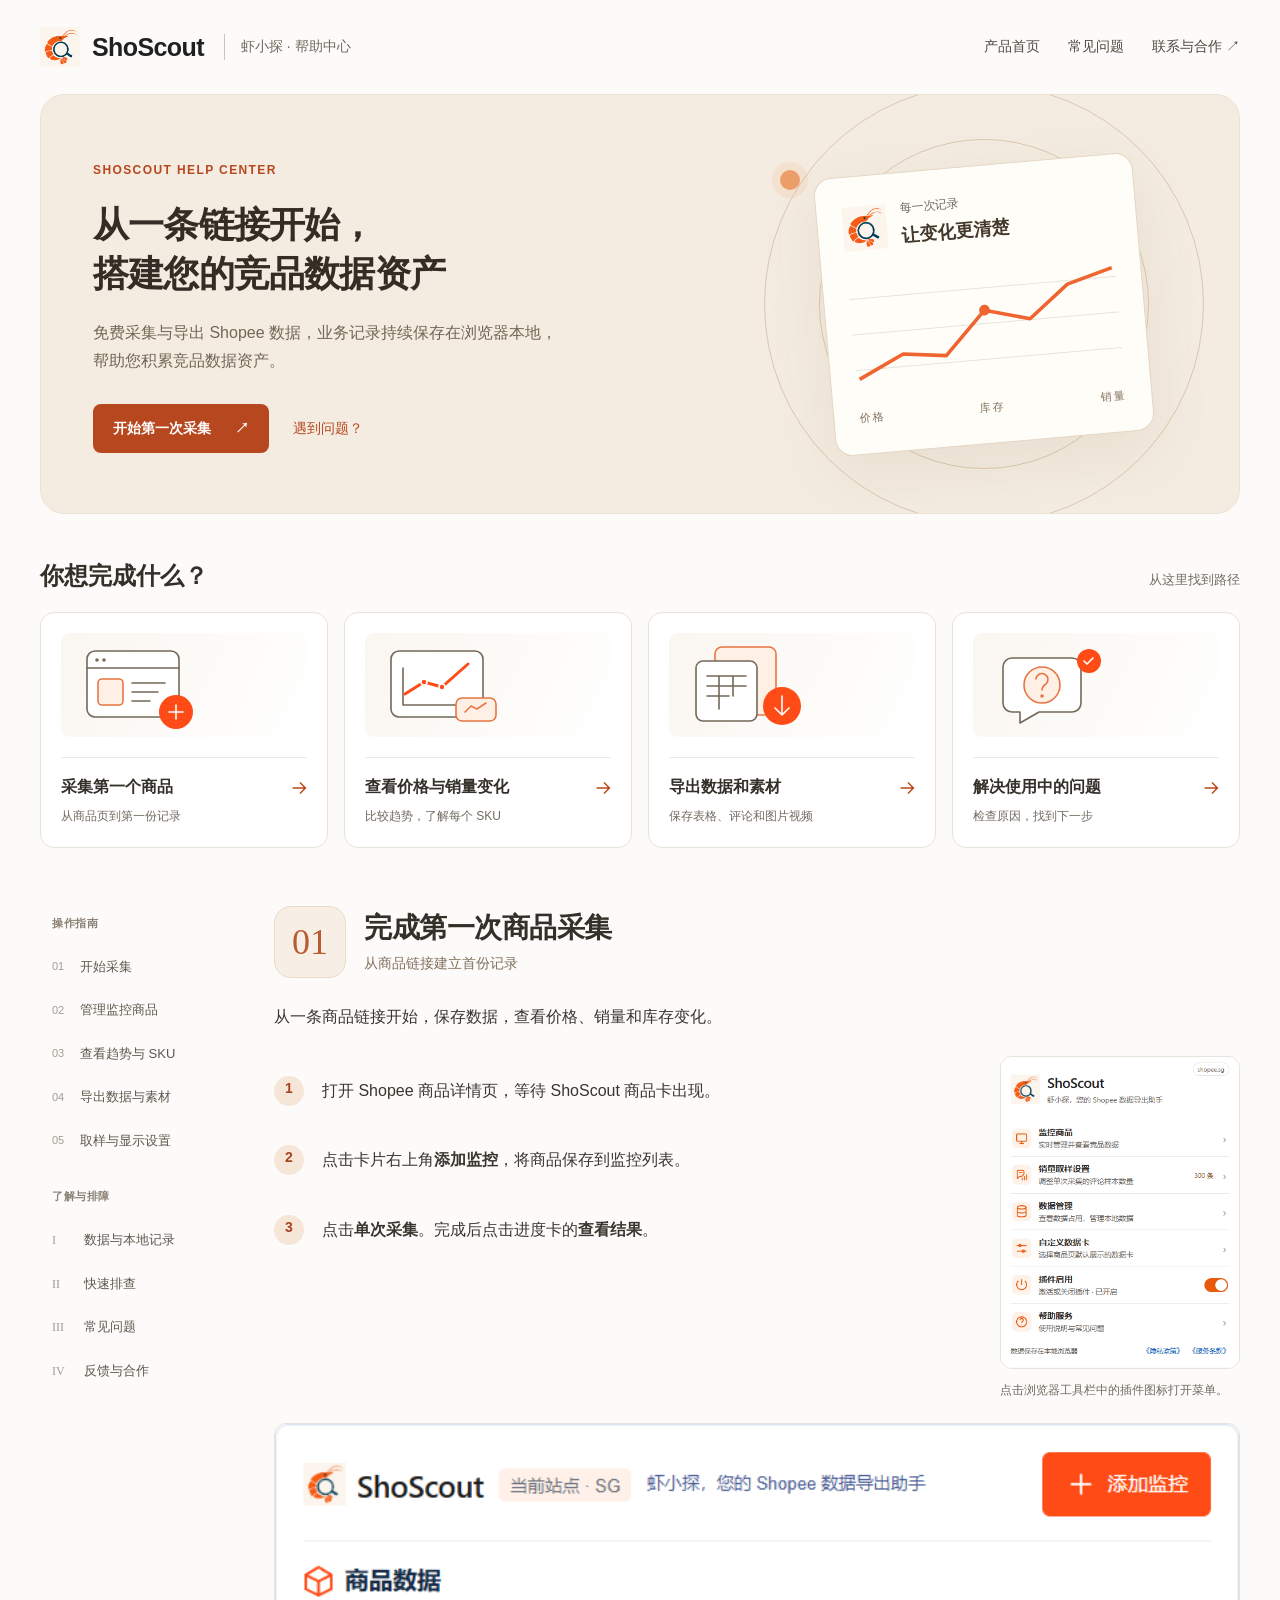
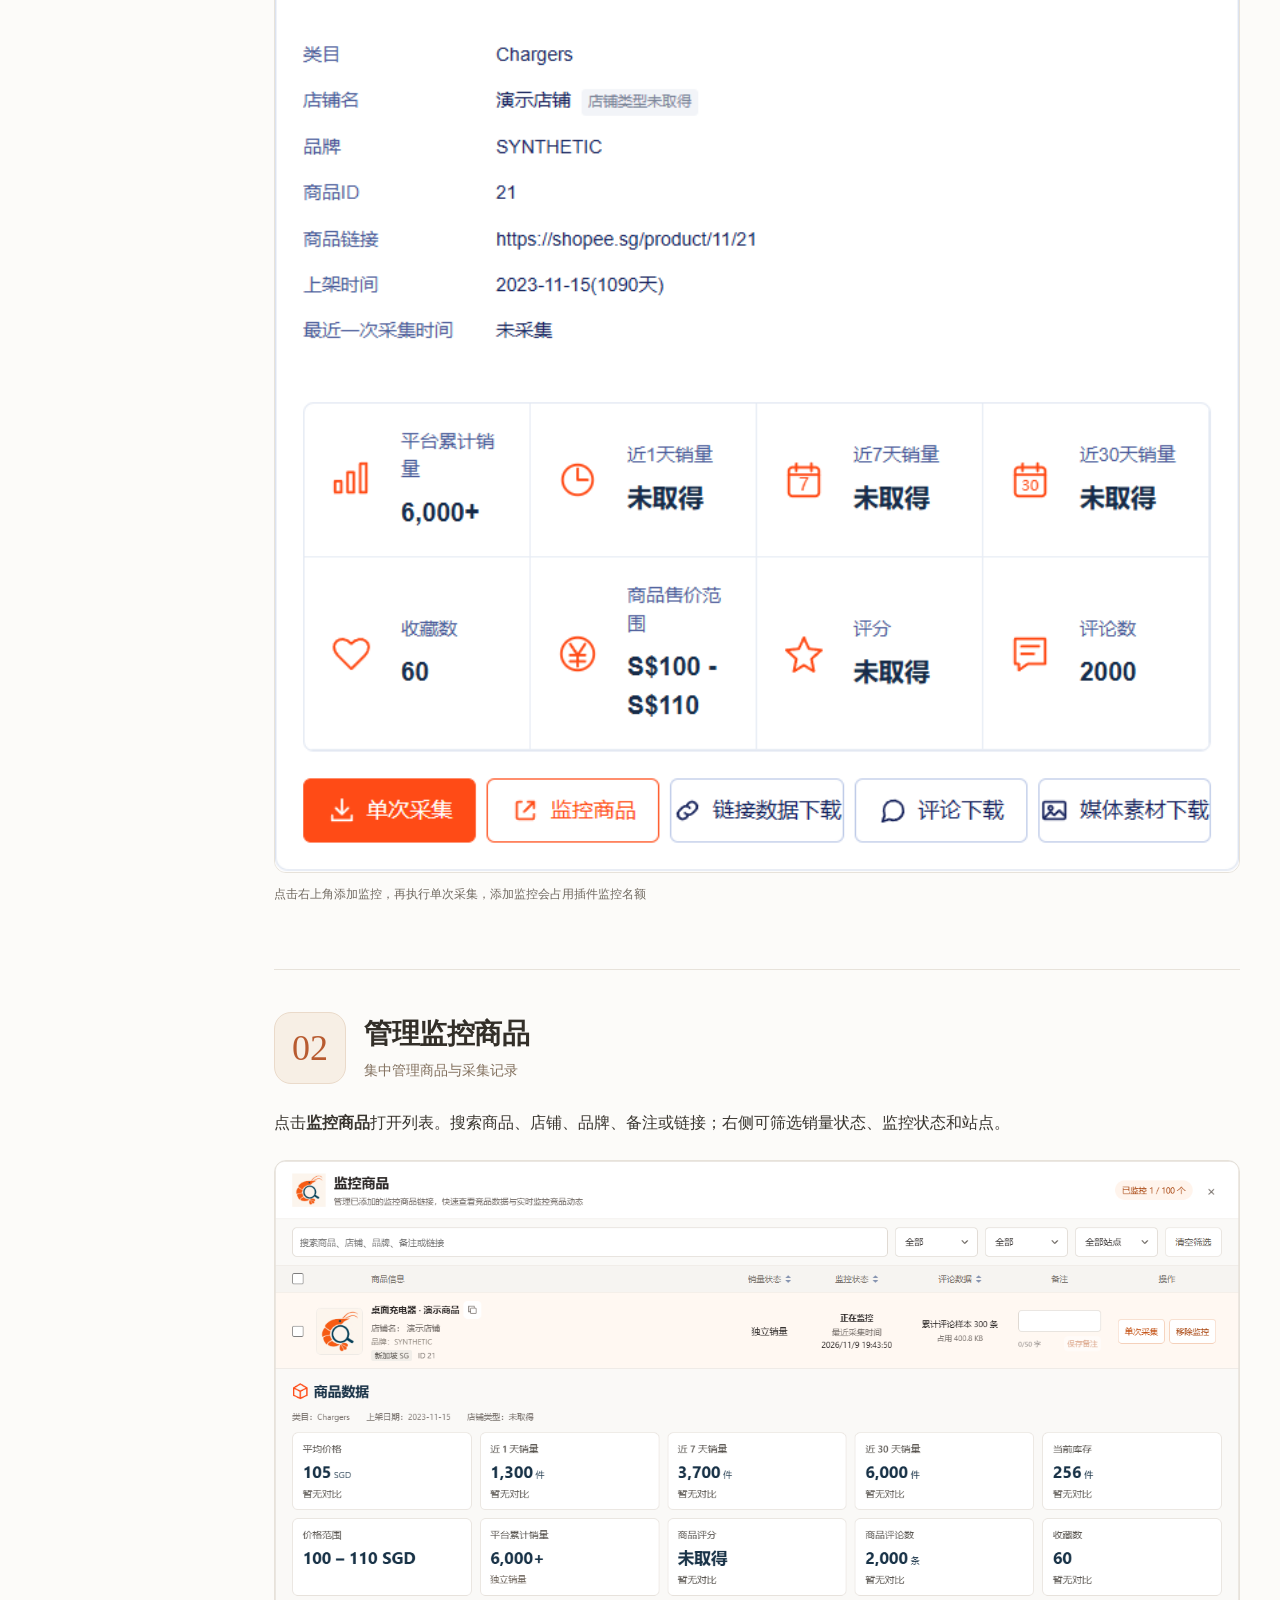
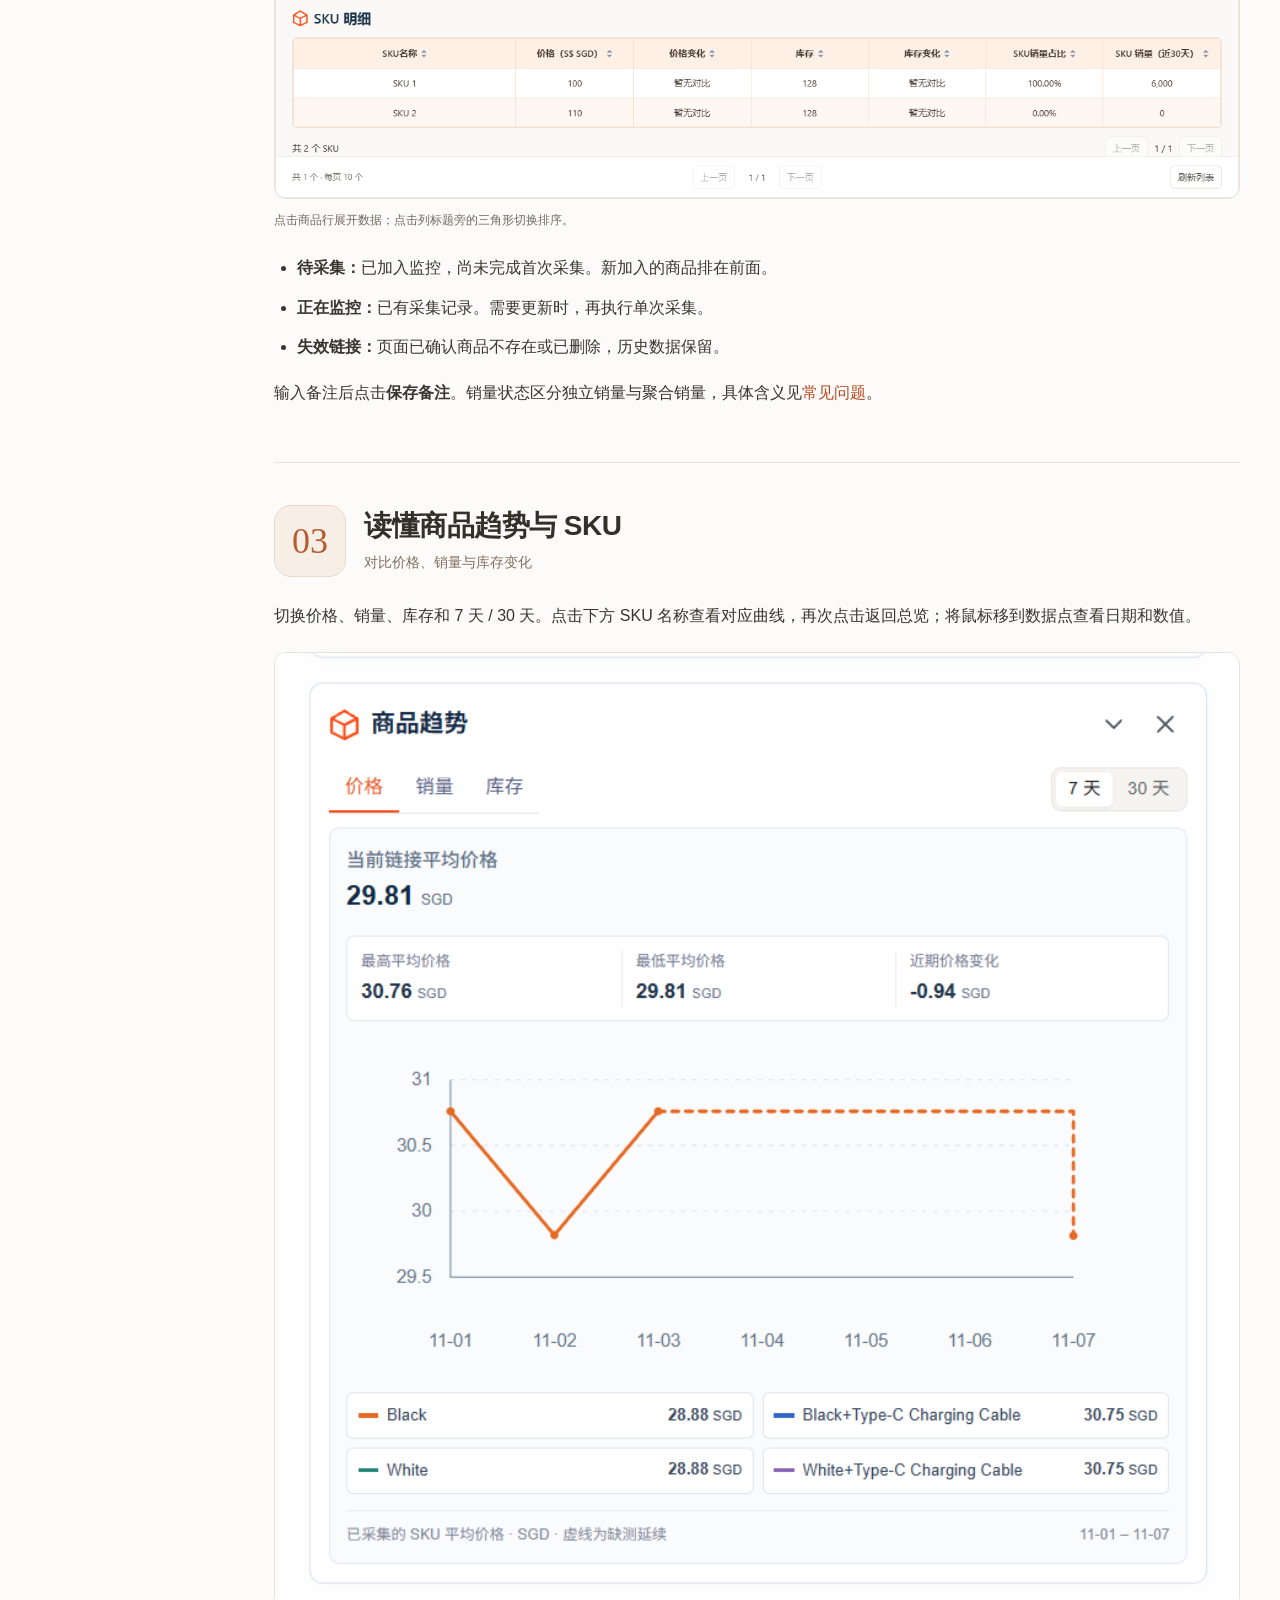
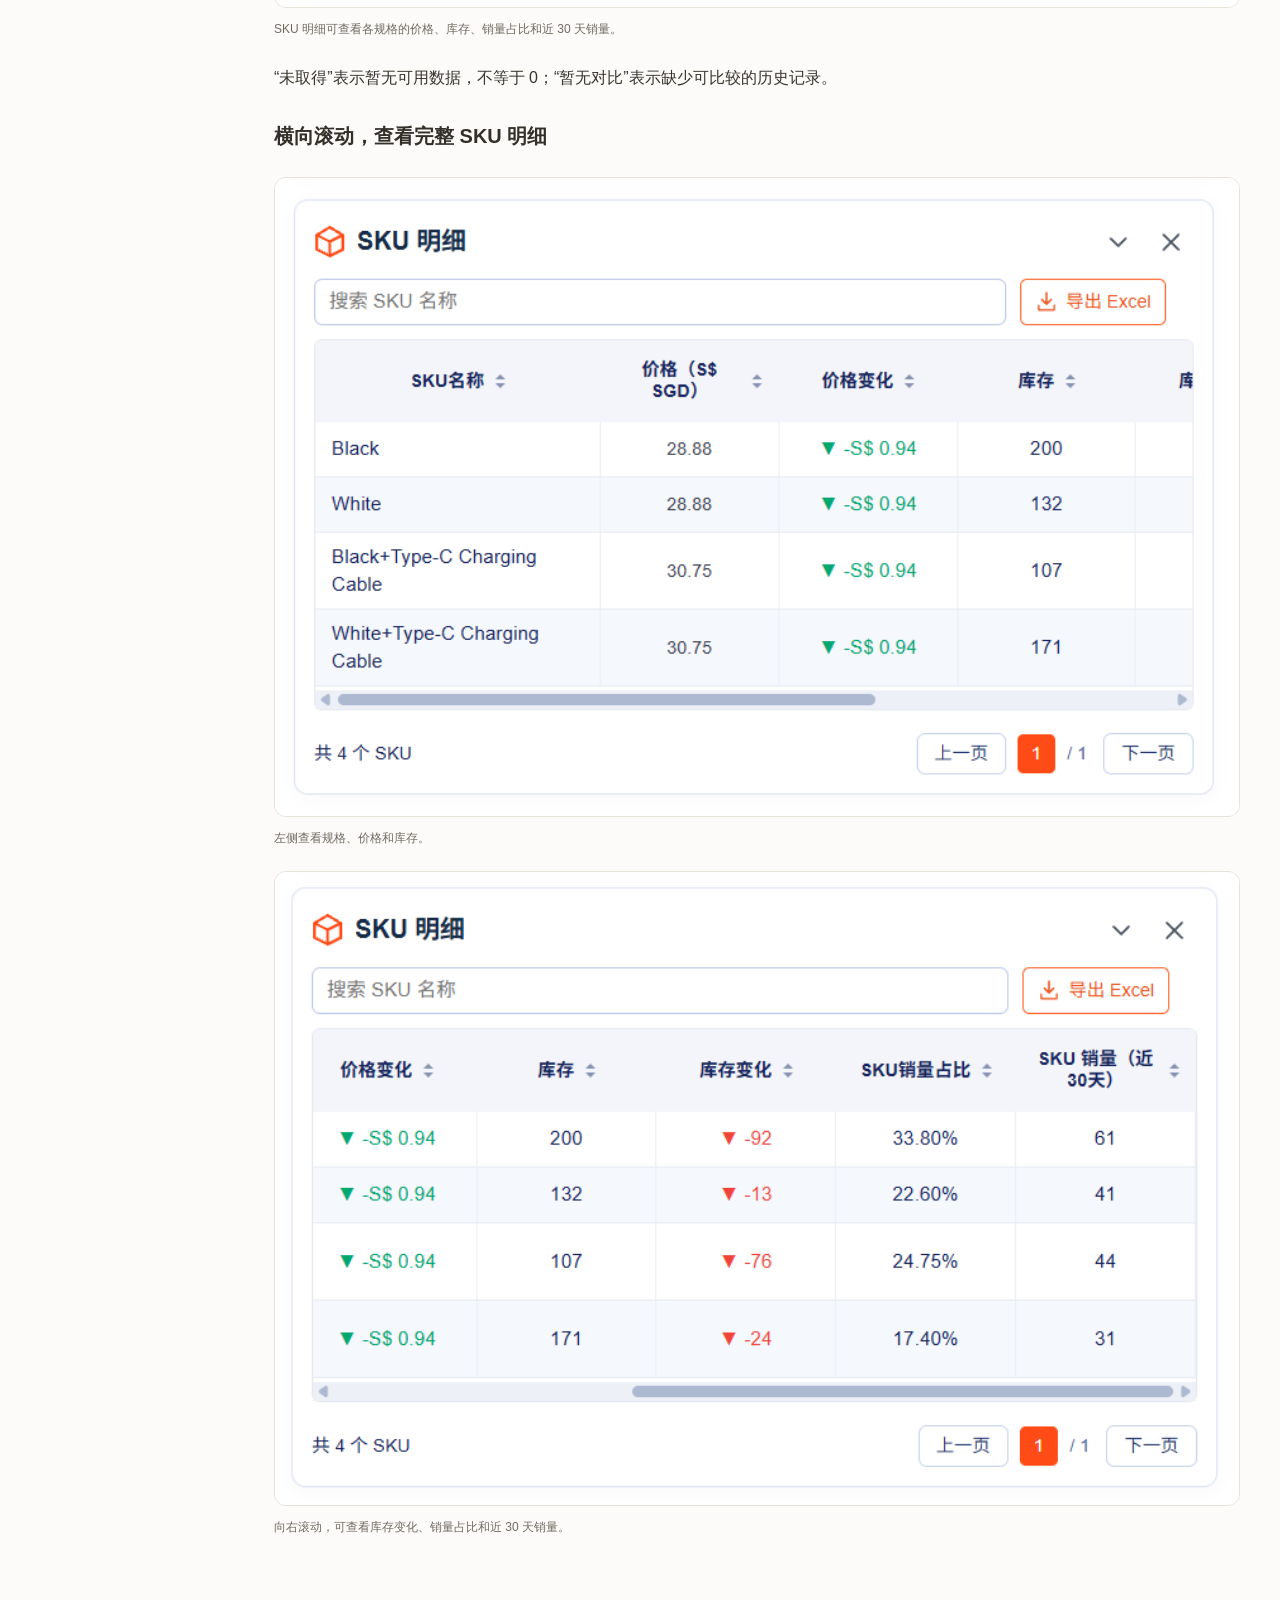
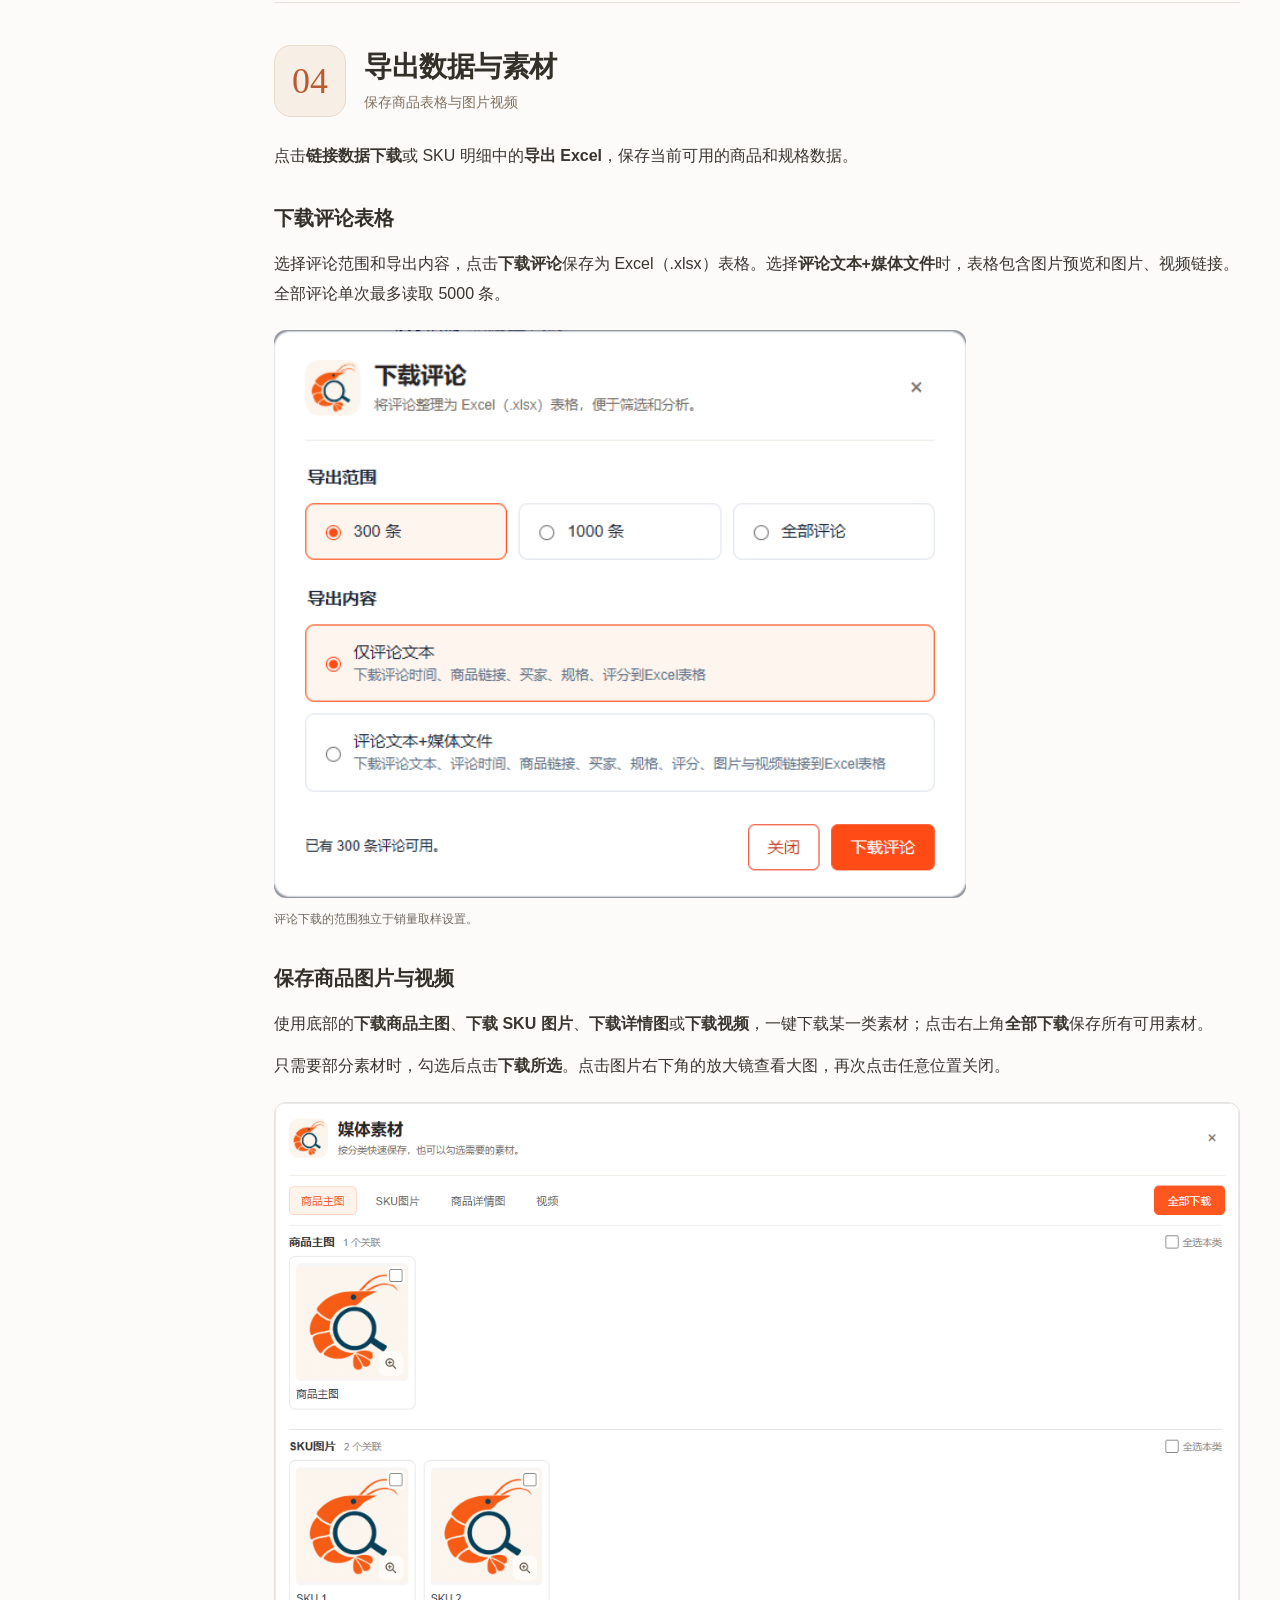
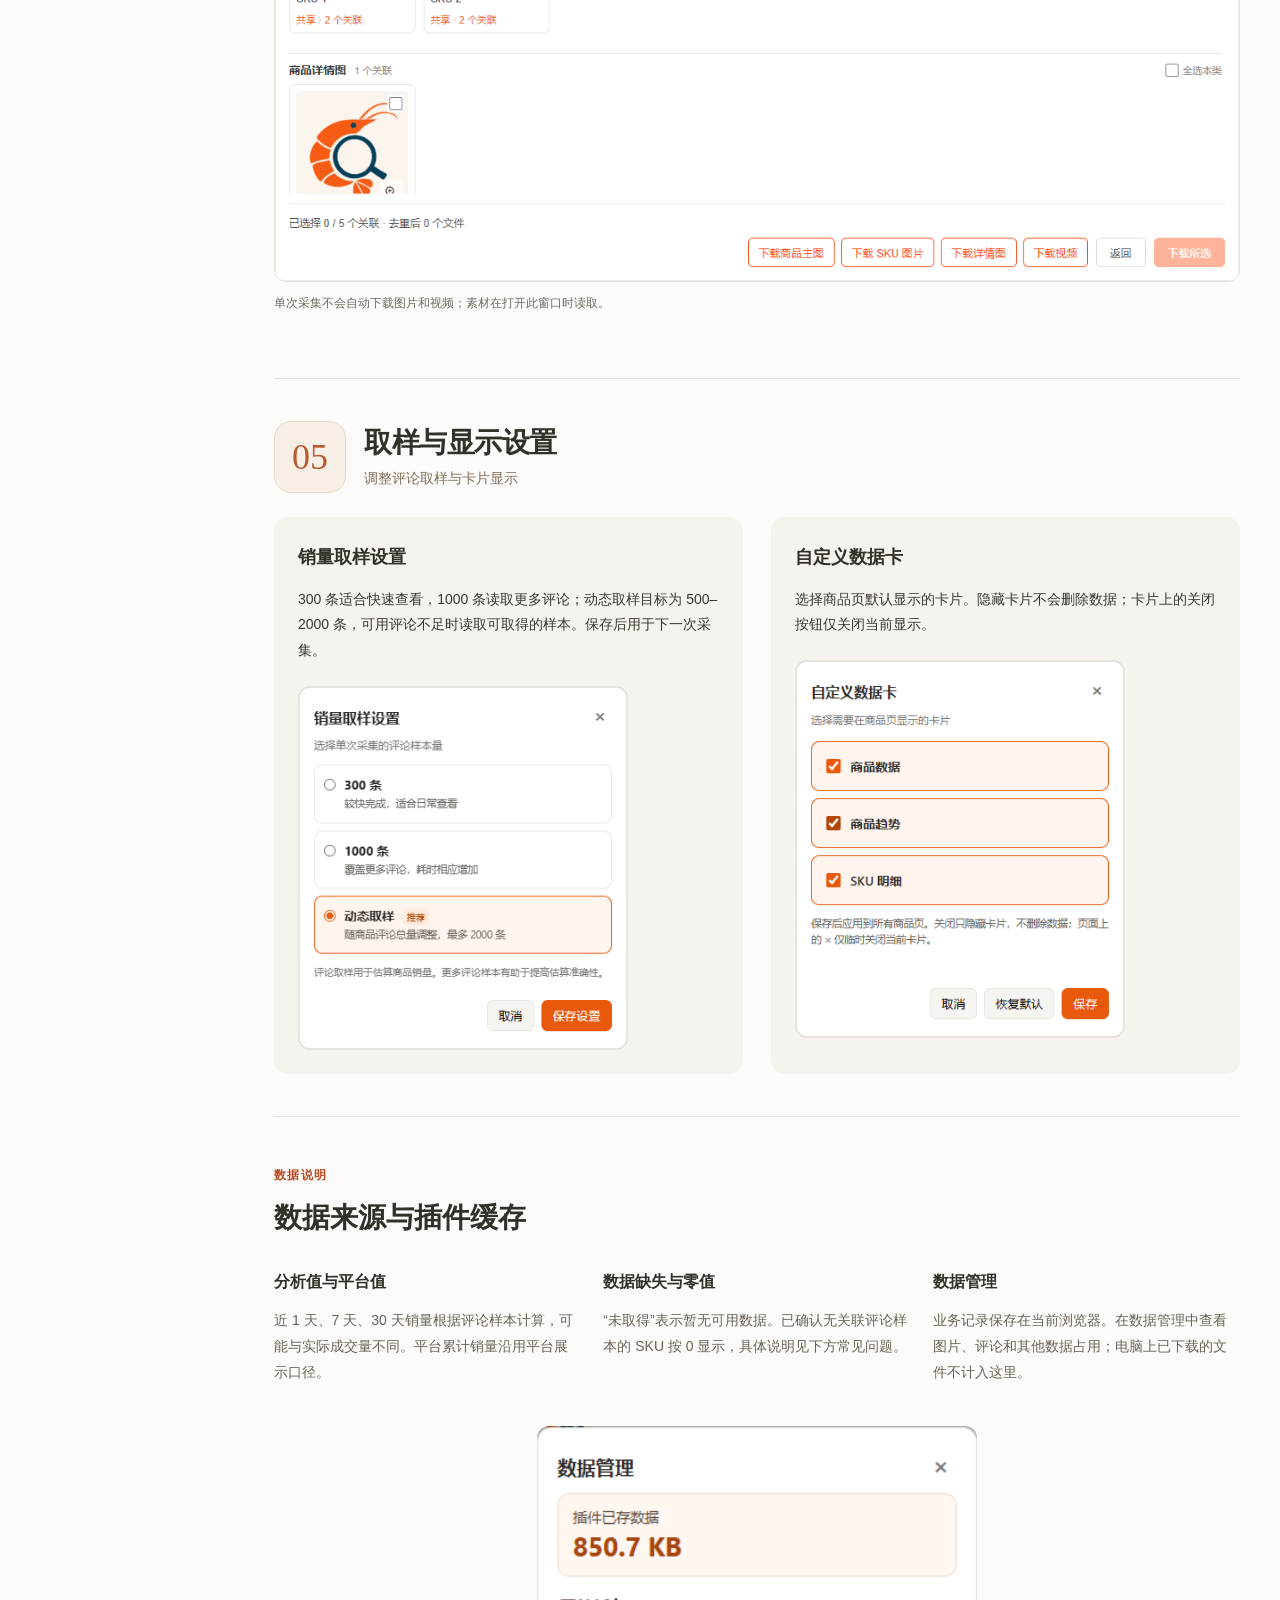
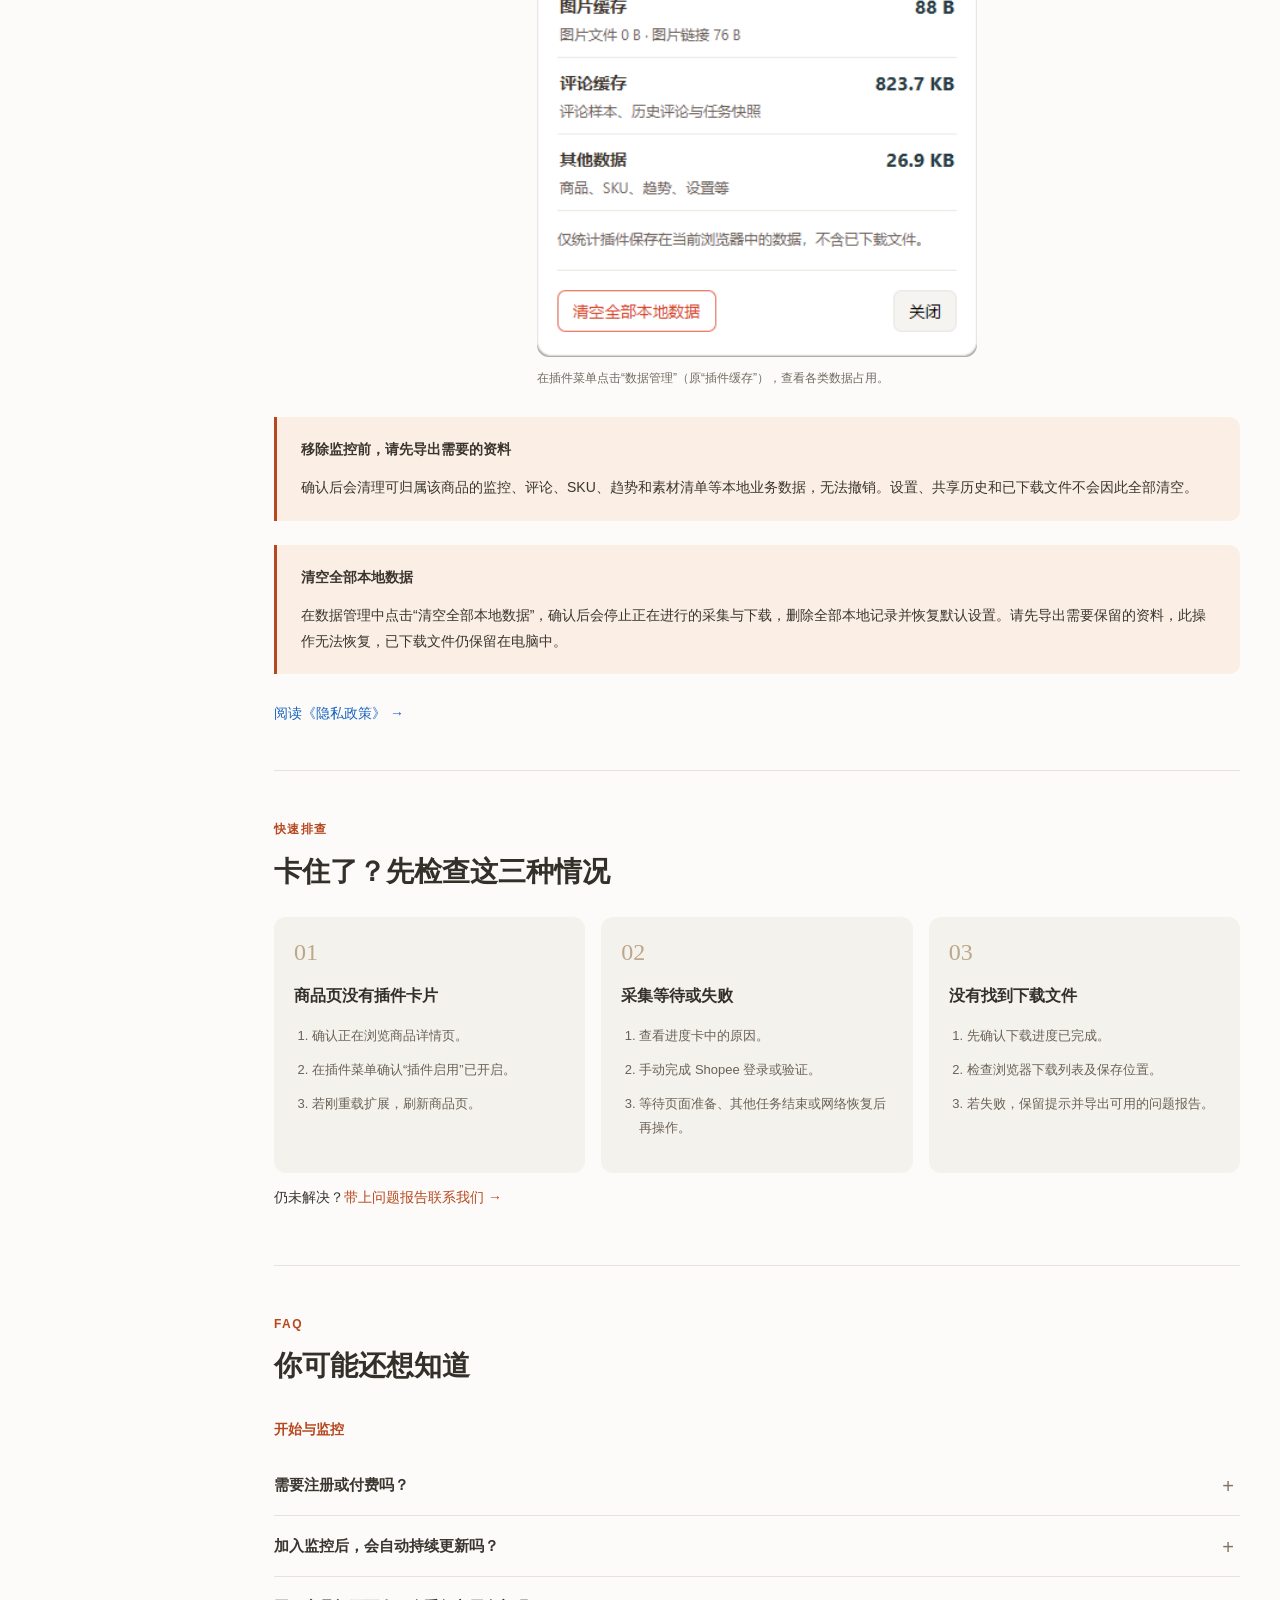
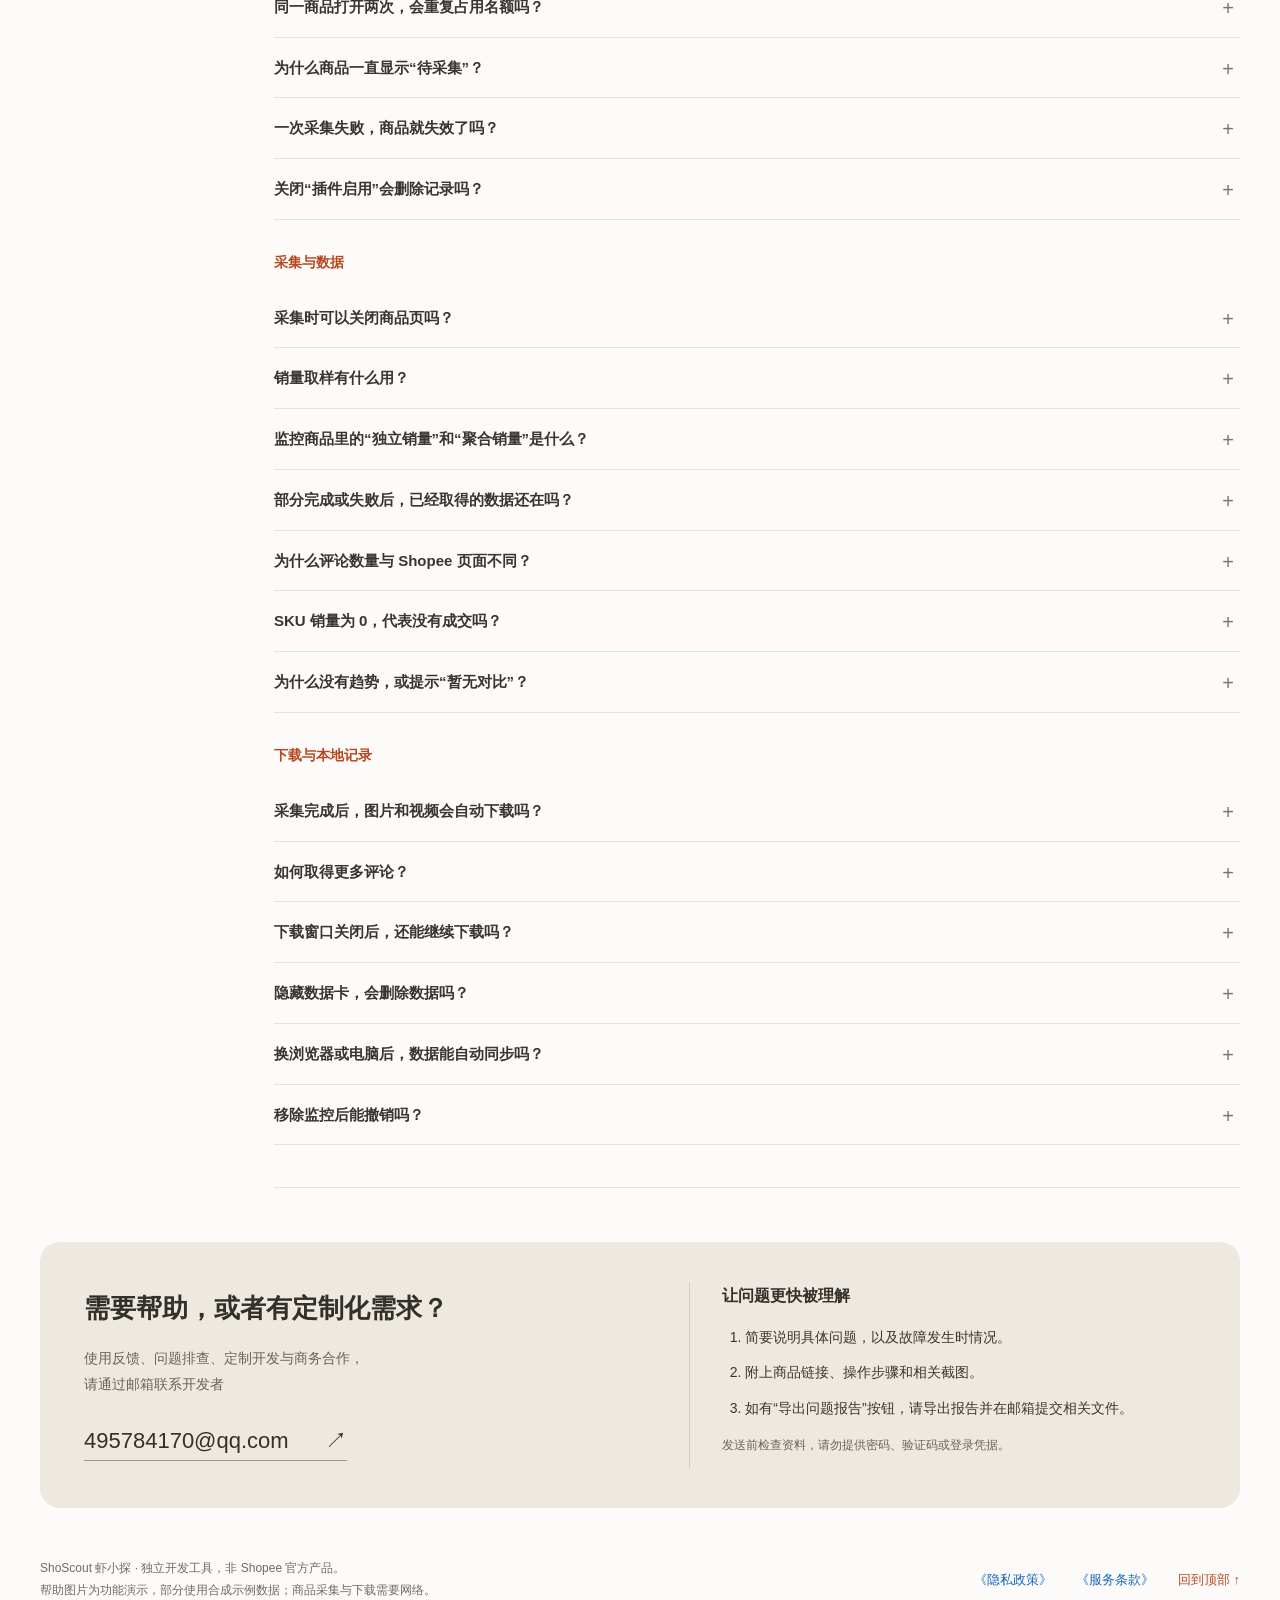
==== help.html @ ff56bff9 "Publish ShoScout product website and documentation" ====
<!doctype html>
<html lang="zh-CN"><head><meta charset="utf-8"><meta name="viewport" content="width=device-width,initial-scale=1"><link rel="icon" href="assets/brand-logo.png"><title>帮助中心 · ShoScout 虾小探</title><link rel="stylesheet" href="assets/brand.css"><link rel="stylesheet" href="assets/help.css"></head><body id="top">
<a class="skip" href="#tasks">跳到帮助内容</a>
<header class="site-header wrap"><a class="brand" href="index.html" aria-label="ShoScout 虾小探首页"><img src="assets/brand-logo.png" alt=""><b class="ss-brand-wordmark">ShoScout</b><span>虾小探 · 帮助中心</span></a><nav aria-label="快捷导航"><a href="index.html">产品首页</a><a href="#questions">常见问题</a><a href="#contact">联系与合作 ↗</a></nav></header>
<main class="wrap"><section class="hero"><div class="hero-copy"><span class="eyebrow">SHOSCOUT HELP CENTER</span><h1>从一条链接开始，<br>搭建您的竞品数据资产</h1><p>免费采集与导出 Shopee 数据，业务记录持续保存在浏览器本地，帮助您积累竞品数据资产。</p><div class="hero-actions"><a class="button" href="#start">开始第一次采集 <span>↗</span></a><a href="#troubleshoot">遇到问题？</a></div></div><div class="hero-art" aria-hidden="true"><div class="radar r1"></div><div class="radar r2"></div><div class="radar r3"></div><span class="orb"></span><div class="art-card"><div class="art-title"><img src="assets/brand-logo.png" alt=""><span>每一次记录<br><b>让变化更清楚</b></span></div><svg viewBox="0 0 300 130" fill="none"><path d="M0 100H300M0 60H300M0 20H300" stroke="#e7e1d9"/><path d="M4 110L55 86L103 92L150 45L200 59L245 24L296 10" stroke="#f0642f" stroke-width="4" stroke-linejoin="round"/><circle cx="150" cy="45" r="6" fill="#f0642f"/></svg><div class="art-labels"><span>价格</span><span>库存</span><span>销量</span></div></div></div></section>
<section id="tasks" class="tasks" aria-labelledby="tasks-title"><div class="section-heading"><h2 id="tasks-title">你想完成什么？</h2><span>从这里找到路径</span></div><div class="task-grid"><a href="#start"><span class="task-visual" aria-hidden="true"><svg viewBox="0 0 150 96" fill="none" stroke="currentColor" stroke-width="1.6" stroke-linecap="round" stroke-linejoin="round"><rect x="22" y="14" width="92" height="66" rx="8" fill="white"/><path d="M22 31h92"/><circle cx="32" cy="23" r="1"/><circle cx="39" cy="23" r="1"/><rect x="33" y="42" width="25" height="26" rx="4" fill="#fff0e6" stroke="#e87543"/><path d="M67 46h33M67 55h26M67 64h18"/><circle cx="111" cy="75" r="17" fill="#ff4b16" stroke="none"/><path d="M111 68v14m-7-7h14" stroke="white"/></svg></span><div class="task-copy"><h3>采集第一个商品</h3><p>从商品页到第一份记录</p></div><span class="task-arrow" aria-hidden="true"><svg viewBox="0 0 24 24" fill="none" stroke="currentColor" stroke-width="1.6"><path d="M5 12h14m-6-6 6 6-6 6"/></svg></span></a><a href="#trends"><span class="task-visual" aria-hidden="true"><svg viewBox="0 0 150 96" fill="none" stroke="currentColor" stroke-width="1.6" stroke-linecap="round" stroke-linejoin="round"><rect x="22" y="14" width="92" height="66" rx="8" fill="white"/><path d="M34 31v37h68"/><path d="M36 57l19-12 18 5 26-23" stroke="#ff4b16" stroke-width="3"/><circle cx="55" cy="45" r="3" fill="#ff4b16" stroke="white"/><circle cx="73" cy="50" r="3" fill="#ff4b16" stroke="white"/><rect x="87" y="61" width="40" height="23" rx="6" fill="#fff0e6" stroke="#e87543"/><path d="M96 75l6-6 6 3 9-6" stroke="#e87543"/></svg></span><div class="task-copy"><h3>查看价格与销量变化</h3><p>比较趋势，了解每个 SKU</p></div><span class="task-arrow" aria-hidden="true"><svg viewBox="0 0 24 24" fill="none" stroke="currentColor" stroke-width="1.6"><path d="M5 12h14m-6-6 6 6-6 6"/></svg></span></a><a href="#download"><span class="task-visual" aria-hidden="true"><svg viewBox="0 0 150 96" fill="none" stroke="currentColor" stroke-width="1.6" stroke-linecap="round" stroke-linejoin="round"><rect x="42" y="10" width="61" height="68" rx="7" fill="#fff0e6" stroke="#e87543"/><rect x="23" y="24" width="61" height="60" rx="7" fill="white"/><path d="M34 39h39M34 49h39M34 59h22M46 39v33M60 39v20"/><circle cx="109" cy="69" r="19" fill="#ff4b16" stroke="none"/><path d="M109 59v19m-7-7 7 7 7-7" stroke="white"/></svg></span><div class="task-copy"><h3>导出数据和素材</h3><p>保存表格、评论和图片视频</p></div><span class="task-arrow" aria-hidden="true"><svg viewBox="0 0 24 24" fill="none" stroke="currentColor" stroke-width="1.6"><path d="M5 12h14m-6-6 6 6-6 6"/></svg></span></a><a href="#troubleshoot"><span class="task-visual" aria-hidden="true"><svg viewBox="0 0 150 96" fill="none" stroke="currentColor" stroke-width="1.6" stroke-linecap="round" stroke-linejoin="round"><path d="M35 21h60a9 9 0 0 1 9 9v36a9 9 0 0 1-9 9H62L43 86V75h-8a9 9 0 0 1-9-9V30a9 9 0 0 1 9-9Z" fill="white"/><circle cx="65" cy="48" r="18" fill="#fff0e6" stroke="#e87543"/><path d="M59 42a6 6 0 1 1 10 5c-3 2-4 3-4 6" stroke="#e87543"/><circle cx="65" cy="59" r="1" fill="#e87543" stroke="#e87543"/><circle cx="112" cy="24" r="12" fill="#ff4b16" stroke="none"/><path d="m107 24 3 3 6-6" stroke="white"/></svg></span><div class="task-copy"><h3>解决使用中的问题</h3><p>检查原因，找到下一步</p></div><span class="task-arrow" aria-hidden="true"><svg viewBox="0 0 24 24" fill="none" stroke="currentColor" stroke-width="1.6"><path d="M5 12h14m-6-6 6 6-6 6"/></svg></span></a></div></section>
<div class="guide-layout"><aside><nav class="guide-nav" aria-label="帮助目录"><span>操作指南</span><a href="#start"><span class="nav-marker" aria-hidden="true">01</span><span>开始采集</span></a><a href="#monitor"><span class="nav-marker" aria-hidden="true">02</span><span>管理监控商品</span></a><a href="#trends"><span class="nav-marker" aria-hidden="true">03</span><span>查看趋势与 SKU</span></a><a href="#download"><span class="nav-marker" aria-hidden="true">04</span><span>导出数据与素材</span></a><a href="#settings"><span class="nav-marker" aria-hidden="true">05</span><span>取样与显示设置</span></a><span>了解与排障</span><a href="#data"><span class="nav-marker nav-roman" aria-hidden="true">I</span><span>数据与本地记录</span></a><a href="#troubleshoot"><span class="nav-marker nav-roman" aria-hidden="true">II</span><span>快速排查</span></a><a href="#questions"><span class="nav-marker nav-roman" aria-hidden="true">III</span><span>常见问题</span></a><a href="#contact"><span class="nav-marker nav-roman" aria-hidden="true">IV</span><span>反馈与合作</span></a></nav></aside><div class="guide-content"><section class="guide-section" id="start"><header class="chapter-heading"><span class="chapter-number" aria-hidden="true">01</span><div class="chapter-copy"><h2>完成第一次商品采集</h2><p class="chapter-description">从商品链接建立首份记录</p></div></header><p>从一条商品链接开始，保存数据，查看价格、销量和库存变化。</p><div class="start"><ol class="steps"><li>打开 Shopee 商品详情页，等待 ShoScout 商品卡出现。</li><li>点击卡片右上角<b>添加监控</b>，将商品保存到监控列表。</li><li>点击<b>单次采集</b>。完成后点击进度卡的<b>查看结果</b>。</li></ol><figure><img src="assets/screens/popup.png" alt="插件菜单：监控商品、取样、缓存和显示设置"><figcaption>点击浏览器工具栏中的插件图标打开菜单。</figcaption></figure></div><figure><img src="assets/screens/product-start.png" alt="未监控商品的数据卡，右上为添加监控，下方为单次采集入口" loading="lazy"><figcaption>点击右上角添加监控，再执行单次采集，添加监控会占用插件监控名额</figcaption></figure></section><section class="guide-section" id="monitor"><header class="chapter-heading"><span class="chapter-number" aria-hidden="true">02</span><div class="chapter-copy"><h2>管理监控商品</h2><p class="chapter-description">集中管理商品与采集记录</p></div></header><p>点击<b>监控商品</b>打开列表。搜索商品、店铺、品牌、备注或链接；右侧可筛选销量状态、监控状态和站点。</p><figure><img src="assets/screens/monitor.png" alt="监控商品列表展开后的商品数据与 SKU 明细，商品信息已脱敏" loading="lazy"><figcaption>点击商品行展开数据；点击列标题旁的三角形切换排序。</figcaption></figure><ul><li><b>待采集：</b>已加入监控，尚未完成首次采集。新加入的商品排在前面。</li><li><b>正在监控：</b>已有采集记录。需要更新时，再执行单次采集。</li><li><b>失效链接：</b>页面已确认商品不存在或已删除，历史数据保留。</li></ul><p>输入备注后点击<b>保存备注</b>。销量状态区分独立销量与聚合销量，具体含义见<a href="#sales-scope">常见问题</a>。</p></section><section class="guide-section" id="trends"><header class="chapter-heading"><span class="chapter-number" aria-hidden="true">03</span><div class="chapter-copy"><h2>读懂商品趋势与 SKU</h2><p class="chapter-description">对比价格、销量与库存变化</p></div></header><p>切换价格、销量、库存和 7 天 / 30 天。点击下方 SKU 名称查看对应曲线，再次点击返回总览；将鼠标移到数据点查看日期和数值。</p><figure><img src="assets/screens/trend.png" alt="已监控商品的价格曲线、历史变化与可切换的 SKU 列表" loading="lazy"><figcaption>SKU 明细可查看各规格的价格、库存、销量占比和近 30 天销量。</figcaption></figure><p>“未取得”表示暂无可用数据，不等于 0；“暂无对比”表示缺少可比较的历史记录。</p><h3>横向滚动，查看完整 SKU 明细</h3><figure><img src="assets/screens/sku-prices.png" alt="SKU 表格左侧：规格名称、价格、价格变化和库存" loading="lazy"><figcaption>左侧查看规格、价格和库存。</figcaption></figure><figure><img src="assets/screens/sku-sales.png" alt="SKU 表格右侧：库存变化、销量占比和近 30 天销量" loading="lazy"><figcaption>向右滚动，可查看库存变化、销量占比和近 30 天销量。</figcaption></figure></section><section class="guide-section" id="download"><header class="chapter-heading"><span class="chapter-number" aria-hidden="true">04</span><div class="chapter-copy"><h2>导出数据与素材</h2><p class="chapter-description">保存商品表格与图片视频</p></div></header><p>点击<b>链接数据下载</b>或 SKU 明细中的<b>导出 Excel</b>，保存当前可用的商品和规格数据。</p><div class="download-guide"><h3>下载评论表格</h3><p>选择评论范围和导出内容，点击<b>下载评论</b>保存为 Excel（.xlsx）表格。选择<b>评论文本+媒体文件</b>时，表格包含图片预览和图片、视频链接。全部评论单次最多读取 5000 条。</p><figure class="review-figure"><img src="assets/screens/review-download.png" alt="下载评论窗口：选择 300 条、1000 条或全部评论，以及仅评论文本或评论文本加媒体文件" loading="lazy" width="692" height="568"><figcaption>评论下载的范围独立于销量取样设置。</figcaption></figure></div><div class="download-guide"><h3>保存商品图片与视频</h3><p>使用底部的<b>下载商品主图</b>、<b>下载 SKU 图片</b>、<b>下载详情图</b>或<b>下载视频</b>，一键下载某一类素材；点击右上角<b>全部下载</b>保存所有可用素材。</p><p>只需要部分素材时，勾选后点击<b>下载所选</b>。点击图片右下角的放大镜查看大图，再次点击任意位置关闭。</p><figure><img src="assets/screens/media-download.png" alt="媒体素材窗口：分类浏览商品主图、SKU 图片、详情图和视频，支持分类快捷下载、全部下载及勾选下载" loading="lazy" width="1345" height="1213"><figcaption>单次采集不会自动下载图片和视频；素材在打开此窗口时读取。</figcaption></figure></div></section><section class="guide-section" id="settings"><header class="chapter-heading"><span class="chapter-number" aria-hidden="true">05</span><div class="chapter-copy"><h2>取样与显示设置</h2><p class="chapter-description">调整评论取样与卡片显示</p></div></header><div class="settings"><div><h3>销量取样设置</h3><p>300 条适合快速查看，1000 条读取更多评论；动态取样目标为 500–2000 条，可用评论不足时读取可取得的样本。保存后用于下一次采集。</p><figure><img src="assets/screens/sampling.png" alt="销量取样设置：300 条、1000 条、动态取样" loading="lazy"></figure></div><div><h3>自定义数据卡</h3><p>选择商品页默认显示的卡片。隐藏卡片不会删除数据；卡片上的关闭按钮仅关闭当前显示。</p><figure><img src="assets/screens/cards.png" alt="自定义数据卡：商品数据、商品趋势、SKU 明细" loading="lazy"></figure></div></div></section><section class="guide-section" id="data"><span class="eyebrow">数据说明</span><h2>数据来源与插件缓存</h2><div class="definition-grid"><article><h3>分析值与平台值</h3><p>近 1 天、7 天、30 天销量根据评论样本计算，可能与实际成交量不同。平台累计销量沿用平台展示口径。</p></article><article><h3>数据缺失与零值</h3><p>“未取得”表示暂无可用数据。已确认无关联评论样本的 SKU 按 0 显示，具体说明见下方常见问题。</p></article><article><h3>数据管理</h3><p>业务记录保存在当前浏览器。在数据管理中查看图片、评论和其他数据占用；电脑上已下载的文件不计入这里。</p></article></div><figure class="cache-figure"><img src="assets/screens/cache.png" alt="从插件菜单打开插件缓存，查看图片、评论和其他数据的本地占用" loading="lazy" width="440" height="640"><figcaption>在插件菜单点击“数据管理”（原“插件缓存”），查看各类数据占用。</figcaption></figure><div class="warning"><b>移除监控前，请先导出需要的资料</b><p>确认后会清理可归属该商品的监控、评论、SKU、趋势和素材清单等本地业务数据，无法撤销。设置、共享历史和已下载文件不会因此全部清空。</p></div><div class="warning"><b>清空全部本地数据</b><p>在数据管理中点击“清空全部本地数据”，确认后会停止正在进行的采集与下载，删除全部本地记录并恢复默认设置。请先导出需要保留的资料，此操作无法恢复，已下载文件仍保留在电脑中。</p></div><a class="privacy-link" href="privacy.html">阅读《隐私政策》 →</a></section>
<section class="guide-section" id="troubleshoot"><span class="eyebrow">快速排查</span><h2>卡住了？先检查这三种情况</h2><div class="troubleshoot-grid"><article><span class="number">01</span><h3>商品页没有插件卡片</h3><ol><li>确认正在浏览商品详情页。</li><li>在插件菜单确认“插件启用”已开启。</li><li>若刚重载扩展，刷新商品页。</li></ol></article><article><span class="number">02</span><h3>采集等待或失败</h3><ol><li>查看进度卡中的原因。</li><li>手动完成 Shopee 登录或验证。</li><li>等待页面准备、其他任务结束或网络恢复后再操作。</li></ol></article><article><span class="number">03</span><h3>没有找到下载文件</h3><ol><li>先确认下载进度已完成。</li><li>检查浏览器下载列表及保存位置。</li><li>若失败，保留提示并导出可用的问题报告。</li></ol></article></div><p class="related">仍未解决？<a href="#contact">带上问题报告联系我们 →</a></p></section>
<section class="guide-section faq" id="questions"><span class="eyebrow">FAQ</span><h2>你可能还想知道</h2><div class="faq-group"><h3>开始与监控</h3><details><summary>需要注册或付费吗？</summary><p>当前插件免费开放。无需注册账号即可使用，最多监控 100 个商品。Shopee 页面需要自行登录与手动验证。</p></details><details><summary>加入监控后，会自动持续更新吗？</summary><p>当前通过单次采集更新数据。加入监控用于保存和比较商品，批量采集与自动更新功能暂不支持。</p></details><details><summary>同一商品打开两次，会重复占用名额吗？</summary><p>同一站点、店铺与商品按同一个监控商品识别。不要同时重复点击采集；等待当前任务完成即可。</p></details><details><summary>为什么商品一直显示“待采集”？</summary><p>添加监控和完成采集是两个步骤。打开商品后执行单次采集，查看进度卡是否成功完成。</p></details><details><summary>一次采集失败，商品就失效了吗？</summary><p>不会。失效链接表示页面已确认商品不存在或已删除；网络、验证或临时读取失败不等于商品失效。</p></details><details><summary>关闭“插件启用”会删除记录吗？</summary><p>不会，这个开关只控制商品页里挂载的卡片。重新开启后可继续查看已有数据。</p></details></div><div class="faq-group"><h3>采集与数据</h3><details><summary>采集时可以关闭商品页吗？</summary><p>请保留正在执行任务的商品页，等待进度卡完成。关闭或跳转页面可能中断读取。</p></details><details><summary>销量取样有什么用？</summary><p>销量取样用于计算当前商品近 1 天、7 天、30 天的销量，通过评论样本分布计算商品的历史销量趋势。取样设置决定下一次采集读取的评论样本数量。</p></details><details id="sales-scope"><summary>监控商品里的“独立销量”和“聚合销量”是什么？</summary><p>这两个标签说明 Shopee 平台累计销量的统计口径。“独立销量”对应当前商品；“聚合销量”是平台合并展示的销量，不能全部视为当前商品的成交量。近 1 天、7 天、30 天销量则根据评论样本计算。</p></details><details><summary>部分完成或失败后，已经取得的数据还在吗？</summary><p>有效数据会保留。先查看进度卡中的具体原因，处理登录、验证或网络问题后再采集，不必清空已有记录。</p></details><details><summary>为什么评论数量与 Shopee 页面不同？</summary><p>销量采集按取样设置读取评论，并非全部评论。完整评论需单独下载；平台可读取范围、重复记录和页面展示口径也可能影响数量。</p></details><details><summary>SKU 销量为 0，代表没有成交吗？</summary><p>不一定。已确认没有关联评论样本的 SKU，销量占比和近 30 天销量按 0 显示；这是当前分析结果，不代表平台真实订单为零。读取失败或数据不可用仍显示未取得。</p></details><details><summary>为什么没有趋势，或提示“暂无对比”？</summary><p>趋势依赖已经保存的采集记录。首次采集或缺少可比较的历史记录时，无法展示完整变化；后续采集会逐步积累数据。</p></details></div><div class="faq-group"><h3>下载与本地记录</h3><details><summary>采集完成后，图片和视频会自动下载吗？</summary><p>不会。需要时打开媒体素材下载窗口，使用分类快捷下载或全部下载，也可以勾选需要的素材后下载。</p></details><details><summary>如何取得更多评论？</summary><p>使用评论下载，并选择需要的范围与内容。全部评论单次最多读取 5000 条，实际数量以可取得的结果为准；它与销量取样设置相互独立。</p></details><details><summary>下载窗口关闭后，还能继续下载吗？</summary><p>窗口关闭或离开页面后，临时下载资料会释放。需要继续时重新打开下载窗口；已经保存到电脑的文件不会被删除。</p></details><details><summary>隐藏数据卡，会删除数据吗？</summary><p>不会。自定义数据卡只调整默认显示；卡片上的关闭按钮仅关闭当前显示。</p></details><details><summary>换浏览器或电脑后，数据能自动同步吗？</summary><p>目前记录保存在本地浏览器，不提供跨设备自动同步。可导出需要保留的资料；导出文件不等于可恢复整个扩展的完整备份。</p></details><details><summary>移除监控后能撤销吗？</summary><p>不能。确认后会清理可归属该商品的本地业务数据，请先导出需要的资料；设置、共享历史和已下载文件不会因此全部清空。</p></details></div></section>
</div></div><section id="contact" class="contact"><div><h2>需要帮助，或者有定制化需求？</h2><p>使用反馈、问题排查、定制开发与商务合作，<br>请通过邮箱联系开发者</p><a class="contact-email" href="mailto:495784170@qq.com">495784170@qq.com <span>↗</span></a></div><div class="contact-tips"><h3>让问题更快被理解</h3><ol><li>简要说明具体问题，以及故障发生时情况。</li><li>附上商品链接、操作步骤和相关截图。</li><li>如有“导出问题报告”按钮，请导出报告并在邮箱提交相关文件。</li></ol><p>发送前检查资料，请勿提供密码、验证码或登录凭据。</p></div></section></main>
<footer class="site-footer wrap"><p>ShoScout 虾小探 · 独立开发工具，非 Shopee 官方产品。<br>帮助图片为功能演示，部分使用合成示例数据；商品采集与下载需要网络。</p><div><a class="privacy-link" href="privacy.html">《隐私政策》</a><a class="privacy-link" href="terms.html">《服务条款》</a><a href="#top">回到顶部 ↑</a></div></footer><script src="assets/help.js" defer></script></body></html>
---- assets/brand.css ----
.ss-brand-icon{display:block;flex:none;object-fit:contain;width:32px;height:32px}
.ss-brand-wordmark{font-family:"Segoe UI","Microsoft YaHei",sans-serif;font-weight:600;letter-spacing:-.6px;color:#202020;white-space:nowrap}
.shield .ss-brand-icon,.ss-beta-monitor .ss-monitor-logo .ss-brand-icon{width:100%;height:100%}
.login-eyebrow.ss-brand-wordmark{display:flex;align-items:center;gap:10px;font-size:24px}
.login-eyebrow .ss-brand-icon{width:36px;height:36px}
.shopee-v2-inventory-bootstrap__header h2.ss-brand-wordmark{color:#202020;font-weight:600;gap:0}
.shopee-v2-inventory-bootstrap__header h2.ss-brand-wordmark::before{display:none}
.shopee-v2-inventory-bootstrap__header h2 .ss-brand-icon{width:32px;height:32px;margin-right:8px}
---- assets/help.css ----
:root{font:16px/1.8 "Segoe UI","Microsoft YaHei",sans-serif;color:#39352f;background:#fcfbf9;color-scheme:light;--muted:#716a61;--line:#e7e2da;--accent:#b7471e}*{box-sizing:border-box}html{scroll-behavior:smooth}body{margin:0}a{color:var(--accent);text-decoration:none}a:hover{text-decoration:underline}a:focus-visible,summary:focus-visible{outline:3px solid #2469b4;outline-offset:5px;border-radius:3px}.wrap{max-width:1248px;margin:auto;padding-left:24px;padding-right:24px}.skip{position:absolute;left:24px;top:-90px;z-index:10;background:#fff;padding:12px}.skip:focus{top:10px}.site-header{height:94px;display:flex;align-items:center;justify-content:space-between;gap:16px}.brand{display:flex;align-items:center;gap:12px;color:#292824}.brand:hover{text-decoration:none}.brand img{width:40px;height:40px}.brand b{font-size:25px}.brand>span{font-size:14px;border-left:1px solid #ccc4ba;padding-left:16px;margin-left:8px;color:var(--muted)}.site-header nav{display:flex;gap:28px;font-size:14px}.site-header nav a{color:#4f4941}.hero{min-height:420px;display:grid;grid-template-columns:1.35fr 1fr;align-items:center;background:#f4ece1;border:1px solid #ece3d5;border-radius:24px;overflow:hidden;position:relative}.hero-copy{padding:48px 0 48px 52px;z-index:1}.eyebrow{color:var(--accent);font-size:12px;letter-spacing:1.4px;font-weight:650}.hero h1{font-size:36px;line-height:1.35;letter-spacing:-.8px;margin:18px 0;color:#332d25;font-weight:650}.hero p{max-width:480px;color:#746554;margin:20px 0 28px;font-size:16px}.hero-actions{display:flex;align-items:center;gap:24px;font-size:14px}.button{padding:12px 20px;background:#b7471e;color:#fff;border-radius:8px;font-weight:600;display:inline-flex;gap:24px}.button:hover{background:#943b1b;text-decoration:none}.hero-art{position:relative;height:100%;min-height:380px;display:flex;justify-content:center;align-items:center}.radar{position:absolute;border:1px solid #dac8b1;border-radius:50%;width:440px;height:440px}.r2{width:330px;height:330px}.r3{width:220px;height:220px;background:#efdfc7}.orb{position:absolute;left:10%;top:18%;width:20px;height:20px;border-radius:50%;background:#ed9f6a;box-shadow:0 0 0 8px #ed9f6a22}.art-card{position:relative;background:#fffdf8;transform:rotate(-5deg);width:320px;border:1px solid #e4d7c5;border-radius:18px;padding:25px;box-shadow:0 20px 60px #8a63371a}.art-title{display:flex;gap:14px;align-items:center;font-size:12px;color:var(--muted)}.art-title img{width:44px;height:44px}.art-title b{font-size:18px;font-weight:600;color:#42382b}.art-card svg{display:block;width:100%;margin:25px 0 12px}.art-labels{display:flex;justify-content:space-between;font-size:11px;color:#81715d;letter-spacing:2px}.tasks{padding:44px 0 58px;scroll-margin-top:24px}.section-heading{display:flex;justify-content:space-between;align-items:baseline;gap:12px;margin-bottom:18px}.section-heading h2{font-size:24px;margin:0}.section-heading>span{font-size:13px;color:var(--muted)}.task-grid{display:grid;grid-template-columns:repeat(4,minmax(0,1fr));gap:16px}.task-grid>a{position:relative;display:grid;grid-template-columns:minmax(0,1fr) 28px;gap:0 8px;color:#39352f;background:#fff;border:1px solid var(--line);border-radius:14px;padding:20px;transition:transform .15s,border-color .15s,box-shadow .15s}.task-grid>a:hover{transform:translateY(-3px);border-color:#d9b297;box-shadow:0 10px 24px #6e4d2b0a;text-decoration:none}.task-visual{grid-column:1/-1;display:flex;align-items:center;height:104px;margin-bottom:20px;border-radius:9px;background:linear-gradient(115deg,#faf6f0,#fff);color:#746858}.task-visual svg{width:150px;height:96px;margin-left:4px}.task-copy{grid-column:1/-1;border-top:1px solid #eee8e0;padding-top:16px;padding-right:26px}.task-grid h3{font-size:16px;line-height:1.6;margin:0 0 6px;font-weight:600}.task-grid p{font-size:12px;color:var(--muted);margin:0}.task-arrow{position:absolute;right:17px;bottom:48px;width:22px;height:22px;color:#b7471e}.task-arrow svg{width:100%;height:100%}.guide-layout{display:grid;grid-template-columns:170px minmax(0,1fr);gap:52px}.guide-nav{position:sticky;top:24px;display:flex;flex-direction:column;align-items:flex-start;font-size:13px;gap:10px;padding:8px 18px 24px 0}.guide-nav>span{font-size:11px;color:#80786c;font-weight:650;letter-spacing:1px;margin-bottom:4px}.guide-nav>span:not(:first-child){margin-top:22px}.guide-nav a{color:#5f574d;padding:3px 0}.guide-nav a:hover{color:var(--accent)}.guide-content{min-width:0}.guide-section{scroll-margin-top:24px;padding:0 0 42px;margin-bottom:42px;border-bottom:1px solid var(--line)}h2,h3{color:#332f29;font-weight:600}h2{font-size:28px;line-height:1.5;margin:8px 0 18px}h3{font-size:18px;margin:0 0 10px}p{margin:12px 0}b{font-weight:600}ol,ul{padding-left:23px}li{margin:10px 0}figure{margin:22px 0}figure img{display:block;width:100%;height:auto;border:1px solid var(--line);border-radius:12px;background:white}figcaption{font-size:12px;color:var(--muted);margin-top:10px}.start{display:grid;grid-template-columns:minmax(0,1fr) 240px;gap:32px;align-items:start}.start figure{margin:12px 0 0}.steps{list-style:none;padding:0;counter-reset:steps}.steps li{position:relative;padding:0 0 24px 48px;margin:16px 0 0;counter-increment:steps}.steps li:before{content:counter(steps);position:absolute;left:0;top:0;width:30px;height:30px;border-radius:50%;background:#f5e6d7;color:#a7411f;text-align:center;font-weight:600;font-size:14px}.settings{display:grid;grid-template-columns:1fr 1fr;gap:28px}.settings>div{background:#f6f3ee;padding:24px;border-radius:14px}.settings p{font-size:14px}.settings figure{max-width:330px;margin-bottom:0}.definition-grid{display:grid;grid-template-columns:repeat(3,minmax(0,1fr));gap:22px;margin:28px 0}.definition-grid h3{font-size:16px}.definition-grid p{font-size:14px;color:#6b6257}.warning{border-left:3px solid #b7471e;background:#fbefe5;padding:20px 24px;border-radius:0 10px 10px 0;font-size:14px;margin:24px 0}.warning p{margin-bottom:0}.privacy-link{color:#1765c1;font-size:14px}.troubleshoot-grid{display:grid;grid-template-columns:repeat(3,minmax(0,1fr));gap:16px;margin-top:24px}.troubleshoot-grid article{background:#f4f2ed;border-radius:12px;padding:20px}.troubleshoot-grid h3{font-size:16px;margin-top:12px}.troubleshoot-grid ol{font-size:13px;color:#6b6257;padding-left:18px}.number{font:24px/1.3 Georgia,serif;color:#bca78a}.related{font-size:14px}.faq-group{margin-top:30px}.faq-group h3{font-size:14px;color:var(--accent);margin-bottom:12px}.faq details{border-bottom:1px solid var(--line);padding:16px 0}.faq summary{list-style:none;position:relative;padding-right:36px;cursor:pointer;font-size:15px;font-weight:600}.faq summary::-webkit-details-marker{display:none}.faq summary:after{content:'+';position:absolute;right:6px;font-size:20px;top:-3px;color:#827465;font-weight:400}.faq details[open] summary:after{content:'−'}.faq details p{font-size:14px;color:#6b6257;margin:14px 30px 0 0}.contact{display:grid;grid-template-columns:1.1fr 1fr;gap:48px;padding:40px 44px;border-radius:20px;background:#eee9e0;margin:12px 0 38px;scroll-margin-top:24px}.contact h2{font-size:26px;margin-top:0}.contact>div:first-child{align-self:center}.contact p{font-size:14px;color:#6b6257}.contact-email{display:inline-flex;gap:36px;font-size:22px;color:#382f24;margin-top:12px;border-bottom:1px solid #a7947b}.contact-tips{border-left:1px solid #d7cbbb;padding-left:32px;align-self:center}.contact-tips h3{font-size:16px}.contact-tips ol{font-size:14px}.contact-tips p{font-size:12px}.site-footer{display:flex;justify-content:space-between;align-items:center;gap:20px;padding-bottom:30px;color:var(--muted);font-size:12px}.site-footer>div{display:flex;gap:24px;white-space:nowrap}.site-footer a{font-size:13px}
@media(max-width:1000px){.hero-copy{padding-left:32px}.hero h1{font-size:30px}.art-card{width:270px}.task-grid{grid-template-columns:repeat(2,minmax(0,1fr))}.guide-layout{grid-template-columns:150px minmax(0,1fr);gap:28px}.start{grid-template-columns:1fr}.start figure{max-width:260px}.definition-grid,.troubleshoot-grid{grid-template-columns:1fr}.troubleshoot-grid article{padding:20px 24px}.contact{gap:28px;padding:32px}.contact-email{font-size:20px}.settings{grid-template-columns:1fr}}
@media(max-width:700px){.wrap{padding-left:20px;padding-right:20px}.site-header{height:auto;min-height:100px;flex-wrap:wrap;padding-top:20px;padding-bottom:18px;gap:12px}.brand{gap:10px}.brand img{width:34px;height:34px}.brand b{font-size:23px}.brand>span{padding-left:10px;margin-left:0;font-size:12px}.site-header nav{font-size:12px;gap:24px}.hero{grid-template-columns:1fr;border-radius:18px}.hero-copy{padding:30px 26px 0}.hero h1{font-size:30px;letter-spacing:-1px}.hero p{font-size:14px;margin:16px 0 22px}.hero-actions{gap:18px;font-size:12px}.button{padding:11px 14px;gap:15px}.hero-art{min-height:270px}.art-card{width:240px;padding:18px}.art-card svg{margin:14px 0 8px;height:90px}.art-title b{font-size:16px}.radar{width:320px;height:320px}.r2{width:240px;height:240px}.r3{width:160px;height:160px}.tasks{padding:30px 0 36px}.section-heading h2{font-size:21px}.section-heading>span{display:none}.task-grid{gap:12px}.task-grid>a{padding:18px 14px}.task-grid h3{font-size:14px;line-height:1.6}.task-grid p{font-size:12px}.task-arrow{right:14px;bottom:46px}.task-visual{height:88px;margin-bottom:14px}.task-visual svg{width:130px;height:84px}.task-copy{padding-right:20px}.guide-layout{grid-template-columns:1fr;gap:24px}.guide-nav{position:static;flex-direction:row;flex-wrap:wrap;gap:8px 16px;border-bottom:1px solid var(--line);padding:0 0 20px;font-size:12px}.guide-nav>span{display:none}h2{font-size:24px}.guide-section{font-size:14px;margin-bottom:30px;padding-bottom:30px}.start{gap:4px}.start figure{margin:0 auto}.steps li{padding-bottom:16px}.settings{gap:18px}.settings>div{padding:20px}.definition-grid{gap:10px;margin:20px 0}.warning{padding:18px}.faq summary{font-size:14px}.contact{grid-template-columns:1fr;padding:26px;gap:24px}.contact h2{font-size:24px}.contact-email{font-size:19px;gap:18px}.contact-tips{border-left:none;border-top:1px solid #d7cbbb;padding:24px 0 0}.site-footer{flex-direction:column;align-items:flex-start;gap:8px}.desktop-break{display:none}}
@media(max-width:360px){.hero h1{font-size:27px}.hero-copy{padding-left:22px;padding-right:22px}}
@media(prefers-reduced-motion:reduce){html{scroll-behavior:auto}.task-grid>a{transition:none}}

.download-guide{margin-top:30px}.review-figure{max-width:692px}.cache-figure{max-width:440px;margin:28px auto}.review-figure img,.cache-figure img{border:0}

@media(max-width:480px){.task-grid{grid-template-columns:1fr}.task-grid>a{grid-template-columns:76px minmax(0,1fr) 20px;gap:14px;align-items:center;padding:18px 14px}.task-visual{grid-column:auto;width:76px;height:70px;margin:0;background:#faf6f0}.task-visual svg{width:76px;height:58px;margin:0}.task-copy{grid-column:auto;border:0;padding:0}.task-arrow{position:static;width:20px;height:20px}.task-grid h3{font-size:15px}}

/* Help directory and chapter hierarchy */
.guide-layout{grid-template-columns:194px minmax(0,1fr);gap:40px}.guide-nav{gap:4px;padding-right:0;font-size:13px}.guide-nav>span{padding:0 12px;margin:0 0 9px;color:#8a8074;font-size:11px;letter-spacing:.6px}.guide-nav>span:not(:first-child){margin-top:23px}.guide-nav a{width:100%;display:flex;align-items:center;gap:10px;padding:10px 12px;border-radius:8px;line-height:1.5;transition:background .15s,color .15s}.guide-nav a:hover{background:#f4efe8;text-decoration:none}.guide-nav a[aria-current=location]{background:#fff0e5;color:#a33d17;font-weight:600;box-shadow:inset 3px 0 #ed6b36}.nav-marker{font:11px/1.5 "Segoe UI",sans-serif;color:#a49b91;width:18px;flex-shrink:0}.guide-nav [aria-current] .nav-marker{color:#c55b2c}.chapter-heading{display:flex;gap:18px;align-items:center;margin:0 0 24px}.nav-roman{font-family:Georgia,serif;font-size:12px;width:22px}.chapter-number{display:grid;place-items:center;width:72px;height:72px;flex-shrink:0;border:1px solid #eadaca;border-radius:17px;background:#f7efe5;font:400 36px/1 Georgia,serif;color:#b85b30}.chapter-copy{min-width:0}.chapter-heading h2{margin:0;font-size:28px;line-height:1.3;letter-spacing:-.5px}.chapter-heading .chapter-description{margin:7px 0 0;font-size:14px;line-height:1.5;font-weight:400;color:#82705e}.guide-section>h3,.download-guide>h3{font-size:20px;margin-top:26px}.guide-content{line-height:1.85}.guide-section{scroll-margin-top:32px}
@media(max-width:1000px) and (min-width:701px){.guide-layout{grid-template-columns:174px minmax(0,1fr);gap:26px}.guide-nav a{padding:9px 10px}}
@media(max-width:700px){.guide-layout{grid-template-columns:1fr}.guide-nav{display:grid;grid-template-columns:repeat(2,minmax(0,1fr));gap:4px;padding-bottom:18px}.guide-nav a{padding:9px 10px}.chapter-heading{gap:12px;margin-bottom:20px}.chapter-heading h2{font-size:23px}.chapter-number{width:54px;height:54px;border-radius:13px;font-size:29px}.chapter-heading .chapter-description{margin-top:6px;font-size:12px}}
@media(prefers-reduced-motion:reduce){.guide-nav a{transition:none}}
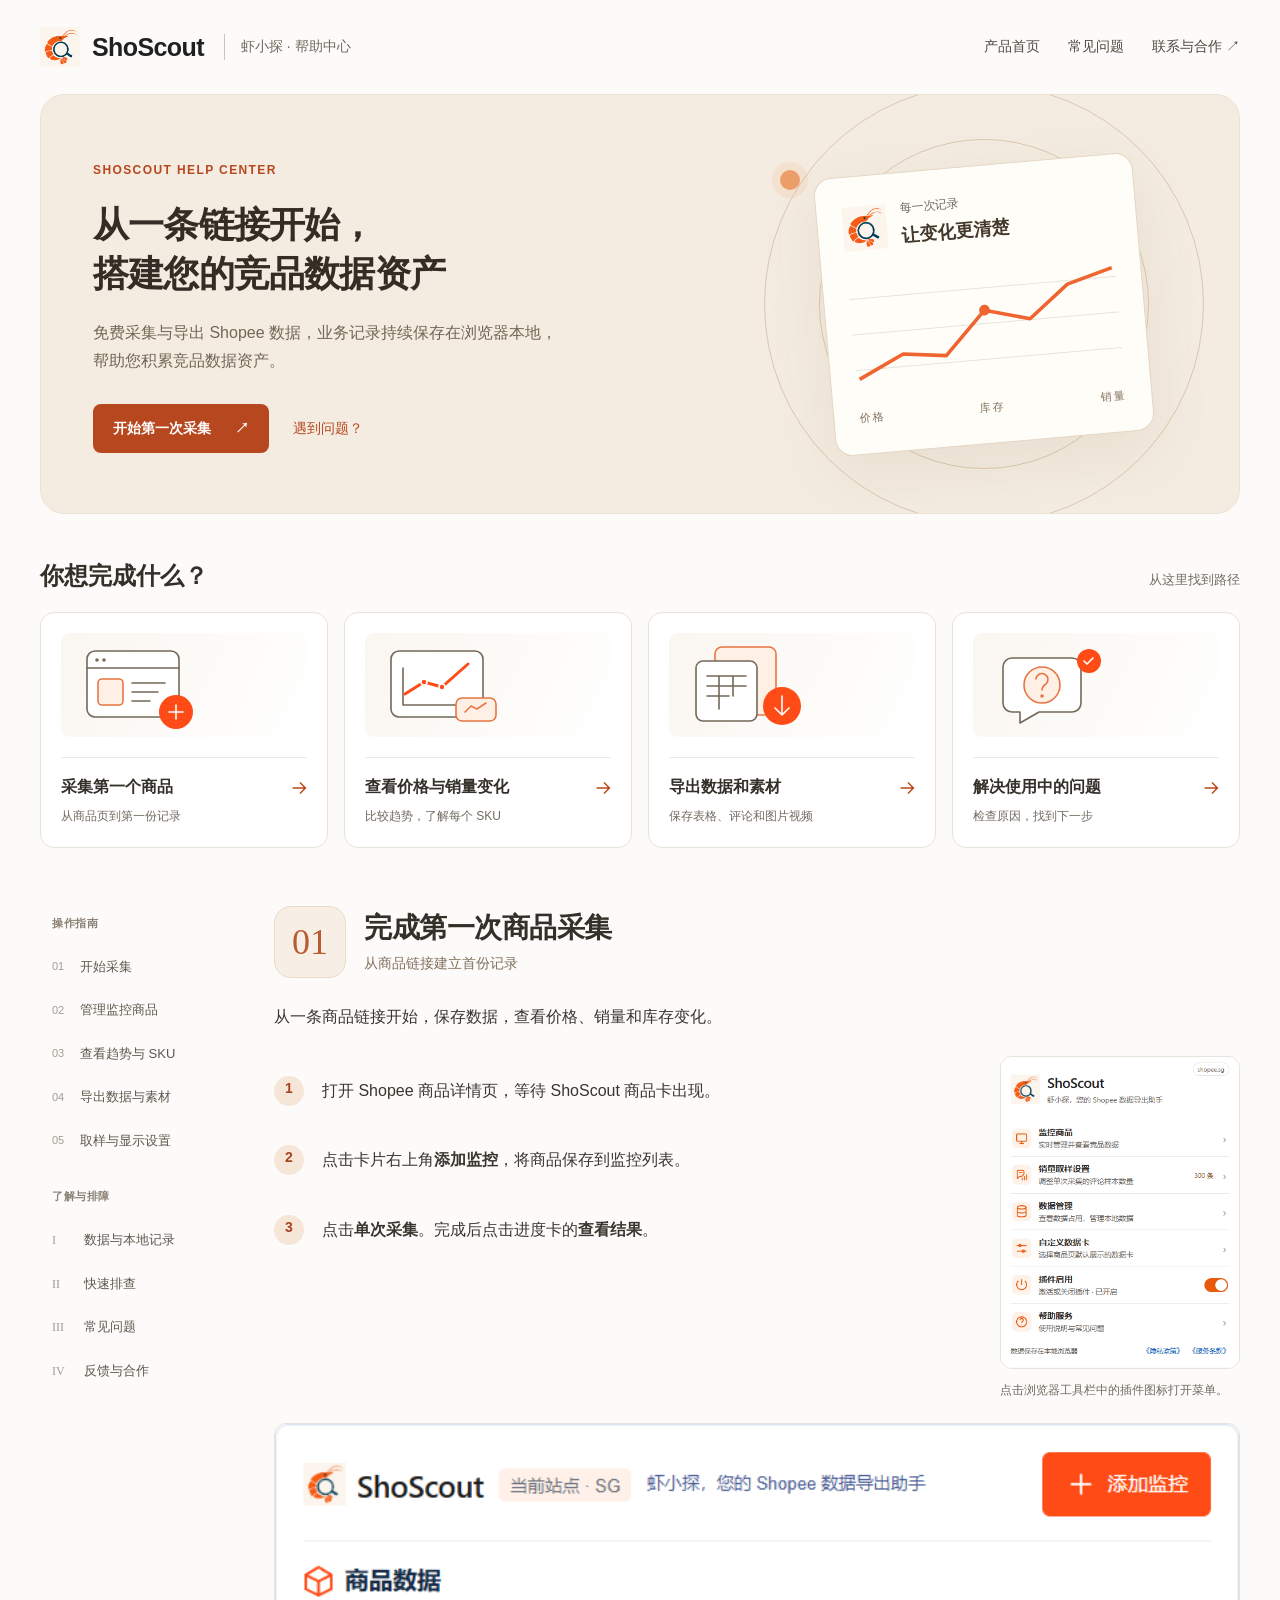
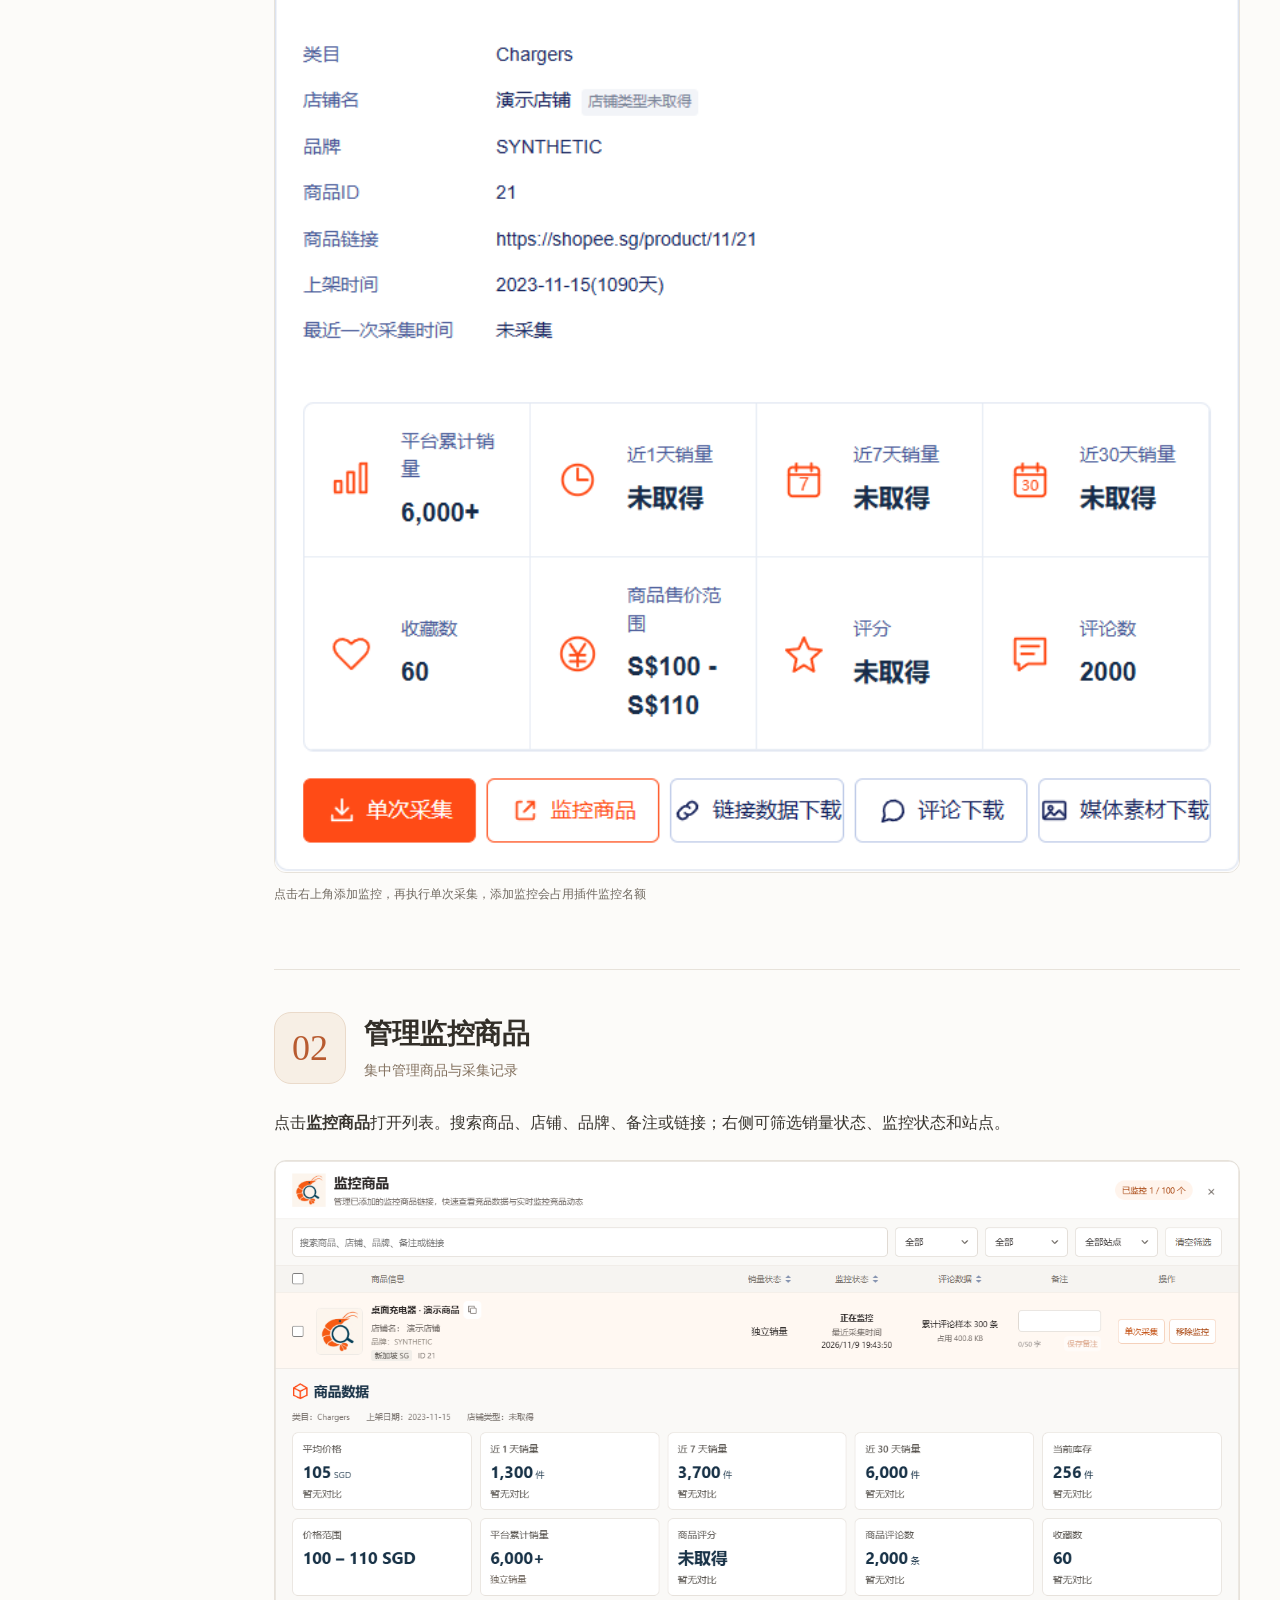
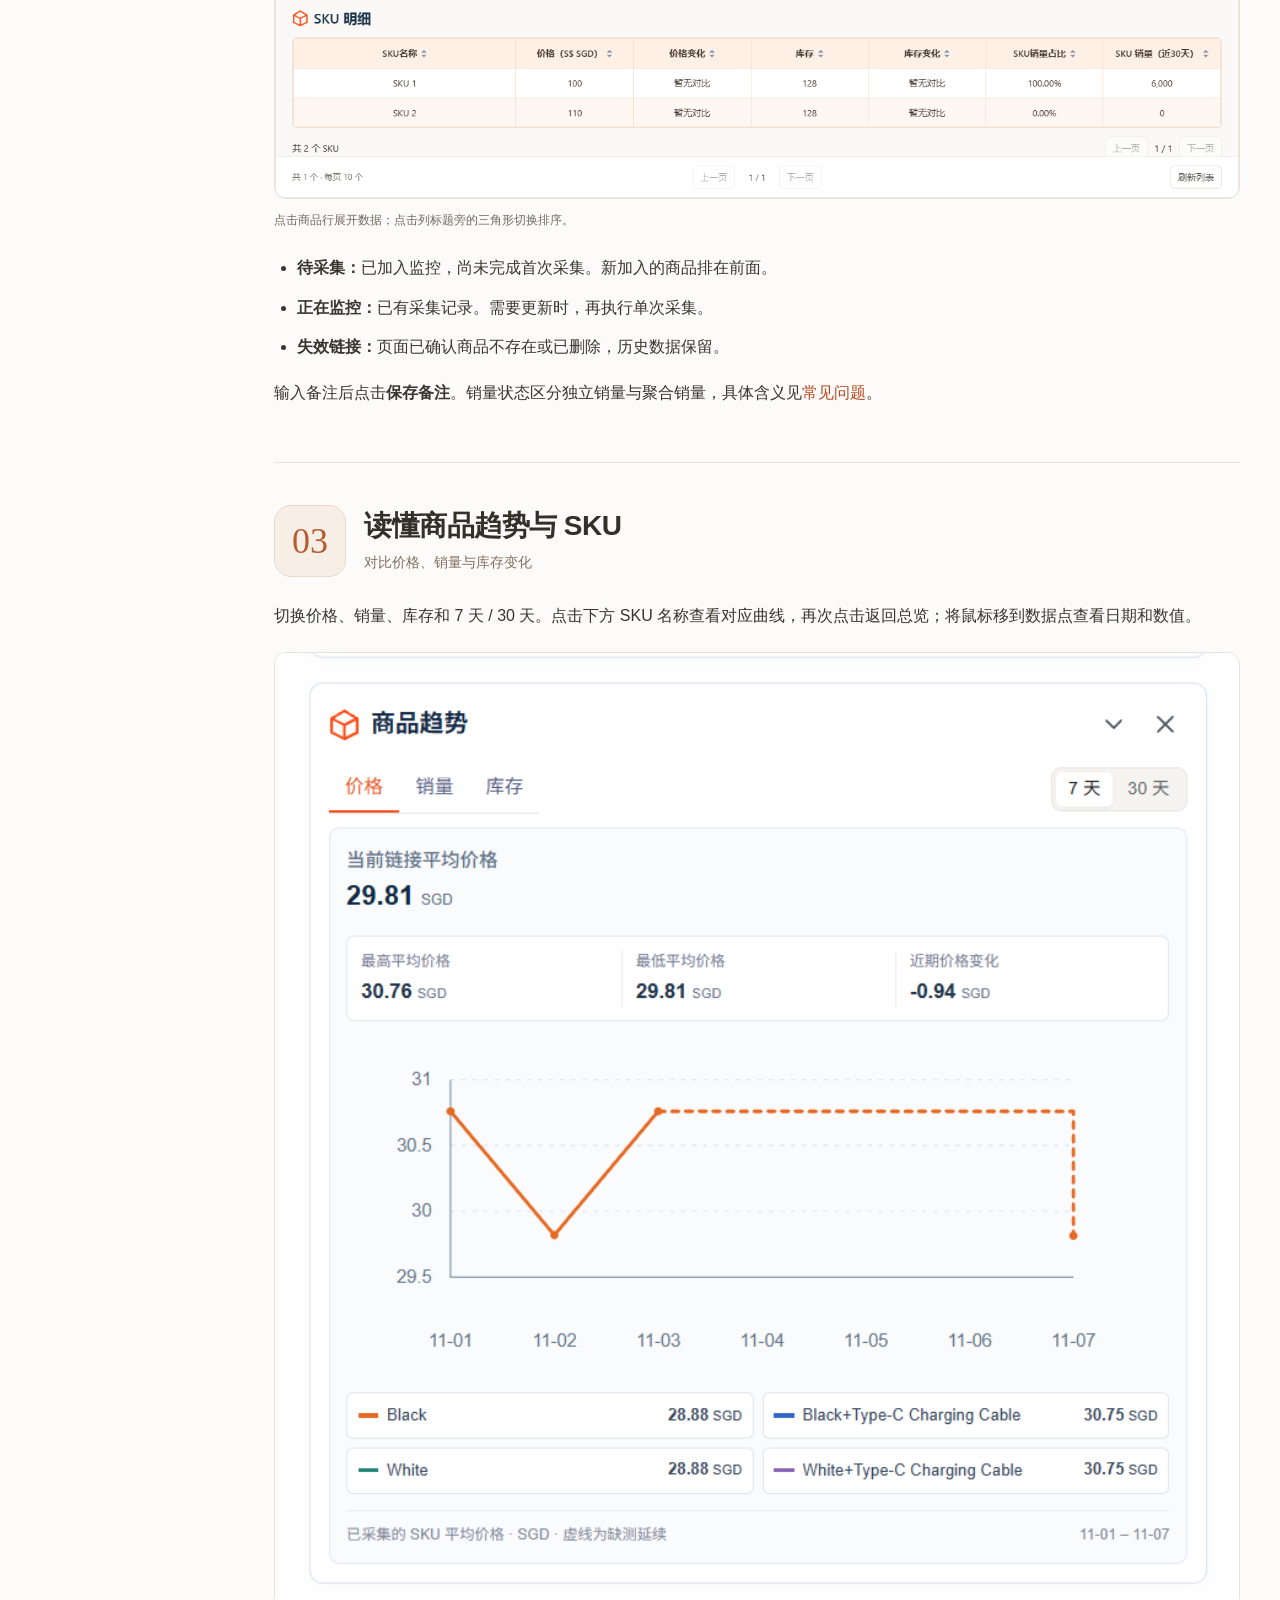
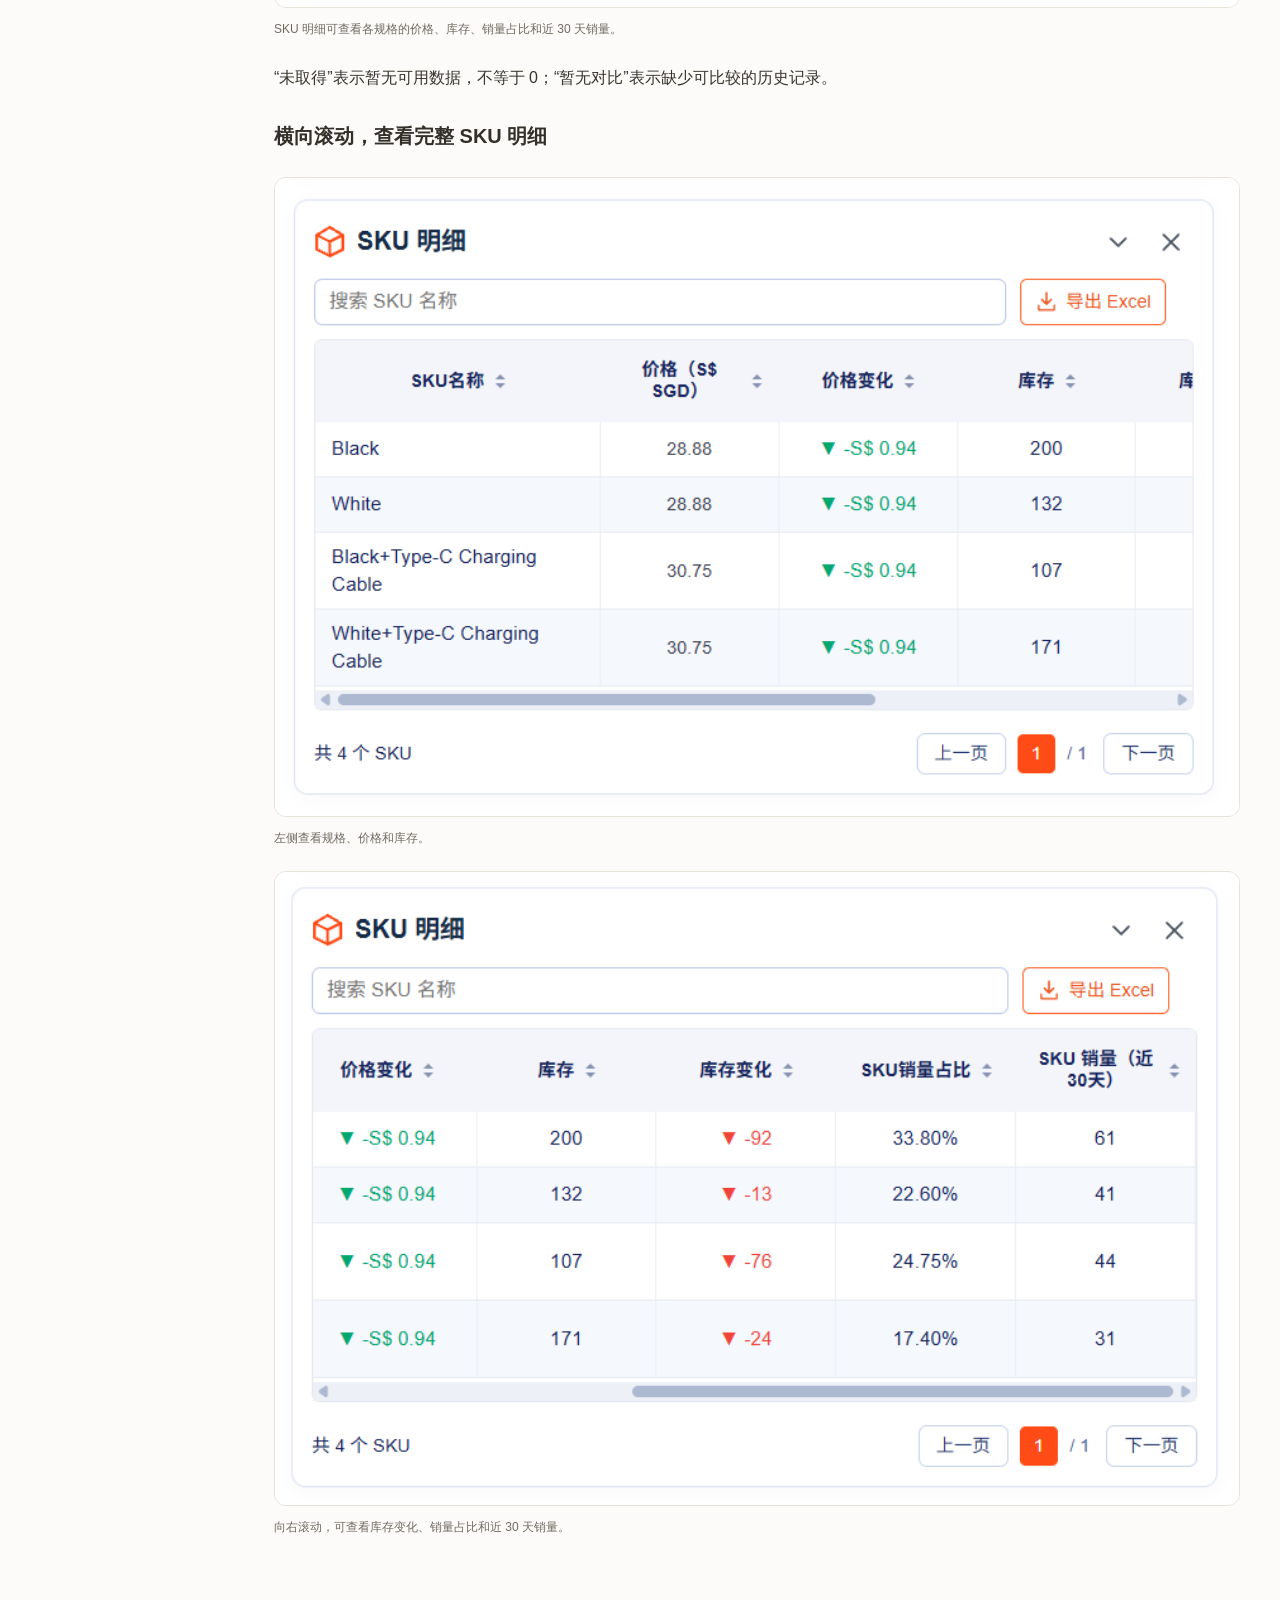
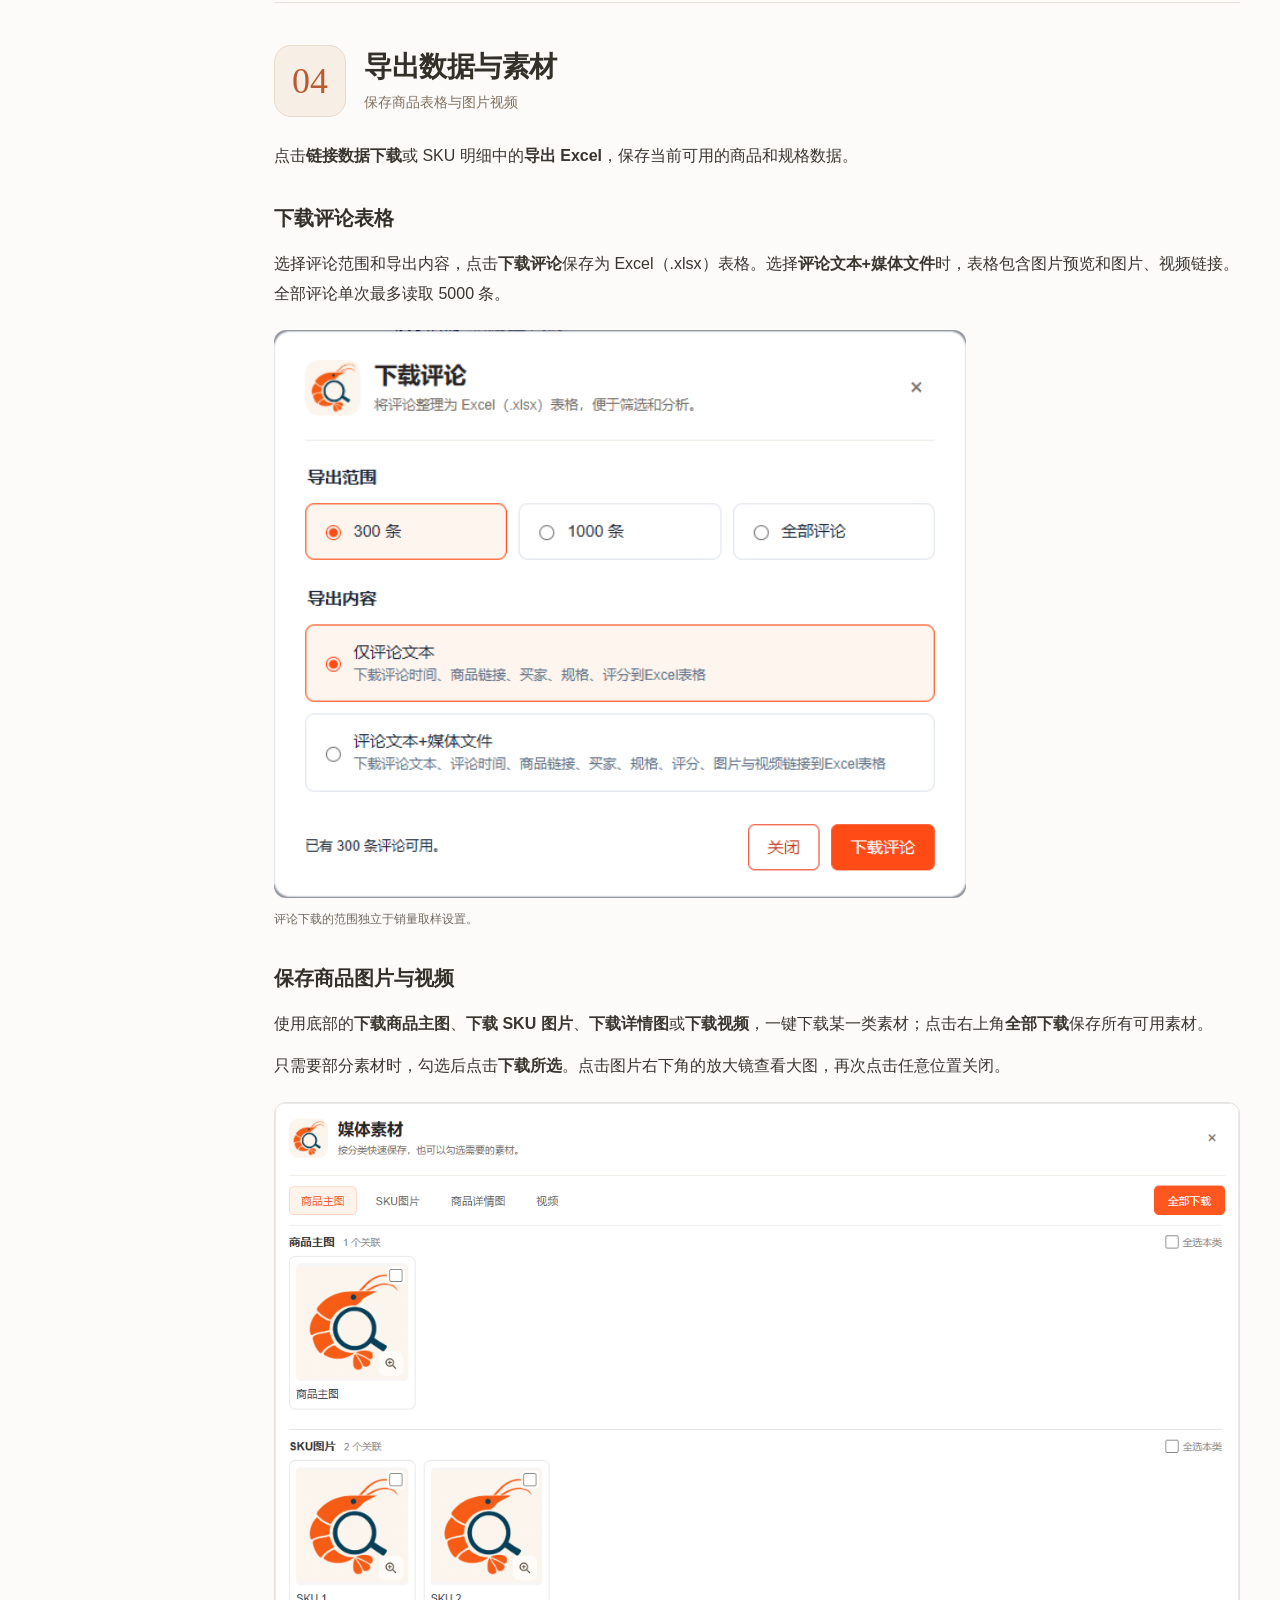
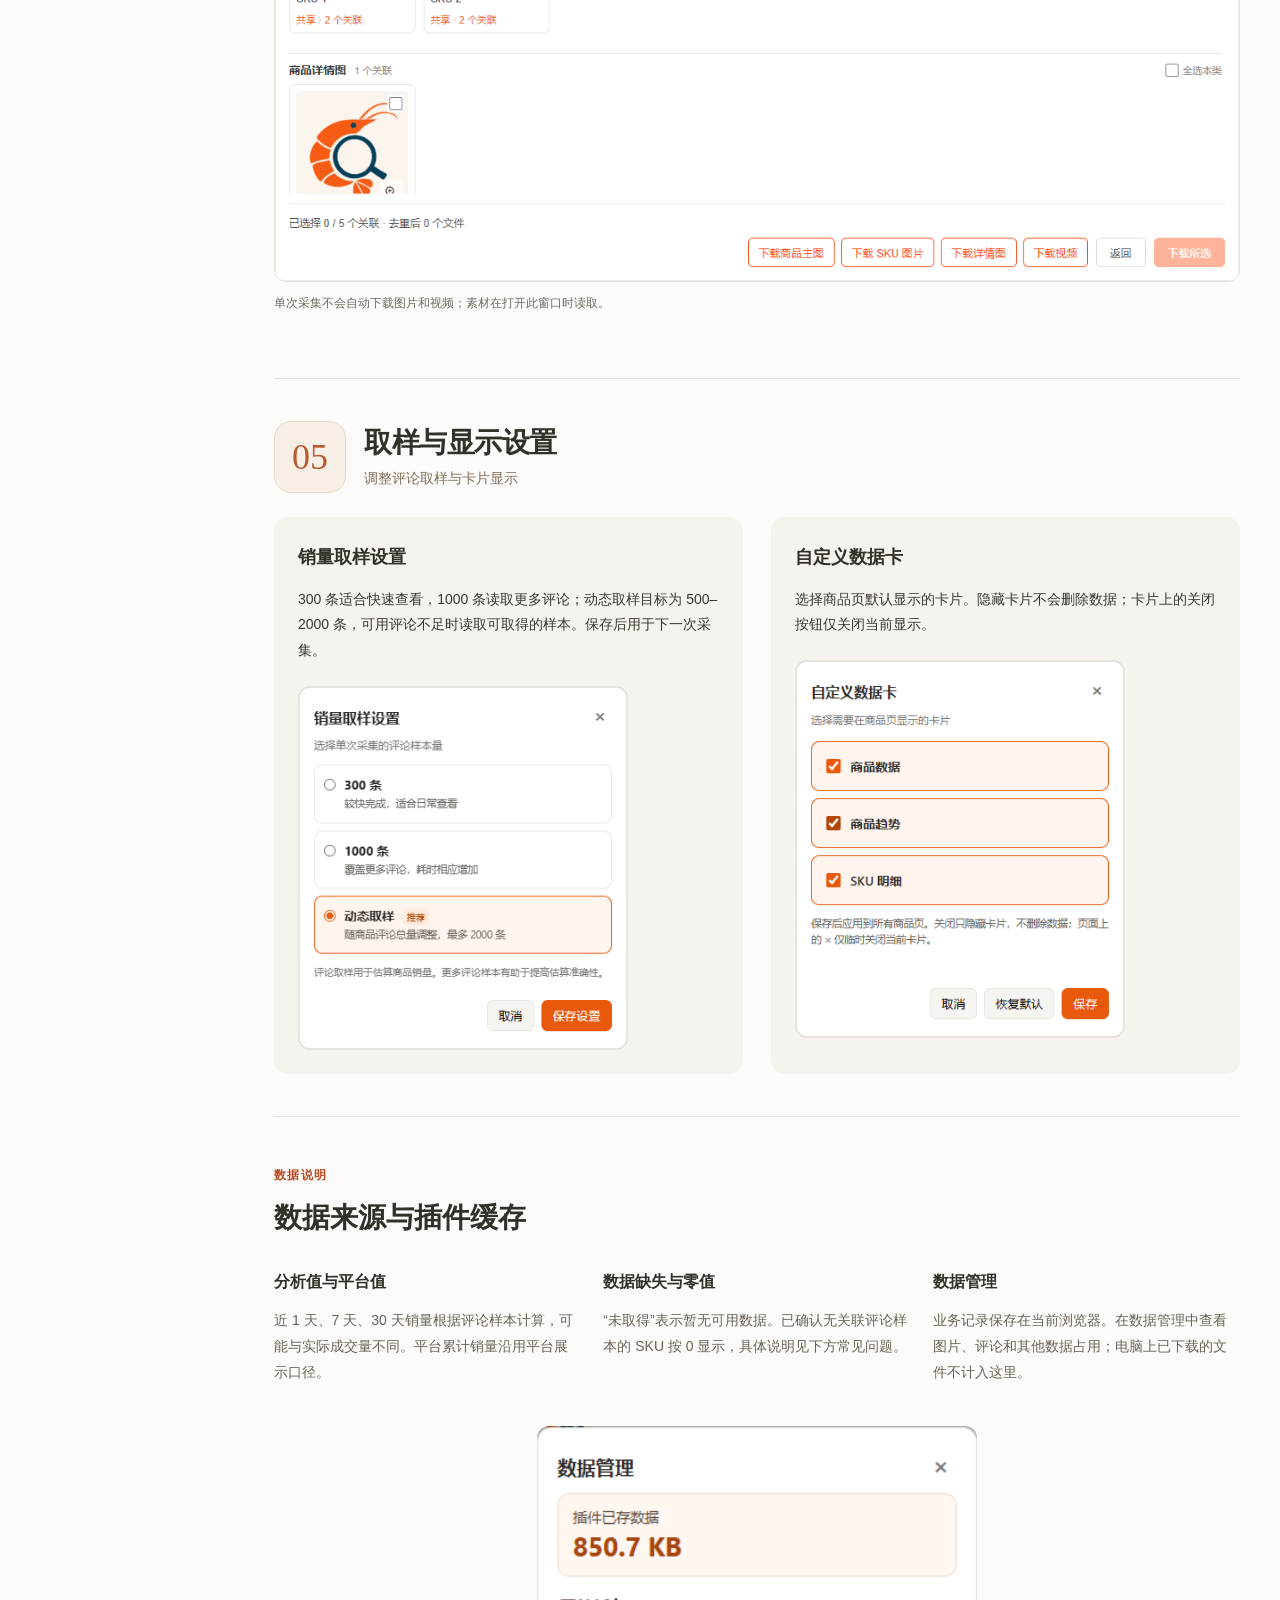
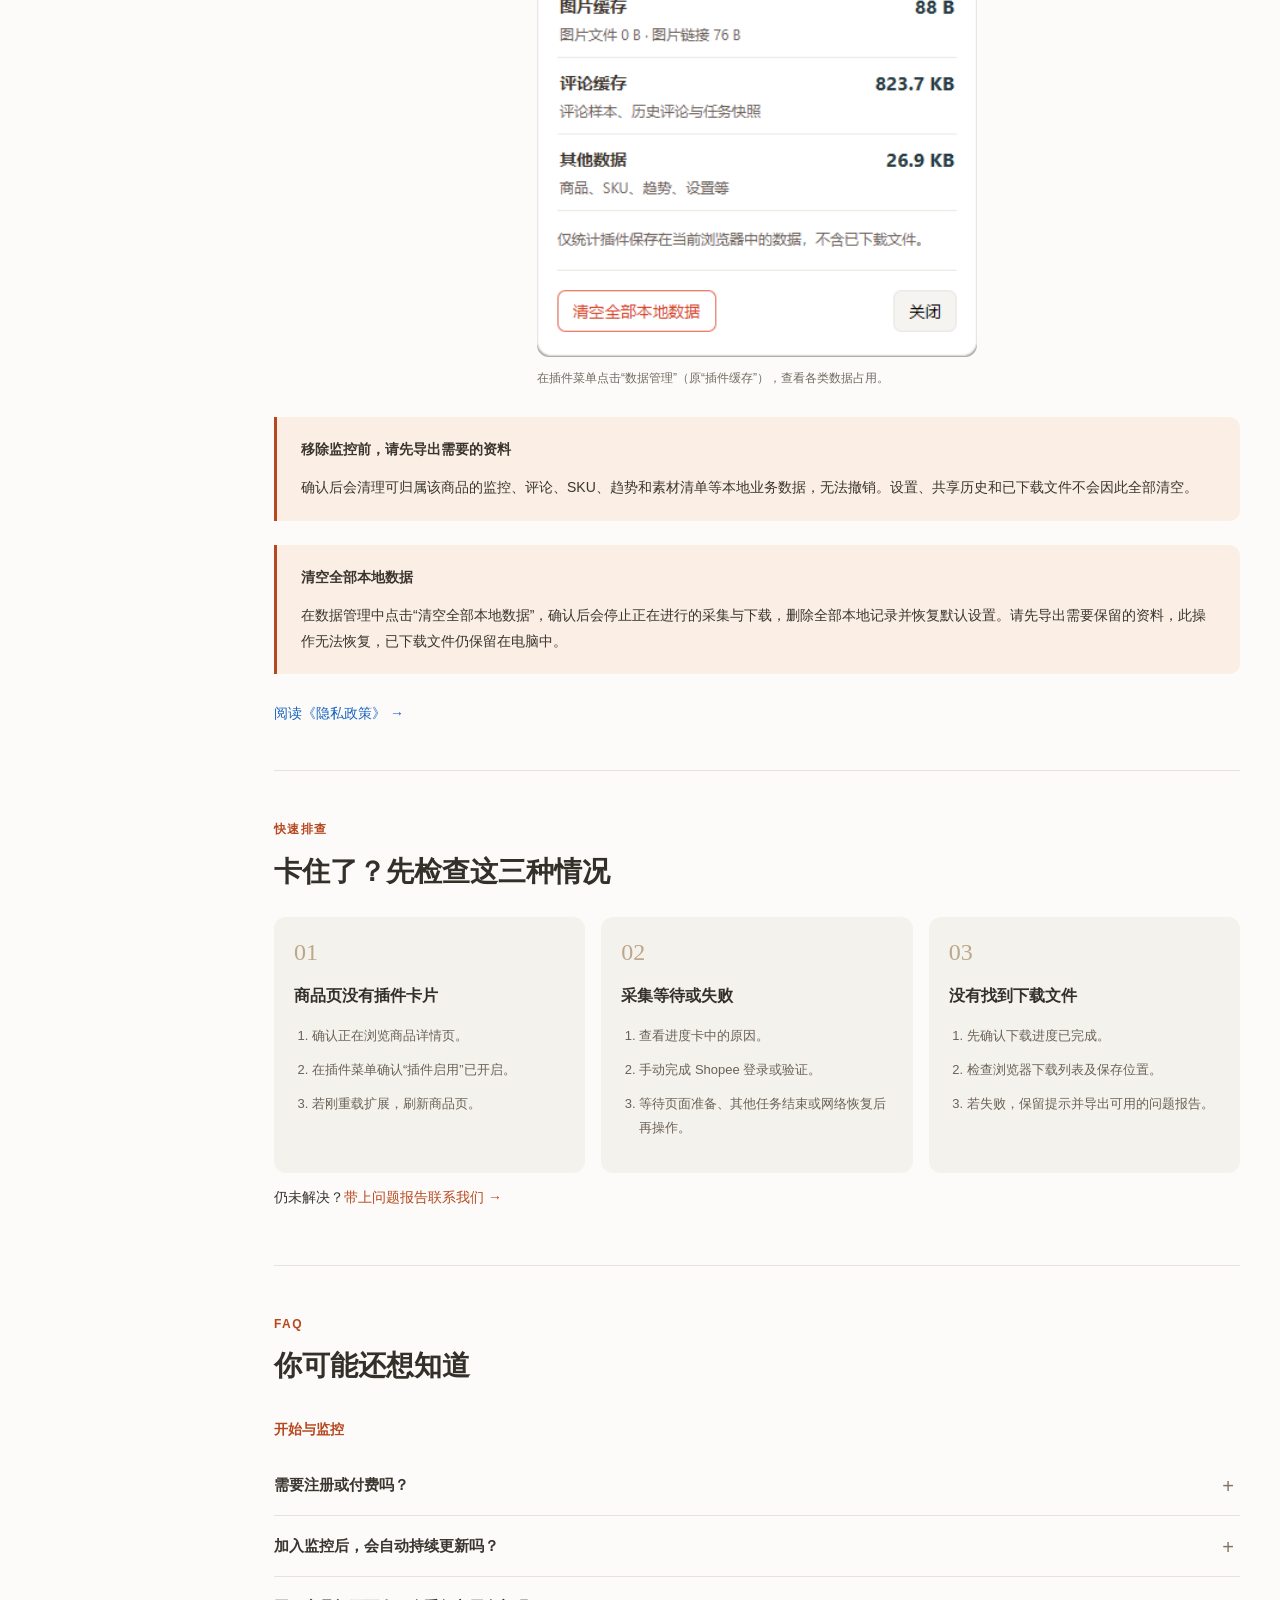
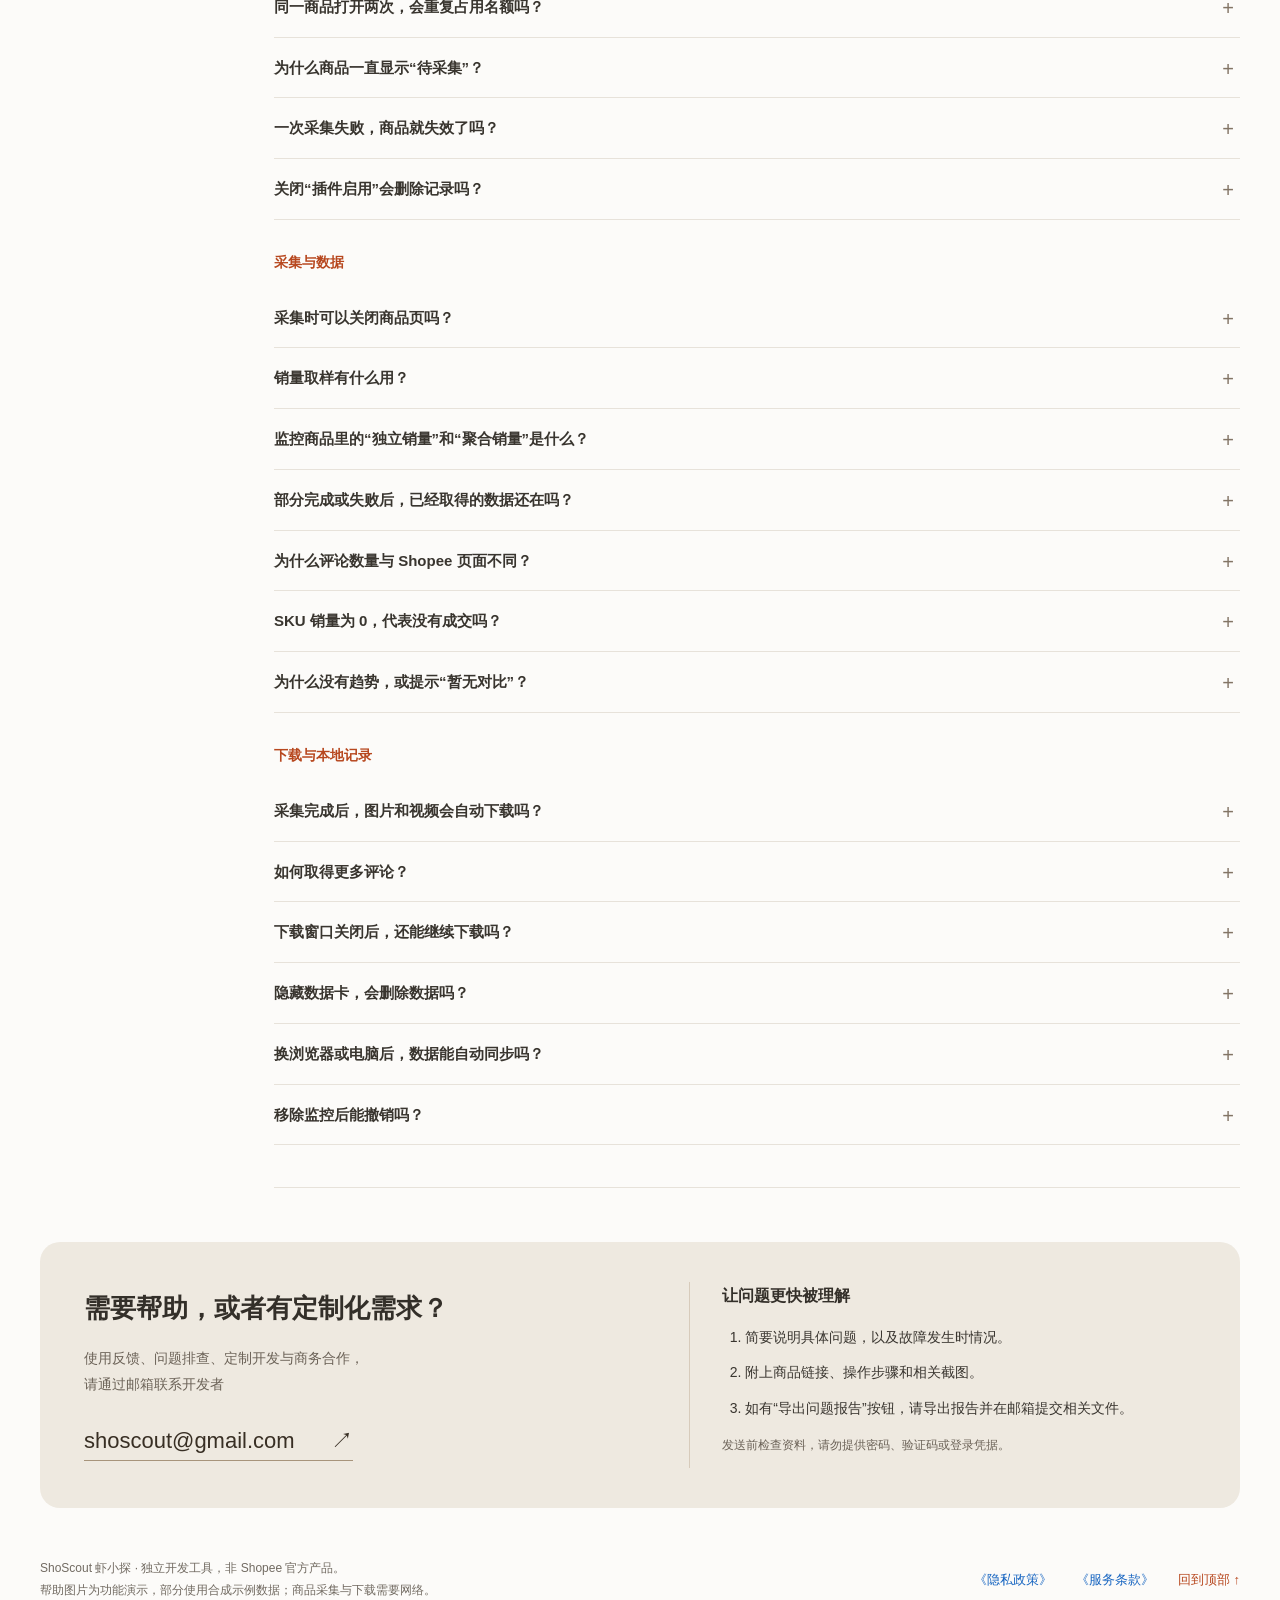
==== commit b13223d5: "Update support and author email to shoscout@gmail.com" ====
--- a/help.html
+++ b/help.html
@@ -7,5 +7,5 @@
 <div class="guide-layout"><aside><nav class="guide-nav" aria-label="帮助目录"><span>操作指南</span><a href="#start"><span class="nav-marker" aria-hidden="true">01</span><span>开始采集</span></a><a href="#monitor"><span class="nav-marker" aria-hidden="true">02</span><span>管理监控商品</span></a><a href="#trends"><span class="nav-marker" aria-hidden="true">03</span><span>查看趋势与 SKU</span></a><a href="#download"><span class="nav-marker" aria-hidden="true">04</span><span>导出数据与素材</span></a><a href="#settings"><span class="nav-marker" aria-hidden="true">05</span><span>取样与显示设置</span></a><span>了解与排障</span><a href="#data"><span class="nav-marker nav-roman" aria-hidden="true">I</span><span>数据与本地记录</span></a><a href="#troubleshoot"><span class="nav-marker nav-roman" aria-hidden="true">II</span><span>快速排查</span></a><a href="#questions"><span class="nav-marker nav-roman" aria-hidden="true">III</span><span>常见问题</span></a><a href="#contact"><span class="nav-marker nav-roman" aria-hidden="true">IV</span><span>反馈与合作</span></a></nav></aside><div class="guide-content"><section class="guide-section" id="start"><header class="chapter-heading"><span class="chapter-number" aria-hidden="true">01</span><div class="chapter-copy"><h2>完成第一次商品采集</h2><p class="chapter-description">从商品链接建立首份记录</p></div></header><p>从一条商品链接开始，保存数据，查看价格、销量和库存变化。</p><div class="start"><ol class="steps"><li>打开 Shopee 商品详情页，等待 ShoScout 商品卡出现。</li><li>点击卡片右上角<b>添加监控</b>，将商品保存到监控列表。</li><li>点击<b>单次采集</b>。完成后点击进度卡的<b>查看结果</b>。</li></ol><figure><img src="assets/screens/popup.png" alt="插件菜单：监控商品、取样、缓存和显示设置"><figcaption>点击浏览器工具栏中的插件图标打开菜单。</figcaption></figure></div><figure><img src="assets/screens/product-start.png" alt="未监控商品的数据卡，右上为添加监控，下方为单次采集入口" loading="lazy"><figcaption>点击右上角添加监控，再执行单次采集，添加监控会占用插件监控名额</figcaption></figure></section><section class="guide-section" id="monitor"><header class="chapter-heading"><span class="chapter-number" aria-hidden="true">02</span><div class="chapter-copy"><h2>管理监控商品</h2><p class="chapter-description">集中管理商品与采集记录</p></div></header><p>点击<b>监控商品</b>打开列表。搜索商品、店铺、品牌、备注或链接；右侧可筛选销量状态、监控状态和站点。</p><figure><img src="assets/screens/monitor.png" alt="监控商品列表展开后的商品数据与 SKU 明细，商品信息已脱敏" loading="lazy"><figcaption>点击商品行展开数据；点击列标题旁的三角形切换排序。</figcaption></figure><ul><li><b>待采集：</b>已加入监控，尚未完成首次采集。新加入的商品排在前面。</li><li><b>正在监控：</b>已有采集记录。需要更新时，再执行单次采集。</li><li><b>失效链接：</b>页面已确认商品不存在或已删除，历史数据保留。</li></ul><p>输入备注后点击<b>保存备注</b>。销量状态区分独立销量与聚合销量，具体含义见<a href="#sales-scope">常见问题</a>。</p></section><section class="guide-section" id="trends"><header class="chapter-heading"><span class="chapter-number" aria-hidden="true">03</span><div class="chapter-copy"><h2>读懂商品趋势与 SKU</h2><p class="chapter-description">对比价格、销量与库存变化</p></div></header><p>切换价格、销量、库存和 7 天 / 30 天。点击下方 SKU 名称查看对应曲线，再次点击返回总览；将鼠标移到数据点查看日期和数值。</p><figure><img src="assets/screens/trend.png" alt="已监控商品的价格曲线、历史变化与可切换的 SKU 列表" loading="lazy"><figcaption>SKU 明细可查看各规格的价格、库存、销量占比和近 30 天销量。</figcaption></figure><p>“未取得”表示暂无可用数据，不等于 0；“暂无对比”表示缺少可比较的历史记录。</p><h3>横向滚动，查看完整 SKU 明细</h3><figure><img src="assets/screens/sku-prices.png" alt="SKU 表格左侧：规格名称、价格、价格变化和库存" loading="lazy"><figcaption>左侧查看规格、价格和库存。</figcaption></figure><figure><img src="assets/screens/sku-sales.png" alt="SKU 表格右侧：库存变化、销量占比和近 30 天销量" loading="lazy"><figcaption>向右滚动，可查看库存变化、销量占比和近 30 天销量。</figcaption></figure></section><section class="guide-section" id="download"><header class="chapter-heading"><span class="chapter-number" aria-hidden="true">04</span><div class="chapter-copy"><h2>导出数据与素材</h2><p class="chapter-description">保存商品表格与图片视频</p></div></header><p>点击<b>链接数据下载</b>或 SKU 明细中的<b>导出 Excel</b>，保存当前可用的商品和规格数据。</p><div class="download-guide"><h3>下载评论表格</h3><p>选择评论范围和导出内容，点击<b>下载评论</b>保存为 Excel（.xlsx）表格。选择<b>评论文本+媒体文件</b>时，表格包含图片预览和图片、视频链接。全部评论单次最多读取 5000 条。</p><figure class="review-figure"><img src="assets/screens/review-download.png" alt="下载评论窗口：选择 300 条、1000 条或全部评论，以及仅评论文本或评论文本加媒体文件" loading="lazy" width="692" height="568"><figcaption>评论下载的范围独立于销量取样设置。</figcaption></figure></div><div class="download-guide"><h3>保存商品图片与视频</h3><p>使用底部的<b>下载商品主图</b>、<b>下载 SKU 图片</b>、<b>下载详情图</b>或<b>下载视频</b>，一键下载某一类素材；点击右上角<b>全部下载</b>保存所有可用素材。</p><p>只需要部分素材时，勾选后点击<b>下载所选</b>。点击图片右下角的放大镜查看大图，再次点击任意位置关闭。</p><figure><img src="assets/screens/media-download.png" alt="媒体素材窗口：分类浏览商品主图、SKU 图片、详情图和视频，支持分类快捷下载、全部下载及勾选下载" loading="lazy" width="1345" height="1213"><figcaption>单次采集不会自动下载图片和视频；素材在打开此窗口时读取。</figcaption></figure></div></section><section class="guide-section" id="settings"><header class="chapter-heading"><span class="chapter-number" aria-hidden="true">05</span><div class="chapter-copy"><h2>取样与显示设置</h2><p class="chapter-description">调整评论取样与卡片显示</p></div></header><div class="settings"><div><h3>销量取样设置</h3><p>300 条适合快速查看，1000 条读取更多评论；动态取样目标为 500–2000 条，可用评论不足时读取可取得的样本。保存后用于下一次采集。</p><figure><img src="assets/screens/sampling.png" alt="销量取样设置：300 条、1000 条、动态取样" loading="lazy"></figure></div><div><h3>自定义数据卡</h3><p>选择商品页默认显示的卡片。隐藏卡片不会删除数据；卡片上的关闭按钮仅关闭当前显示。</p><figure><img src="assets/screens/cards.png" alt="自定义数据卡：商品数据、商品趋势、SKU 明细" loading="lazy"></figure></div></div></section><section class="guide-section" id="data"><span class="eyebrow">数据说明</span><h2>数据来源与插件缓存</h2><div class="definition-grid"><article><h3>分析值与平台值</h3><p>近 1 天、7 天、30 天销量根据评论样本计算，可能与实际成交量不同。平台累计销量沿用平台展示口径。</p></article><article><h3>数据缺失与零值</h3><p>“未取得”表示暂无可用数据。已确认无关联评论样本的 SKU 按 0 显示，具体说明见下方常见问题。</p></article><article><h3>数据管理</h3><p>业务记录保存在当前浏览器。在数据管理中查看图片、评论和其他数据占用；电脑上已下载的文件不计入这里。</p></article></div><figure class="cache-figure"><img src="assets/screens/cache.png" alt="从插件菜单打开插件缓存，查看图片、评论和其他数据的本地占用" loading="lazy" width="440" height="640"><figcaption>在插件菜单点击“数据管理”（原“插件缓存”），查看各类数据占用。</figcaption></figure><div class="warning"><b>移除监控前，请先导出需要的资料</b><p>确认后会清理可归属该商品的监控、评论、SKU、趋势和素材清单等本地业务数据，无法撤销。设置、共享历史和已下载文件不会因此全部清空。</p></div><div class="warning"><b>清空全部本地数据</b><p>在数据管理中点击“清空全部本地数据”，确认后会停止正在进行的采集与下载，删除全部本地记录并恢复默认设置。请先导出需要保留的资料，此操作无法恢复，已下载文件仍保留在电脑中。</p></div><a class="privacy-link" href="privacy.html">阅读《隐私政策》 →</a></section>
 <section class="guide-section" id="troubleshoot"><span class="eyebrow">快速排查</span><h2>卡住了？先检查这三种情况</h2><div class="troubleshoot-grid"><article><span class="number">01</span><h3>商品页没有插件卡片</h3><ol><li>确认正在浏览商品详情页。</li><li>在插件菜单确认“插件启用”已开启。</li><li>若刚重载扩展，刷新商品页。</li></ol></article><article><span class="number">02</span><h3>采集等待或失败</h3><ol><li>查看进度卡中的原因。</li><li>手动完成 Shopee 登录或验证。</li><li>等待页面准备、其他任务结束或网络恢复后再操作。</li></ol></article><article><span class="number">03</span><h3>没有找到下载文件</h3><ol><li>先确认下载进度已完成。</li><li>检查浏览器下载列表及保存位置。</li><li>若失败，保留提示并导出可用的问题报告。</li></ol></article></div><p class="related">仍未解决？<a href="#contact">带上问题报告联系我们 →</a></p></section>
 <section class="guide-section faq" id="questions"><span class="eyebrow">FAQ</span><h2>你可能还想知道</h2><div class="faq-group"><h3>开始与监控</h3><details><summary>需要注册或付费吗？</summary><p>当前插件免费开放。无需注册账号即可使用，最多监控 100 个商品。Shopee 页面需要自行登录与手动验证。</p></details><details><summary>加入监控后，会自动持续更新吗？</summary><p>当前通过单次采集更新数据。加入监控用于保存和比较商品，批量采集与自动更新功能暂不支持。</p></details><details><summary>同一商品打开两次，会重复占用名额吗？</summary><p>同一站点、店铺与商品按同一个监控商品识别。不要同时重复点击采集；等待当前任务完成即可。</p></details><details><summary>为什么商品一直显示“待采集”？</summary><p>添加监控和完成采集是两个步骤。打开商品后执行单次采集，查看进度卡是否成功完成。</p></details><details><summary>一次采集失败，商品就失效了吗？</summary><p>不会。失效链接表示页面已确认商品不存在或已删除；网络、验证或临时读取失败不等于商品失效。</p></details><details><summary>关闭“插件启用”会删除记录吗？</summary><p>不会，这个开关只控制商品页里挂载的卡片。重新开启后可继续查看已有数据。</p></details></div><div class="faq-group"><h3>采集与数据</h3><details><summary>采集时可以关闭商品页吗？</summary><p>请保留正在执行任务的商品页，等待进度卡完成。关闭或跳转页面可能中断读取。</p></details><details><summary>销量取样有什么用？</summary><p>销量取样用于计算当前商品近 1 天、7 天、30 天的销量，通过评论样本分布计算商品的历史销量趋势。取样设置决定下一次采集读取的评论样本数量。</p></details><details id="sales-scope"><summary>监控商品里的“独立销量”和“聚合销量”是什么？</summary><p>这两个标签说明 Shopee 平台累计销量的统计口径。“独立销量”对应当前商品；“聚合销量”是平台合并展示的销量，不能全部视为当前商品的成交量。近 1 天、7 天、30 天销量则根据评论样本计算。</p></details><details><summary>部分完成或失败后，已经取得的数据还在吗？</summary><p>有效数据会保留。先查看进度卡中的具体原因，处理登录、验证或网络问题后再采集，不必清空已有记录。</p></details><details><summary>为什么评论数量与 Shopee 页面不同？</summary><p>销量采集按取样设置读取评论，并非全部评论。完整评论需单独下载；平台可读取范围、重复记录和页面展示口径也可能影响数量。</p></details><details><summary>SKU 销量为 0，代表没有成交吗？</summary><p>不一定。已确认没有关联评论样本的 SKU，销量占比和近 30 天销量按 0 显示；这是当前分析结果，不代表平台真实订单为零。读取失败或数据不可用仍显示未取得。</p></details><details><summary>为什么没有趋势，或提示“暂无对比”？</summary><p>趋势依赖已经保存的采集记录。首次采集或缺少可比较的历史记录时，无法展示完整变化；后续采集会逐步积累数据。</p></details></div><div class="faq-group"><h3>下载与本地记录</h3><details><summary>采集完成后，图片和视频会自动下载吗？</summary><p>不会。需要时打开媒体素材下载窗口，使用分类快捷下载或全部下载，也可以勾选需要的素材后下载。</p></details><details><summary>如何取得更多评论？</summary><p>使用评论下载，并选择需要的范围与内容。全部评论单次最多读取 5000 条，实际数量以可取得的结果为准；它与销量取样设置相互独立。</p></details><details><summary>下载窗口关闭后，还能继续下载吗？</summary><p>窗口关闭或离开页面后，临时下载资料会释放。需要继续时重新打开下载窗口；已经保存到电脑的文件不会被删除。</p></details><details><summary>隐藏数据卡，会删除数据吗？</summary><p>不会。自定义数据卡只调整默认显示；卡片上的关闭按钮仅关闭当前显示。</p></details><details><summary>换浏览器或电脑后，数据能自动同步吗？</summary><p>目前记录保存在本地浏览器，不提供跨设备自动同步。可导出需要保留的资料；导出文件不等于可恢复整个扩展的完整备份。</p></details><details><summary>移除监控后能撤销吗？</summary><p>不能。确认后会清理可归属该商品的本地业务数据，请先导出需要的资料；设置、共享历史和已下载文件不会因此全部清空。</p></details></div></section>
-</div></div><section id="contact" class="contact"><div><h2>需要帮助，或者有定制化需求？</h2><p>使用反馈、问题排查、定制开发与商务合作，<br>请通过邮箱联系开发者</p><a class="contact-email" href="mailto:495784170@qq.com">495784170@qq.com <span>↗</span></a></div><div class="contact-tips"><h3>让问题更快被理解</h3><ol><li>简要说明具体问题，以及故障发生时情况。</li><li>附上商品链接、操作步骤和相关截图。</li><li>如有“导出问题报告”按钮，请导出报告并在邮箱提交相关文件。</li></ol><p>发送前检查资料，请勿提供密码、验证码或登录凭据。</p></div></section></main>
+</div></div><section id="contact" class="contact"><div><h2>需要帮助，或者有定制化需求？</h2><p>使用反馈、问题排查、定制开发与商务合作，<br>请通过邮箱联系开发者</p><a class="contact-email" href="mailto:shoscout@gmail.com">shoscout@gmail.com <span>↗</span></a></div><div class="contact-tips"><h3>让问题更快被理解</h3><ol><li>简要说明具体问题，以及故障发生时情况。</li><li>附上商品链接、操作步骤和相关截图。</li><li>如有“导出问题报告”按钮，请导出报告并在邮箱提交相关文件。</li></ol><p>发送前检查资料，请勿提供密码、验证码或登录凭据。</p></div></section></main>
 <footer class="site-footer wrap"><p>ShoScout 虾小探 · 独立开发工具，非 Shopee 官方产品。<br>帮助图片为功能演示，部分使用合成示例数据；商品采集与下载需要网络。</p><div><a class="privacy-link" href="privacy.html">《隐私政策》</a><a class="privacy-link" href="terms.html">《服务条款》</a><a href="#top">回到顶部 ↑</a></div></footer><script src="assets/help.js" defer></script></body></html>
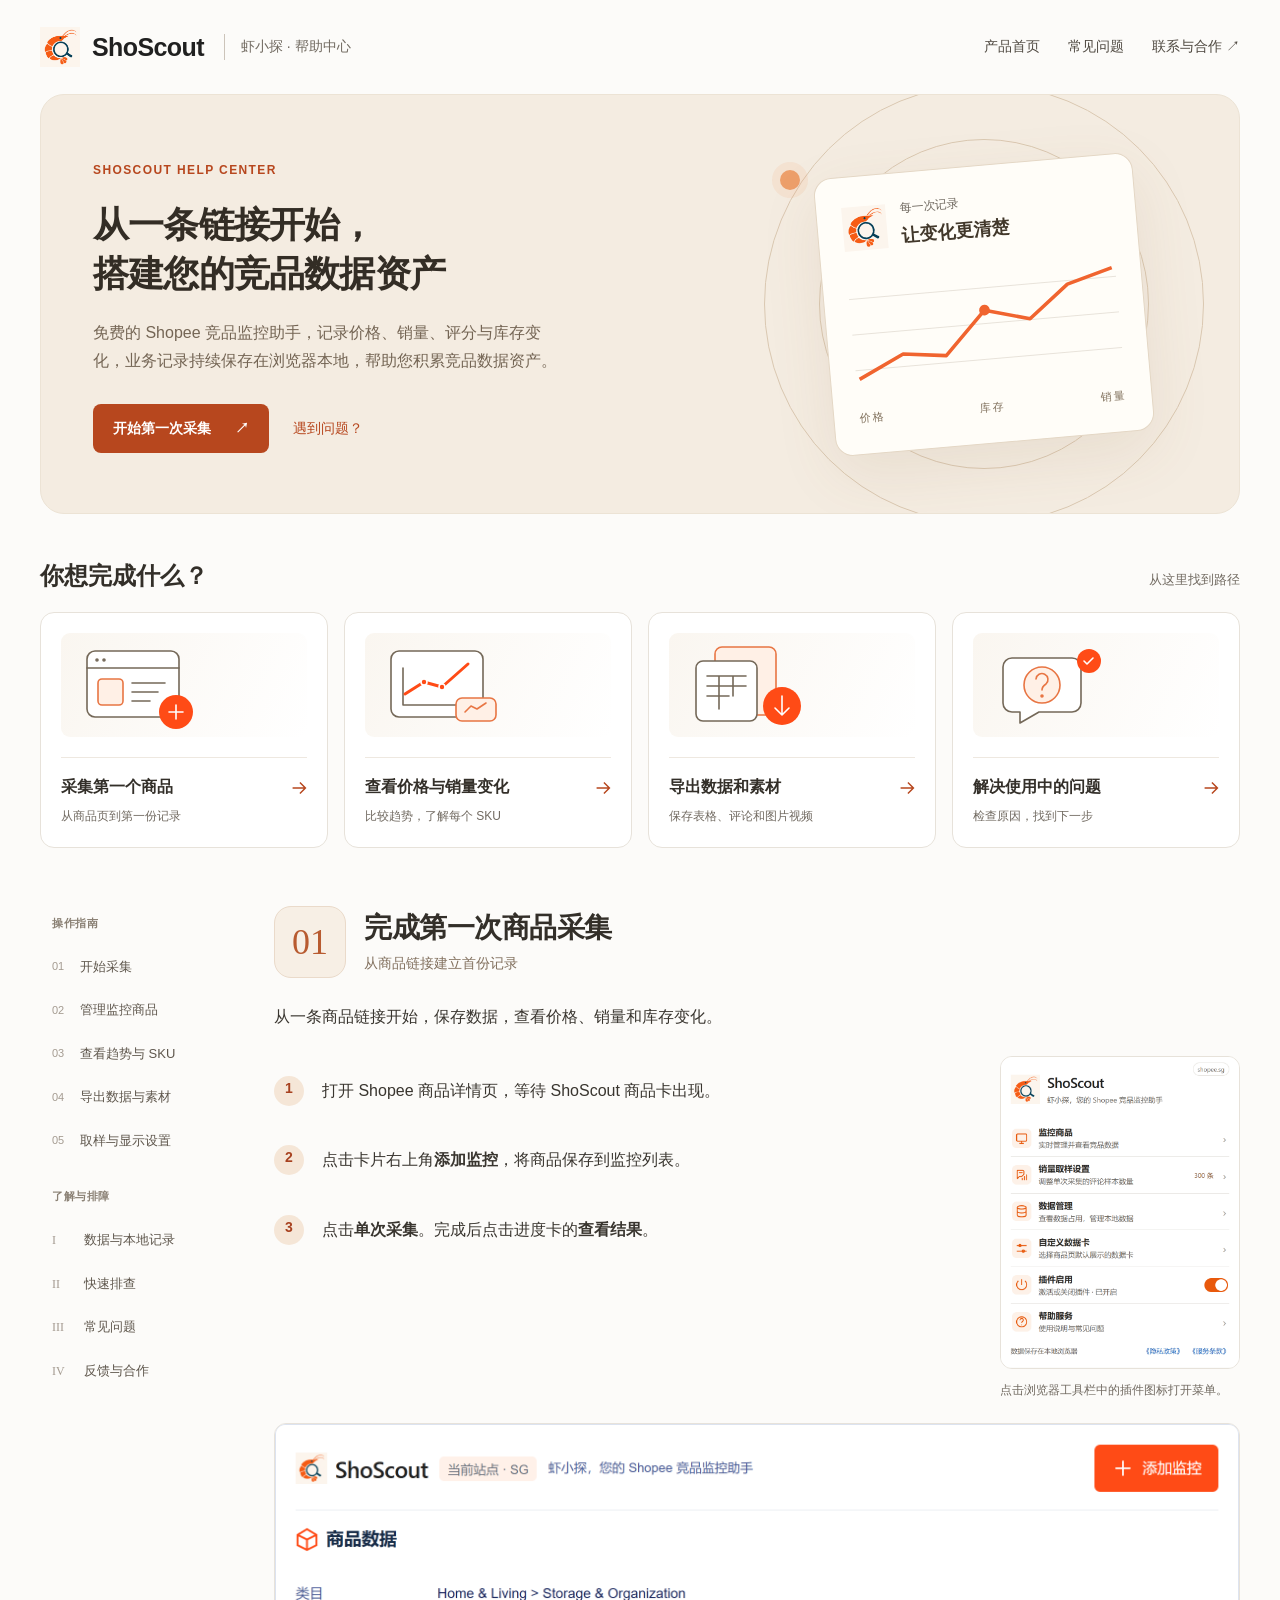
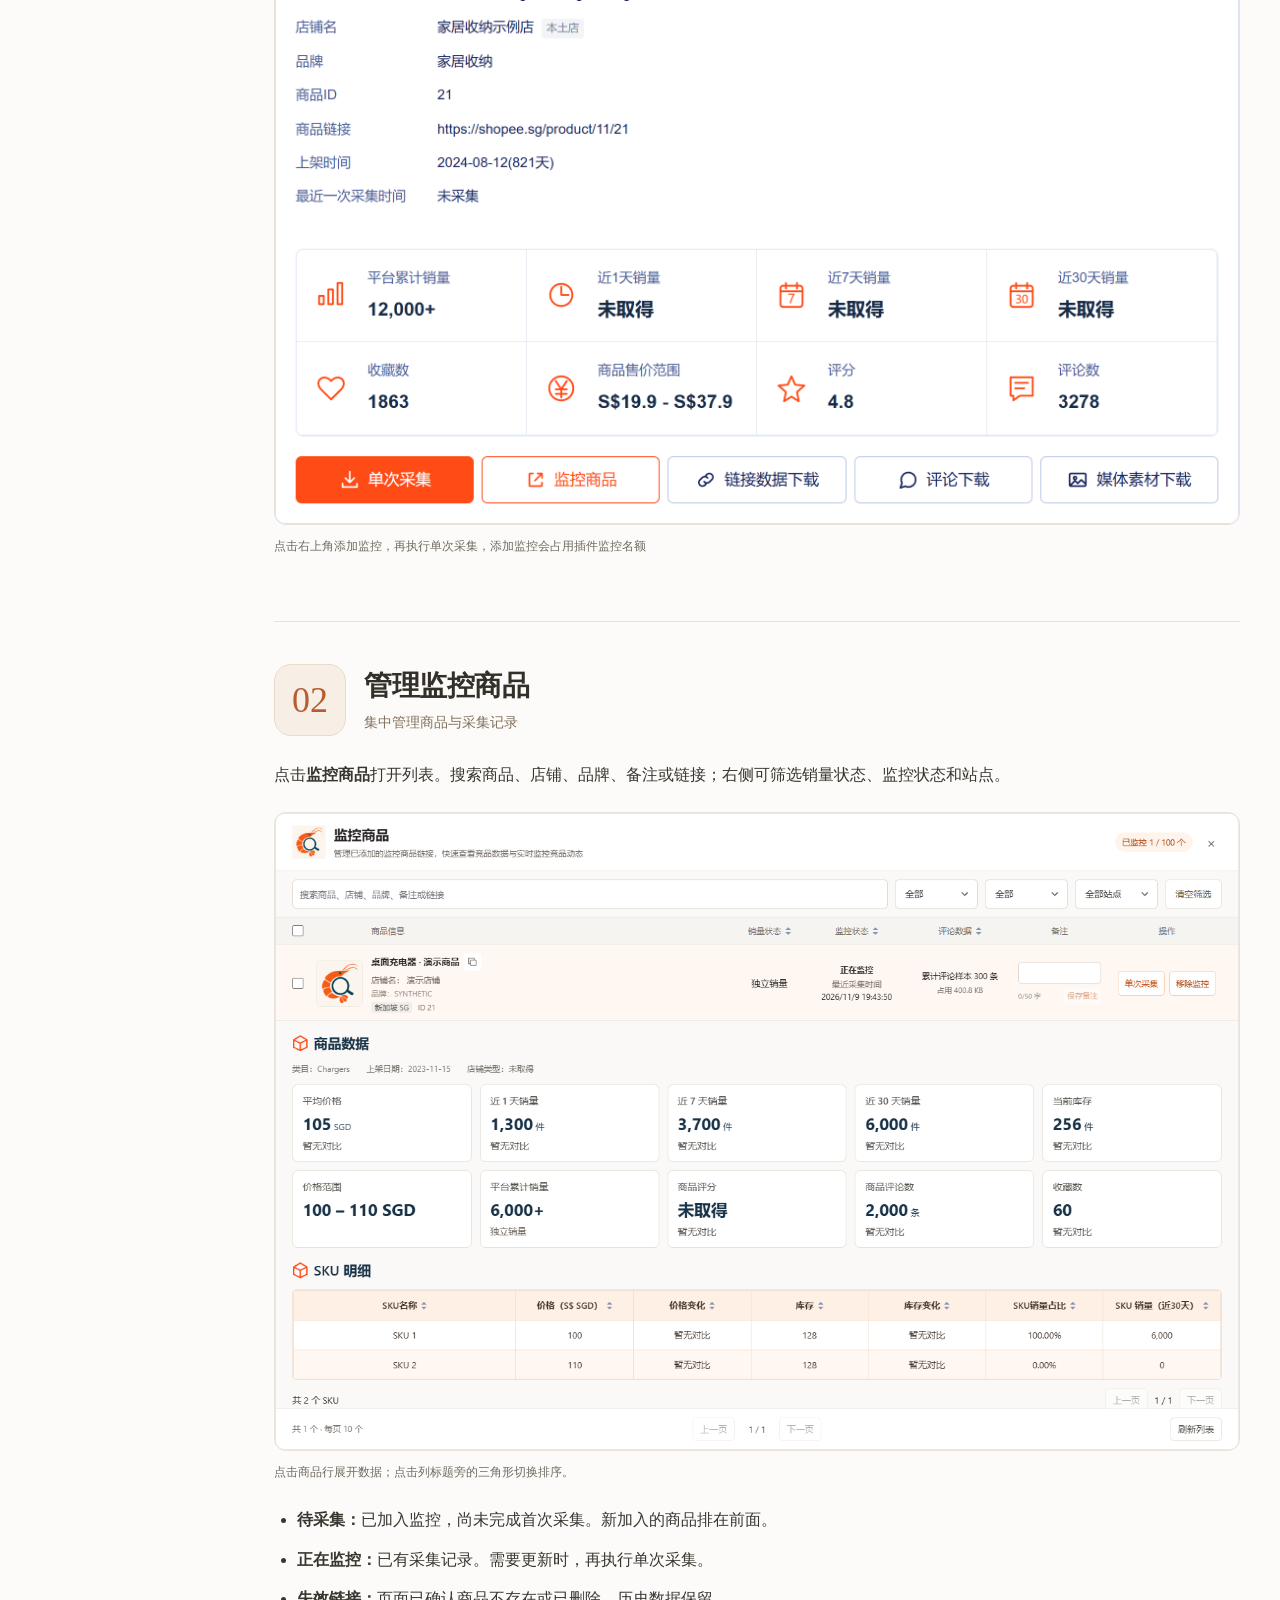
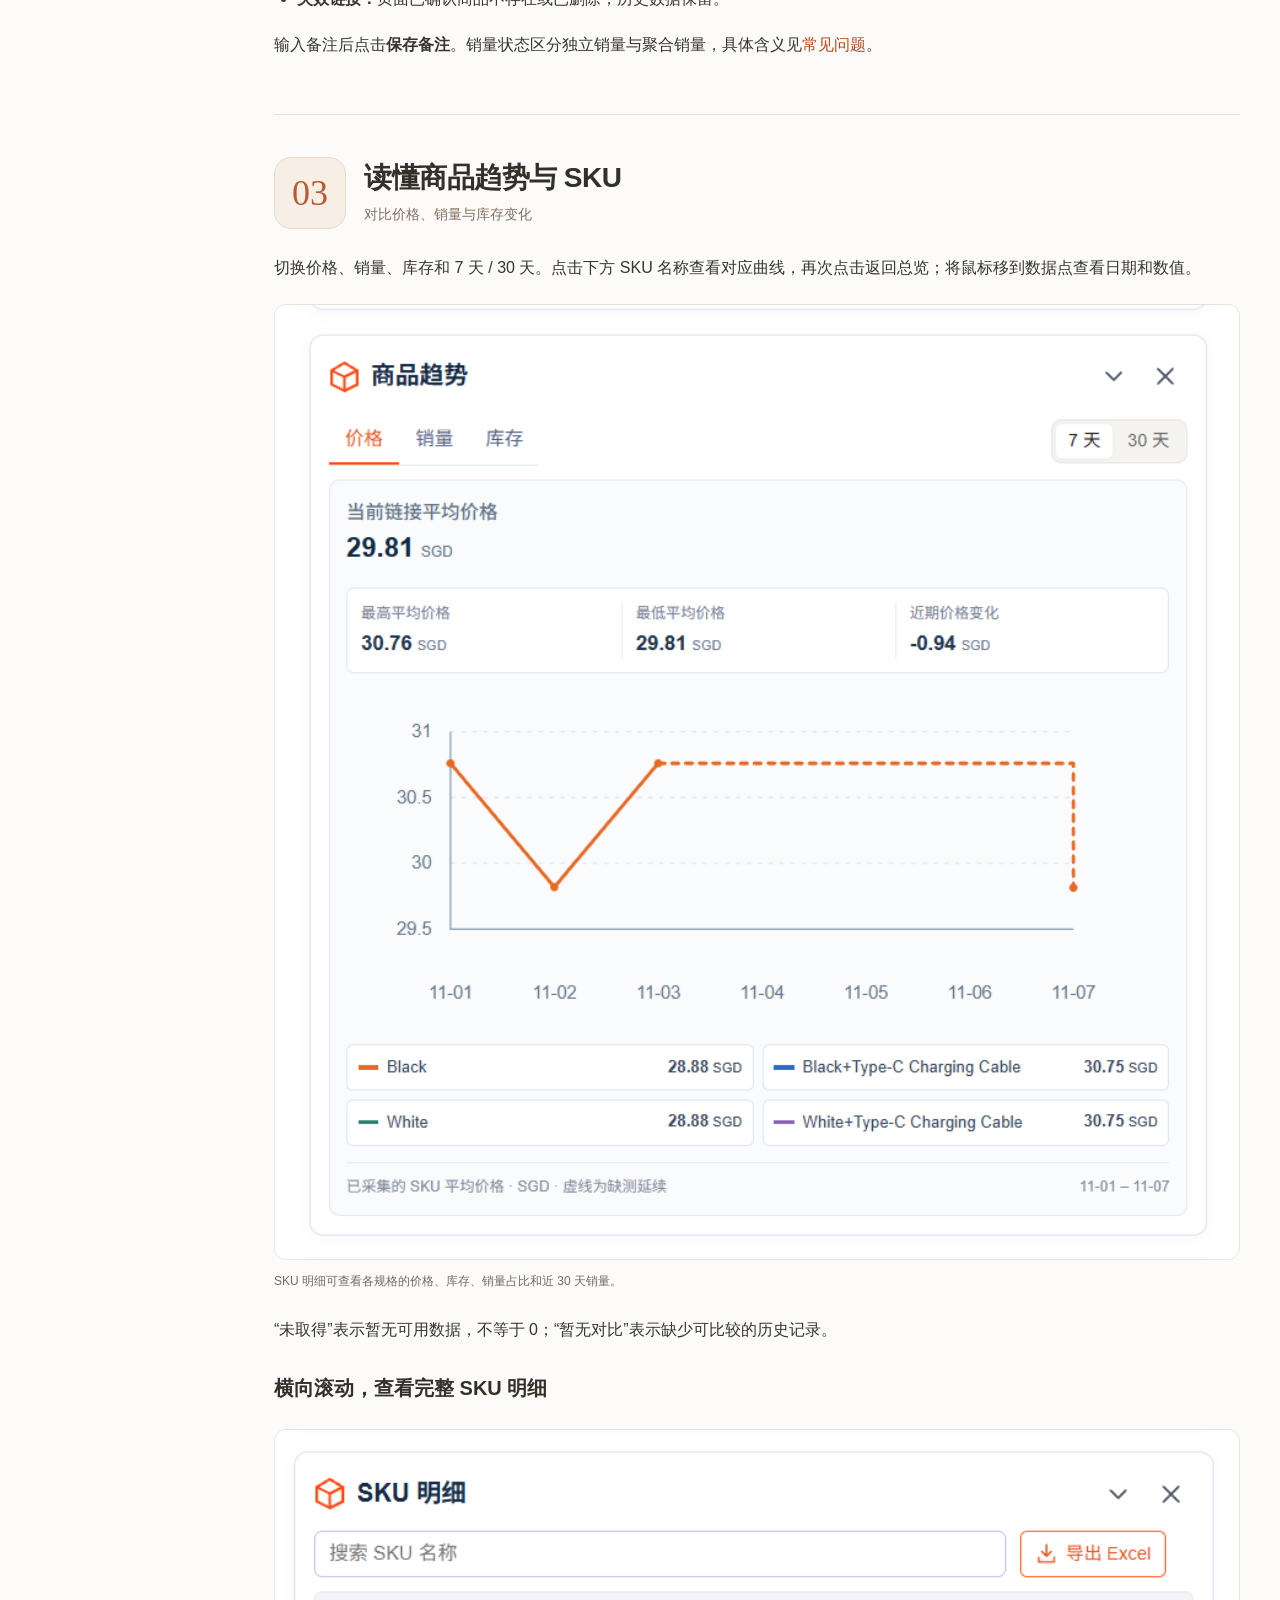
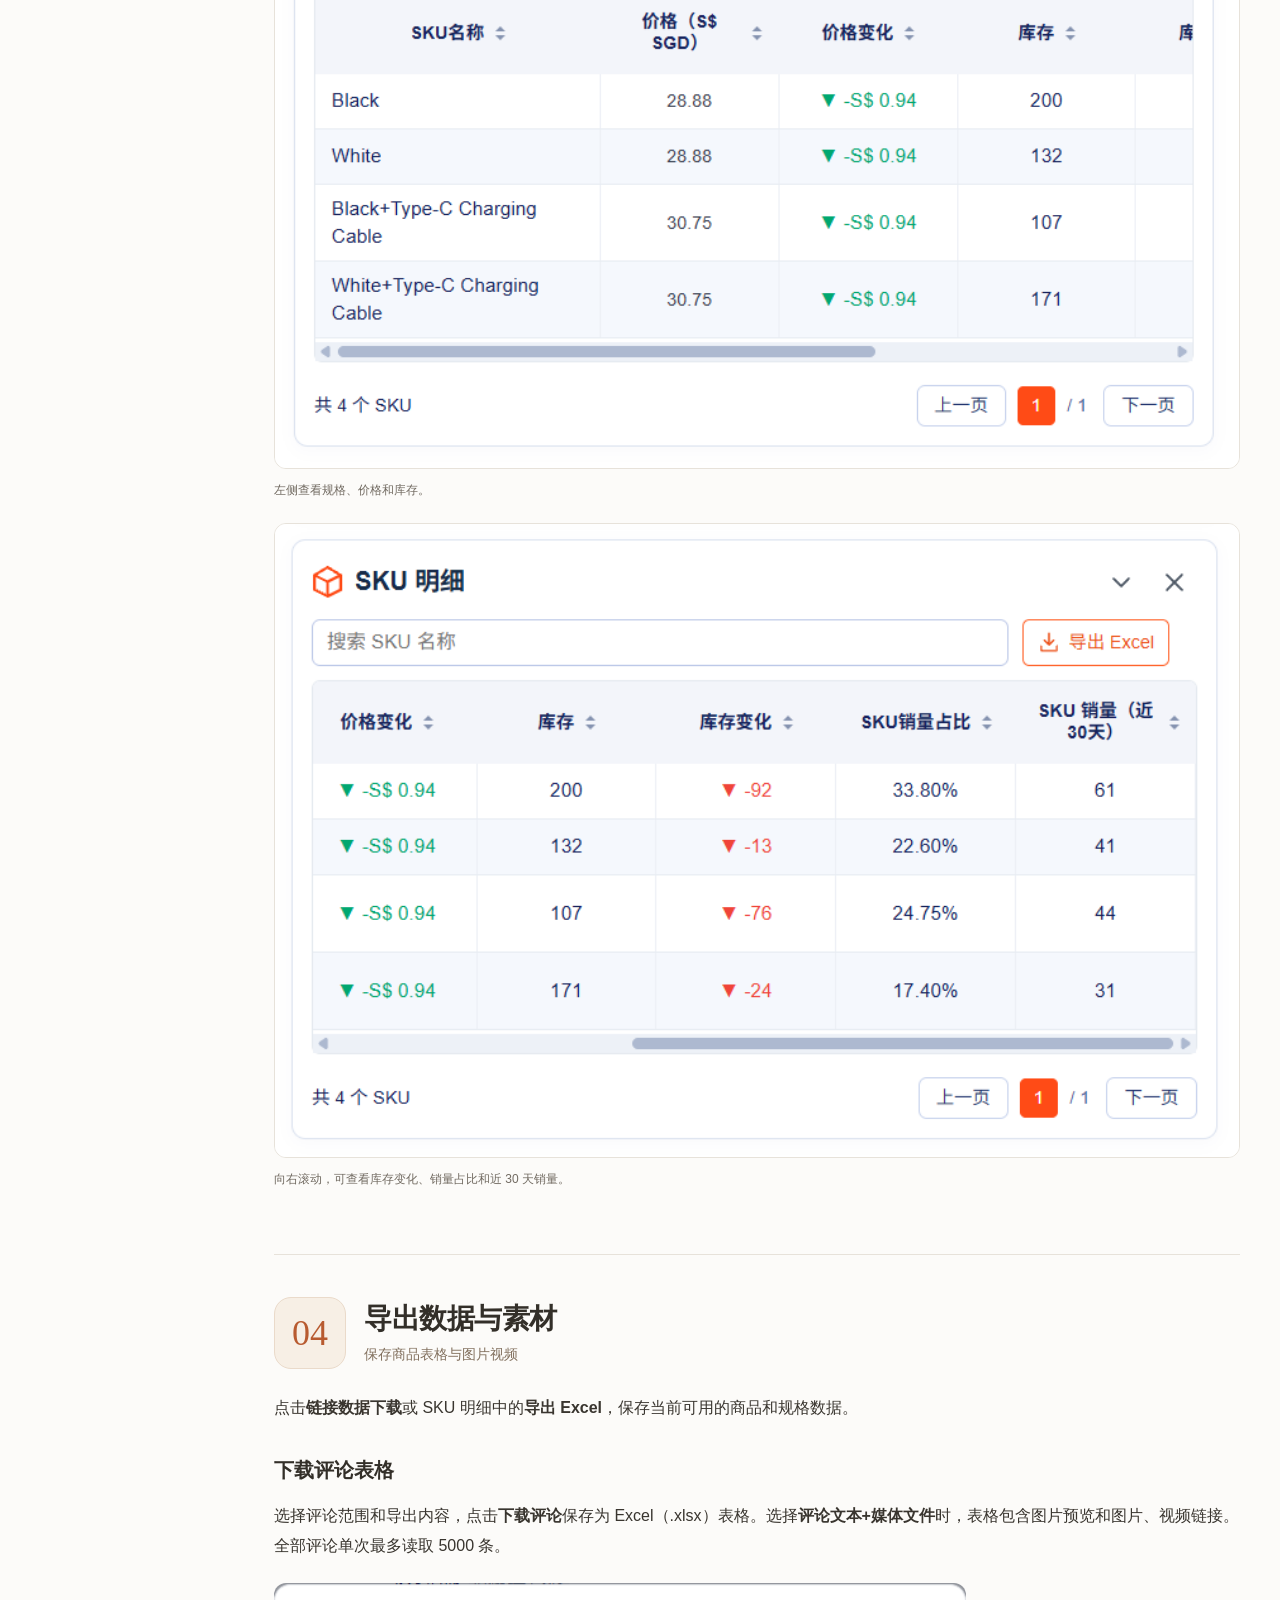
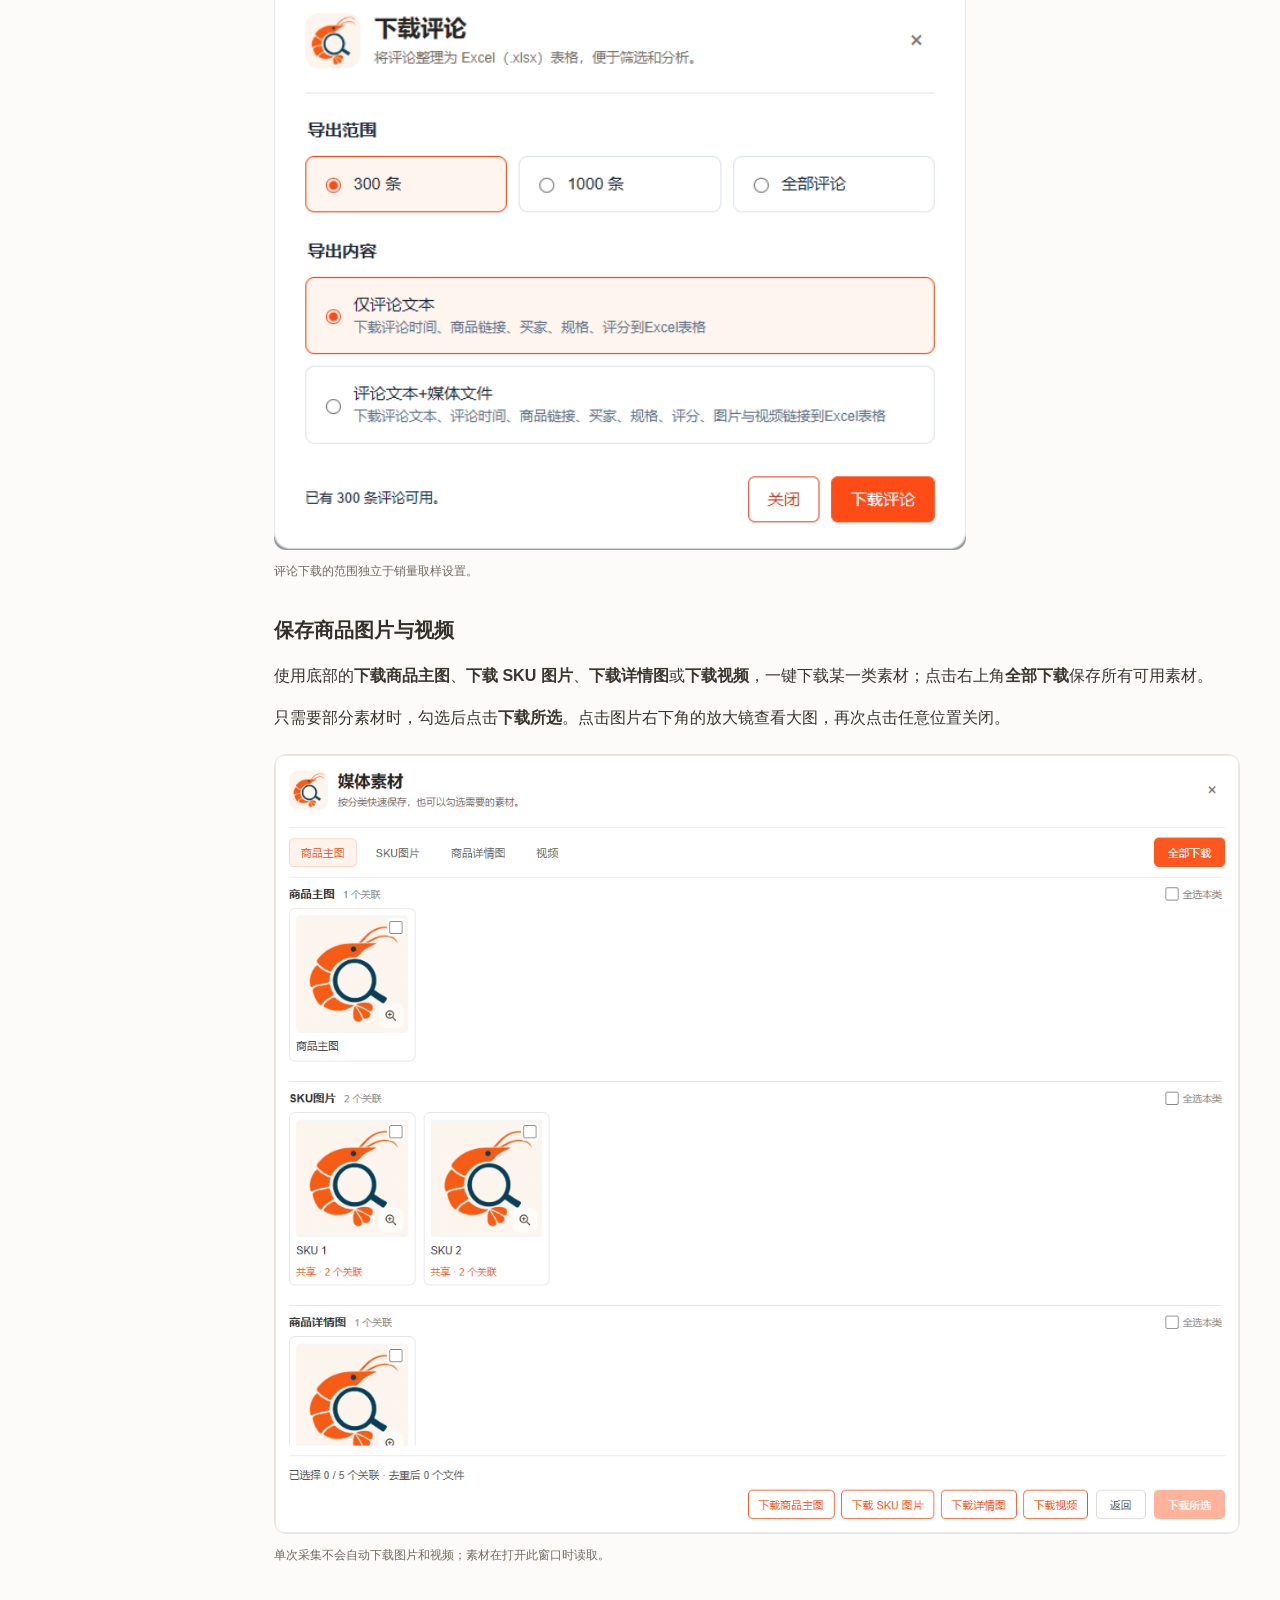
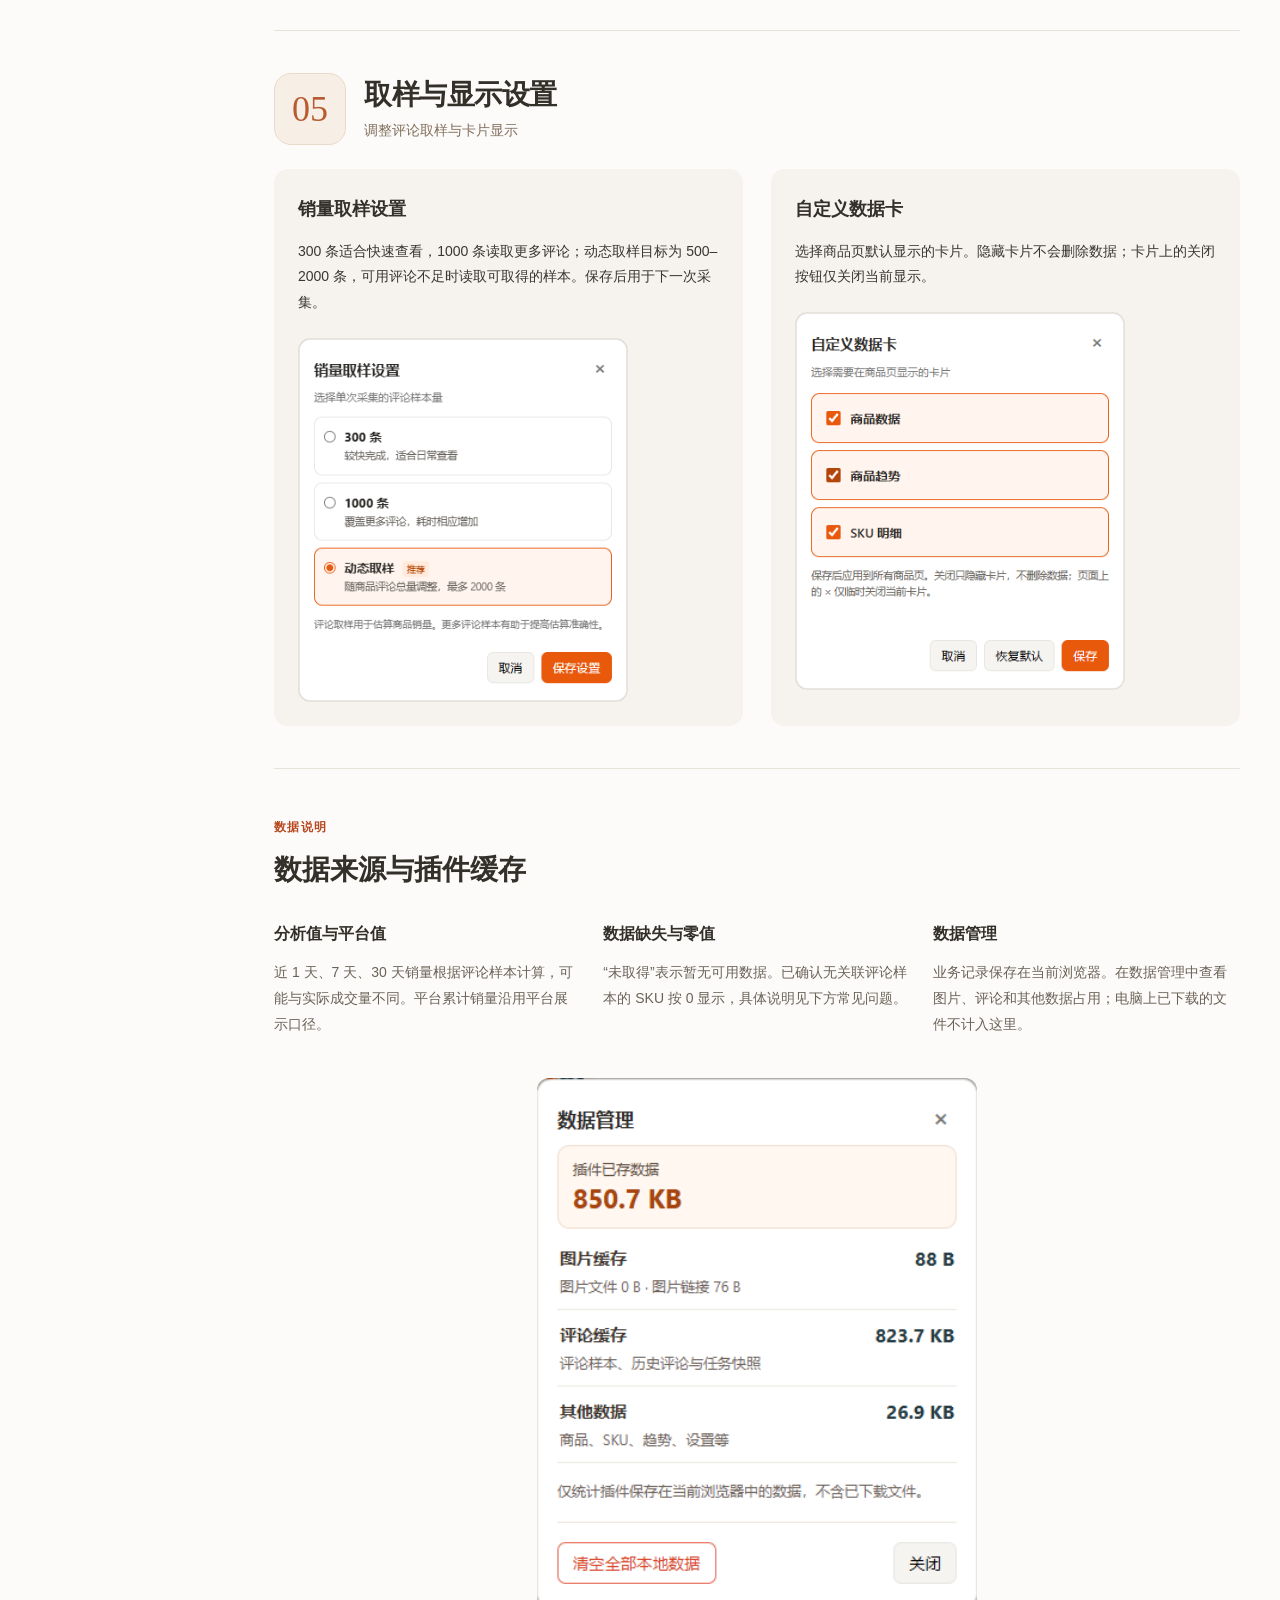
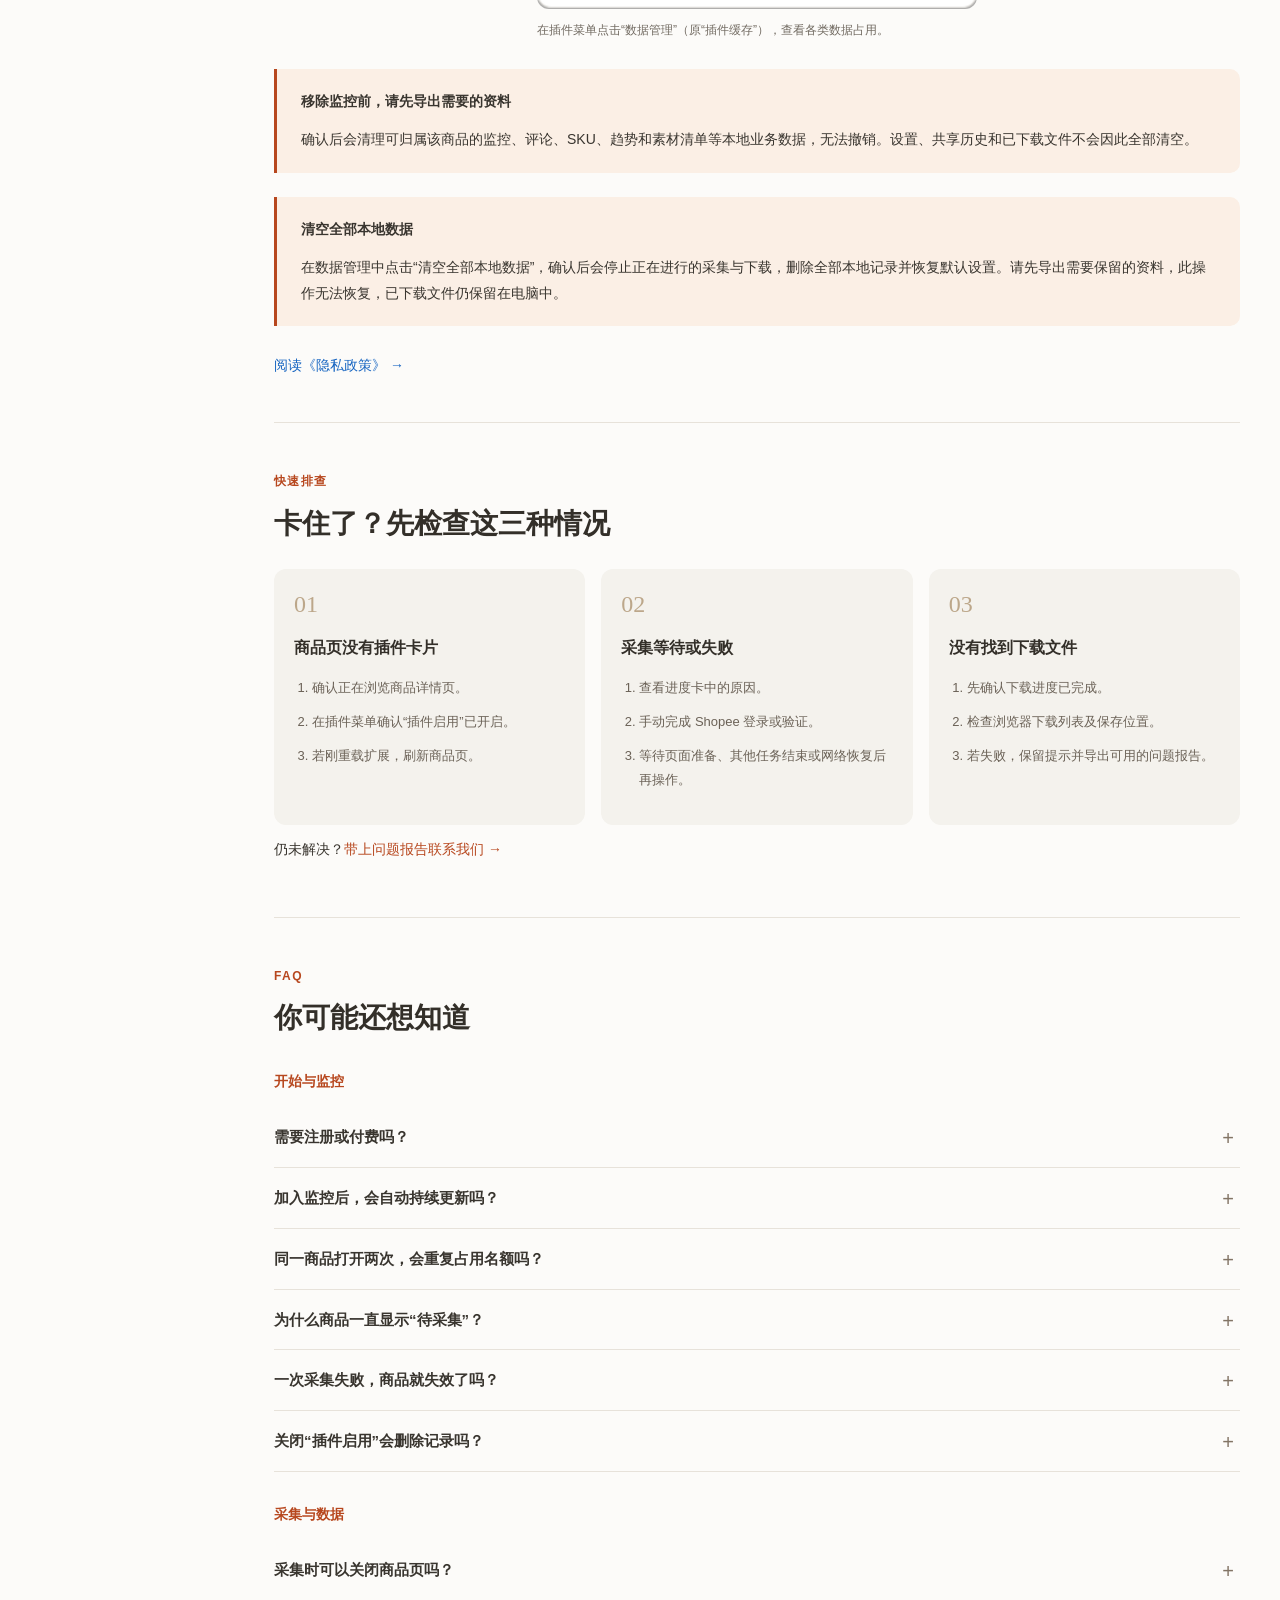
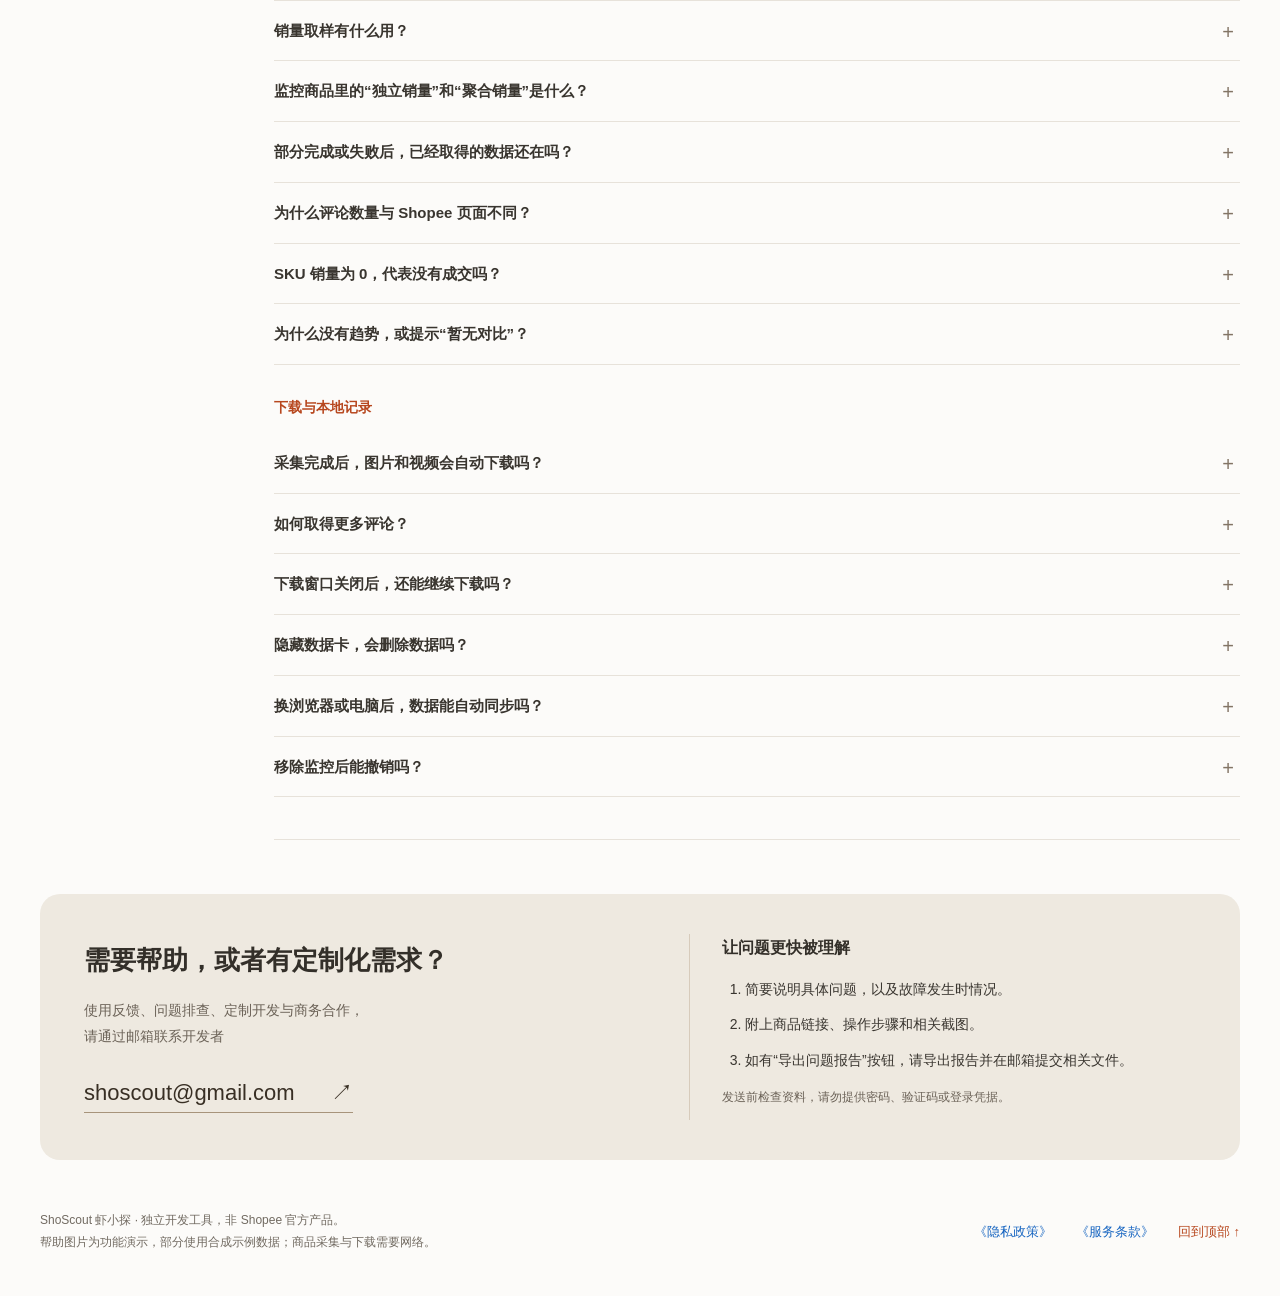
==== commit f1c59897: "Position ShoScout as a competitor monitoring assistant" ====
--- a/help.html
+++ b/help.html
@@ -2,7 +2,7 @@
 <html lang="zh-CN"><head><meta charset="utf-8"><meta name="viewport" content="width=device-width,initial-scale=1"><link rel="icon" href="assets/brand-logo.png"><title>帮助中心 · ShoScout 虾小探</title><link rel="stylesheet" href="assets/brand.css"><link rel="stylesheet" href="assets/help.css"></head><body id="top">
 <a class="skip" href="#tasks">跳到帮助内容</a>
 <header class="site-header wrap"><a class="brand" href="index.html" aria-label="ShoScout 虾小探首页"><img src="assets/brand-logo.png" alt=""><b class="ss-brand-wordmark">ShoScout</b><span>虾小探 · 帮助中心</span></a><nav aria-label="快捷导航"><a href="index.html">产品首页</a><a href="#questions">常见问题</a><a href="#contact">联系与合作 ↗</a></nav></header>
-<main class="wrap"><section class="hero"><div class="hero-copy"><span class="eyebrow">SHOSCOUT HELP CENTER</span><h1>从一条链接开始，<br>搭建您的竞品数据资产</h1><p>免费采集与导出 Shopee 数据，业务记录持续保存在浏览器本地，帮助您积累竞品数据资产。</p><div class="hero-actions"><a class="button" href="#start">开始第一次采集 <span>↗</span></a><a href="#troubleshoot">遇到问题？</a></div></div><div class="hero-art" aria-hidden="true"><div class="radar r1"></div><div class="radar r2"></div><div class="radar r3"></div><span class="orb"></span><div class="art-card"><div class="art-title"><img src="assets/brand-logo.png" alt=""><span>每一次记录<br><b>让变化更清楚</b></span></div><svg viewBox="0 0 300 130" fill="none"><path d="M0 100H300M0 60H300M0 20H300" stroke="#e7e1d9"/><path d="M4 110L55 86L103 92L150 45L200 59L245 24L296 10" stroke="#f0642f" stroke-width="4" stroke-linejoin="round"/><circle cx="150" cy="45" r="6" fill="#f0642f"/></svg><div class="art-labels"><span>价格</span><span>库存</span><span>销量</span></div></div></div></section>
+<main class="wrap"><section class="hero"><div class="hero-copy"><span class="eyebrow">SHOSCOUT HELP CENTER</span><h1>从一条链接开始，<br>搭建您的竞品数据资产</h1><p>免费的 Shopee 竞品监控助手，记录价格、销量、评分与库存变化，业务记录持续保存在浏览器本地，帮助您积累竞品数据资产。</p><div class="hero-actions"><a class="button" href="#start">开始第一次采集 <span>↗</span></a><a href="#troubleshoot">遇到问题？</a></div></div><div class="hero-art" aria-hidden="true"><div class="radar r1"></div><div class="radar r2"></div><div class="radar r3"></div><span class="orb"></span><div class="art-card"><div class="art-title"><img src="assets/brand-logo.png" alt=""><span>每一次记录<br><b>让变化更清楚</b></span></div><svg viewBox="0 0 300 130" fill="none"><path d="M0 100H300M0 60H300M0 20H300" stroke="#e7e1d9"/><path d="M4 110L55 86L103 92L150 45L200 59L245 24L296 10" stroke="#f0642f" stroke-width="4" stroke-linejoin="round"/><circle cx="150" cy="45" r="6" fill="#f0642f"/></svg><div class="art-labels"><span>价格</span><span>库存</span><span>销量</span></div></div></div></section>
 <section id="tasks" class="tasks" aria-labelledby="tasks-title"><div class="section-heading"><h2 id="tasks-title">你想完成什么？</h2><span>从这里找到路径</span></div><div class="task-grid"><a href="#start"><span class="task-visual" aria-hidden="true"><svg viewBox="0 0 150 96" fill="none" stroke="currentColor" stroke-width="1.6" stroke-linecap="round" stroke-linejoin="round"><rect x="22" y="14" width="92" height="66" rx="8" fill="white"/><path d="M22 31h92"/><circle cx="32" cy="23" r="1"/><circle cx="39" cy="23" r="1"/><rect x="33" y="42" width="25" height="26" rx="4" fill="#fff0e6" stroke="#e87543"/><path d="M67 46h33M67 55h26M67 64h18"/><circle cx="111" cy="75" r="17" fill="#ff4b16" stroke="none"/><path d="M111 68v14m-7-7h14" stroke="white"/></svg></span><div class="task-copy"><h3>采集第一个商品</h3><p>从商品页到第一份记录</p></div><span class="task-arrow" aria-hidden="true"><svg viewBox="0 0 24 24" fill="none" stroke="currentColor" stroke-width="1.6"><path d="M5 12h14m-6-6 6 6-6 6"/></svg></span></a><a href="#trends"><span class="task-visual" aria-hidden="true"><svg viewBox="0 0 150 96" fill="none" stroke="currentColor" stroke-width="1.6" stroke-linecap="round" stroke-linejoin="round"><rect x="22" y="14" width="92" height="66" rx="8" fill="white"/><path d="M34 31v37h68"/><path d="M36 57l19-12 18 5 26-23" stroke="#ff4b16" stroke-width="3"/><circle cx="55" cy="45" r="3" fill="#ff4b16" stroke="white"/><circle cx="73" cy="50" r="3" fill="#ff4b16" stroke="white"/><rect x="87" y="61" width="40" height="23" rx="6" fill="#fff0e6" stroke="#e87543"/><path d="M96 75l6-6 6 3 9-6" stroke="#e87543"/></svg></span><div class="task-copy"><h3>查看价格与销量变化</h3><p>比较趋势，了解每个 SKU</p></div><span class="task-arrow" aria-hidden="true"><svg viewBox="0 0 24 24" fill="none" stroke="currentColor" stroke-width="1.6"><path d="M5 12h14m-6-6 6 6-6 6"/></svg></span></a><a href="#download"><span class="task-visual" aria-hidden="true"><svg viewBox="0 0 150 96" fill="none" stroke="currentColor" stroke-width="1.6" stroke-linecap="round" stroke-linejoin="round"><rect x="42" y="10" width="61" height="68" rx="7" fill="#fff0e6" stroke="#e87543"/><rect x="23" y="24" width="61" height="60" rx="7" fill="white"/><path d="M34 39h39M34 49h39M34 59h22M46 39v33M60 39v20"/><circle cx="109" cy="69" r="19" fill="#ff4b16" stroke="none"/><path d="M109 59v19m-7-7 7 7 7-7" stroke="white"/></svg></span><div class="task-copy"><h3>导出数据和素材</h3><p>保存表格、评论和图片视频</p></div><span class="task-arrow" aria-hidden="true"><svg viewBox="0 0 24 24" fill="none" stroke="currentColor" stroke-width="1.6"><path d="M5 12h14m-6-6 6 6-6 6"/></svg></span></a><a href="#troubleshoot"><span class="task-visual" aria-hidden="true"><svg viewBox="0 0 150 96" fill="none" stroke="currentColor" stroke-width="1.6" stroke-linecap="round" stroke-linejoin="round"><path d="M35 21h60a9 9 0 0 1 9 9v36a9 9 0 0 1-9 9H62L43 86V75h-8a9 9 0 0 1-9-9V30a9 9 0 0 1 9-9Z" fill="white"/><circle cx="65" cy="48" r="18" fill="#fff0e6" stroke="#e87543"/><path d="M59 42a6 6 0 1 1 10 5c-3 2-4 3-4 6" stroke="#e87543"/><circle cx="65" cy="59" r="1" fill="#e87543" stroke="#e87543"/><circle cx="112" cy="24" r="12" fill="#ff4b16" stroke="none"/><path d="m107 24 3 3 6-6" stroke="white"/></svg></span><div class="task-copy"><h3>解决使用中的问题</h3><p>检查原因，找到下一步</p></div><span class="task-arrow" aria-hidden="true"><svg viewBox="0 0 24 24" fill="none" stroke="currentColor" stroke-width="1.6"><path d="M5 12h14m-6-6 6 6-6 6"/></svg></span></a></div></section>
 <div class="guide-layout"><aside><nav class="guide-nav" aria-label="帮助目录"><span>操作指南</span><a href="#start"><span class="nav-marker" aria-hidden="true">01</span><span>开始采集</span></a><a href="#monitor"><span class="nav-marker" aria-hidden="true">02</span><span>管理监控商品</span></a><a href="#trends"><span class="nav-marker" aria-hidden="true">03</span><span>查看趋势与 SKU</span></a><a href="#download"><span class="nav-marker" aria-hidden="true">04</span><span>导出数据与素材</span></a><a href="#settings"><span class="nav-marker" aria-hidden="true">05</span><span>取样与显示设置</span></a><span>了解与排障</span><a href="#data"><span class="nav-marker nav-roman" aria-hidden="true">I</span><span>数据与本地记录</span></a><a href="#troubleshoot"><span class="nav-marker nav-roman" aria-hidden="true">II</span><span>快速排查</span></a><a href="#questions"><span class="nav-marker nav-roman" aria-hidden="true">III</span><span>常见问题</span></a><a href="#contact"><span class="nav-marker nav-roman" aria-hidden="true">IV</span><span>反馈与合作</span></a></nav></aside><div class="guide-content"><section class="guide-section" id="start"><header class="chapter-heading"><span class="chapter-number" aria-hidden="true">01</span><div class="chapter-copy"><h2>完成第一次商品采集</h2><p class="chapter-description">从商品链接建立首份记录</p></div></header><p>从一条商品链接开始，保存数据，查看价格、销量和库存变化。</p><div class="start"><ol class="steps"><li>打开 Shopee 商品详情页，等待 ShoScout 商品卡出现。</li><li>点击卡片右上角<b>添加监控</b>，将商品保存到监控列表。</li><li>点击<b>单次采集</b>。完成后点击进度卡的<b>查看结果</b>。</li></ol><figure><img src="assets/screens/popup.png" alt="插件菜单：监控商品、取样、缓存和显示设置"><figcaption>点击浏览器工具栏中的插件图标打开菜单。</figcaption></figure></div><figure><img src="assets/screens/product-start.png" alt="未监控商品的数据卡，右上为添加监控，下方为单次采集入口" loading="lazy"><figcaption>点击右上角添加监控，再执行单次采集，添加监控会占用插件监控名额</figcaption></figure></section><section class="guide-section" id="monitor"><header class="chapter-heading"><span class="chapter-number" aria-hidden="true">02</span><div class="chapter-copy"><h2>管理监控商品</h2><p class="chapter-description">集中管理商品与采集记录</p></div></header><p>点击<b>监控商品</b>打开列表。搜索商品、店铺、品牌、备注或链接；右侧可筛选销量状态、监控状态和站点。</p><figure><img src="assets/screens/monitor.png" alt="监控商品列表展开后的商品数据与 SKU 明细，商品信息已脱敏" loading="lazy"><figcaption>点击商品行展开数据；点击列标题旁的三角形切换排序。</figcaption></figure><ul><li><b>待采集：</b>已加入监控，尚未完成首次采集。新加入的商品排在前面。</li><li><b>正在监控：</b>已有采集记录。需要更新时，再执行单次采集。</li><li><b>失效链接：</b>页面已确认商品不存在或已删除，历史数据保留。</li></ul><p>输入备注后点击<b>保存备注</b>。销量状态区分独立销量与聚合销量，具体含义见<a href="#sales-scope">常见问题</a>。</p></section><section class="guide-section" id="trends"><header class="chapter-heading"><span class="chapter-number" aria-hidden="true">03</span><div class="chapter-copy"><h2>读懂商品趋势与 SKU</h2><p class="chapter-description">对比价格、销量与库存变化</p></div></header><p>切换价格、销量、库存和 7 天 / 30 天。点击下方 SKU 名称查看对应曲线，再次点击返回总览；将鼠标移到数据点查看日期和数值。</p><figure><img src="assets/screens/trend.png" alt="已监控商品的价格曲线、历史变化与可切换的 SKU 列表" loading="lazy"><figcaption>SKU 明细可查看各规格的价格、库存、销量占比和近 30 天销量。</figcaption></figure><p>“未取得”表示暂无可用数据，不等于 0；“暂无对比”表示缺少可比较的历史记录。</p><h3>横向滚动，查看完整 SKU 明细</h3><figure><img src="assets/screens/sku-prices.png" alt="SKU 表格左侧：规格名称、价格、价格变化和库存" loading="lazy"><figcaption>左侧查看规格、价格和库存。</figcaption></figure><figure><img src="assets/screens/sku-sales.png" alt="SKU 表格右侧：库存变化、销量占比和近 30 天销量" loading="lazy"><figcaption>向右滚动，可查看库存变化、销量占比和近 30 天销量。</figcaption></figure></section><section class="guide-section" id="download"><header class="chapter-heading"><span class="chapter-number" aria-hidden="true">04</span><div class="chapter-copy"><h2>导出数据与素材</h2><p class="chapter-description">保存商品表格与图片视频</p></div></header><p>点击<b>链接数据下载</b>或 SKU 明细中的<b>导出 Excel</b>，保存当前可用的商品和规格数据。</p><div class="download-guide"><h3>下载评论表格</h3><p>选择评论范围和导出内容，点击<b>下载评论</b>保存为 Excel（.xlsx）表格。选择<b>评论文本+媒体文件</b>时，表格包含图片预览和图片、视频链接。全部评论单次最多读取 5000 条。</p><figure class="review-figure"><img src="assets/screens/review-download.png" alt="下载评论窗口：选择 300 条、1000 条或全部评论，以及仅评论文本或评论文本加媒体文件" loading="lazy" width="692" height="568"><figcaption>评论下载的范围独立于销量取样设置。</figcaption></figure></div><div class="download-guide"><h3>保存商品图片与视频</h3><p>使用底部的<b>下载商品主图</b>、<b>下载 SKU 图片</b>、<b>下载详情图</b>或<b>下载视频</b>，一键下载某一类素材；点击右上角<b>全部下载</b>保存所有可用素材。</p><p>只需要部分素材时，勾选后点击<b>下载所选</b>。点击图片右下角的放大镜查看大图，再次点击任意位置关闭。</p><figure><img src="assets/screens/media-download.png" alt="媒体素材窗口：分类浏览商品主图、SKU 图片、详情图和视频，支持分类快捷下载、全部下载及勾选下载" loading="lazy" width="1345" height="1213"><figcaption>单次采集不会自动下载图片和视频；素材在打开此窗口时读取。</figcaption></figure></div></section><section class="guide-section" id="settings"><header class="chapter-heading"><span class="chapter-number" aria-hidden="true">05</span><div class="chapter-copy"><h2>取样与显示设置</h2><p class="chapter-description">调整评论取样与卡片显示</p></div></header><div class="settings"><div><h3>销量取样设置</h3><p>300 条适合快速查看，1000 条读取更多评论；动态取样目标为 500–2000 条，可用评论不足时读取可取得的样本。保存后用于下一次采集。</p><figure><img src="assets/screens/sampling.png" alt="销量取样设置：300 条、1000 条、动态取样" loading="lazy"></figure></div><div><h3>自定义数据卡</h3><p>选择商品页默认显示的卡片。隐藏卡片不会删除数据；卡片上的关闭按钮仅关闭当前显示。</p><figure><img src="assets/screens/cards.png" alt="自定义数据卡：商品数据、商品趋势、SKU 明细" loading="lazy"></figure></div></div></section><section class="guide-section" id="data"><span class="eyebrow">数据说明</span><h2>数据来源与插件缓存</h2><div class="definition-grid"><article><h3>分析值与平台值</h3><p>近 1 天、7 天、30 天销量根据评论样本计算，可能与实际成交量不同。平台累计销量沿用平台展示口径。</p></article><article><h3>数据缺失与零值</h3><p>“未取得”表示暂无可用数据。已确认无关联评论样本的 SKU 按 0 显示，具体说明见下方常见问题。</p></article><article><h3>数据管理</h3><p>业务记录保存在当前浏览器。在数据管理中查看图片、评论和其他数据占用；电脑上已下载的文件不计入这里。</p></article></div><figure class="cache-figure"><img src="assets/screens/cache.png" alt="从插件菜单打开插件缓存，查看图片、评论和其他数据的本地占用" loading="lazy" width="440" height="640"><figcaption>在插件菜单点击“数据管理”（原“插件缓存”），查看各类数据占用。</figcaption></figure><div class="warning"><b>移除监控前，请先导出需要的资料</b><p>确认后会清理可归属该商品的监控、评论、SKU、趋势和素材清单等本地业务数据，无法撤销。设置、共享历史和已下载文件不会因此全部清空。</p></div><div class="warning"><b>清空全部本地数据</b><p>在数据管理中点击“清空全部本地数据”，确认后会停止正在进行的采集与下载，删除全部本地记录并恢复默认设置。请先导出需要保留的资料，此操作无法恢复，已下载文件仍保留在电脑中。</p></div><a class="privacy-link" href="privacy.html">阅读《隐私政策》 →</a></section>
 <section class="guide-section" id="troubleshoot"><span class="eyebrow">快速排查</span><h2>卡住了？先检查这三种情况</h2><div class="troubleshoot-grid"><article><span class="number">01</span><h3>商品页没有插件卡片</h3><ol><li>确认正在浏览商品详情页。</li><li>在插件菜单确认“插件启用”已开启。</li><li>若刚重载扩展，刷新商品页。</li></ol></article><article><span class="number">02</span><h3>采集等待或失败</h3><ol><li>查看进度卡中的原因。</li><li>手动完成 Shopee 登录或验证。</li><li>等待页面准备、其他任务结束或网络恢复后再操作。</li></ol></article><article><span class="number">03</span><h3>没有找到下载文件</h3><ol><li>先确认下载进度已完成。</li><li>检查浏览器下载列表及保存位置。</li><li>若失败，保留提示并导出可用的问题报告。</li></ol></article></div><p class="related">仍未解决？<a href="#contact">带上问题报告联系我们 →</a></p></section>
